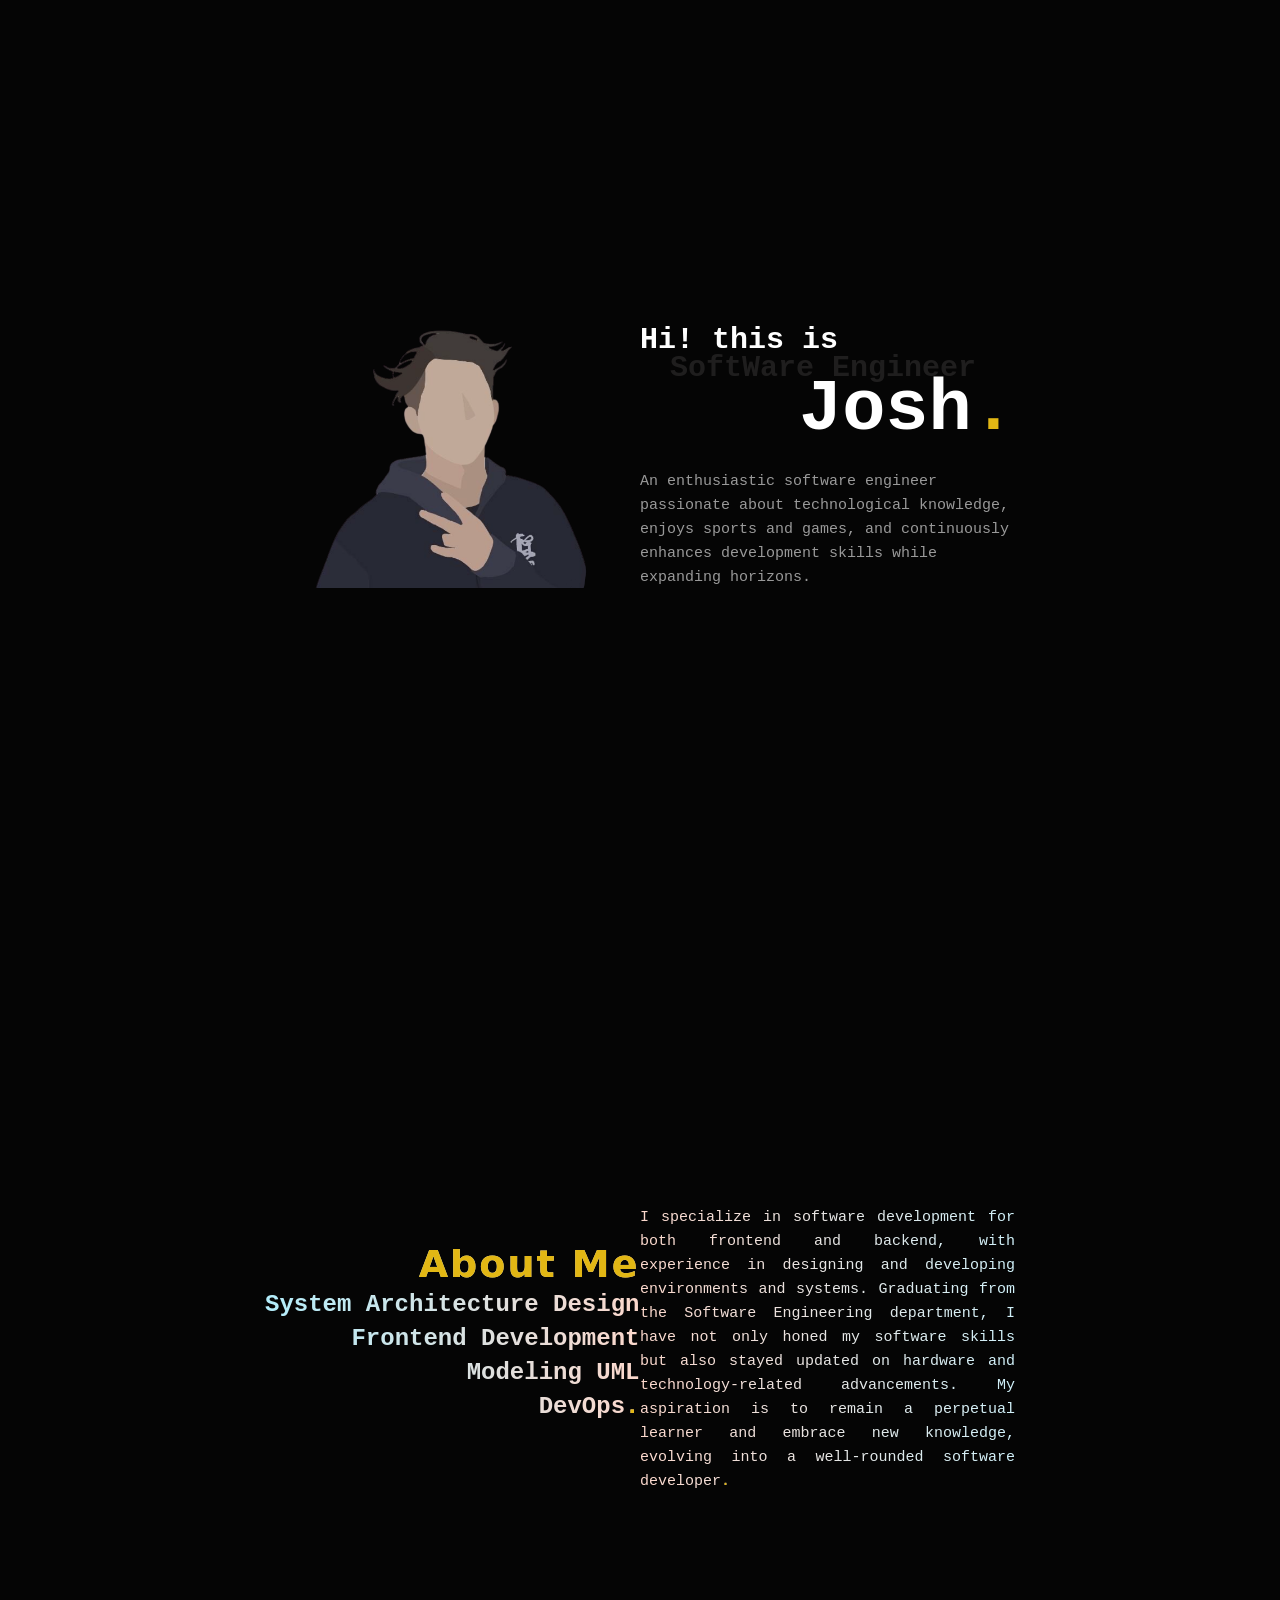
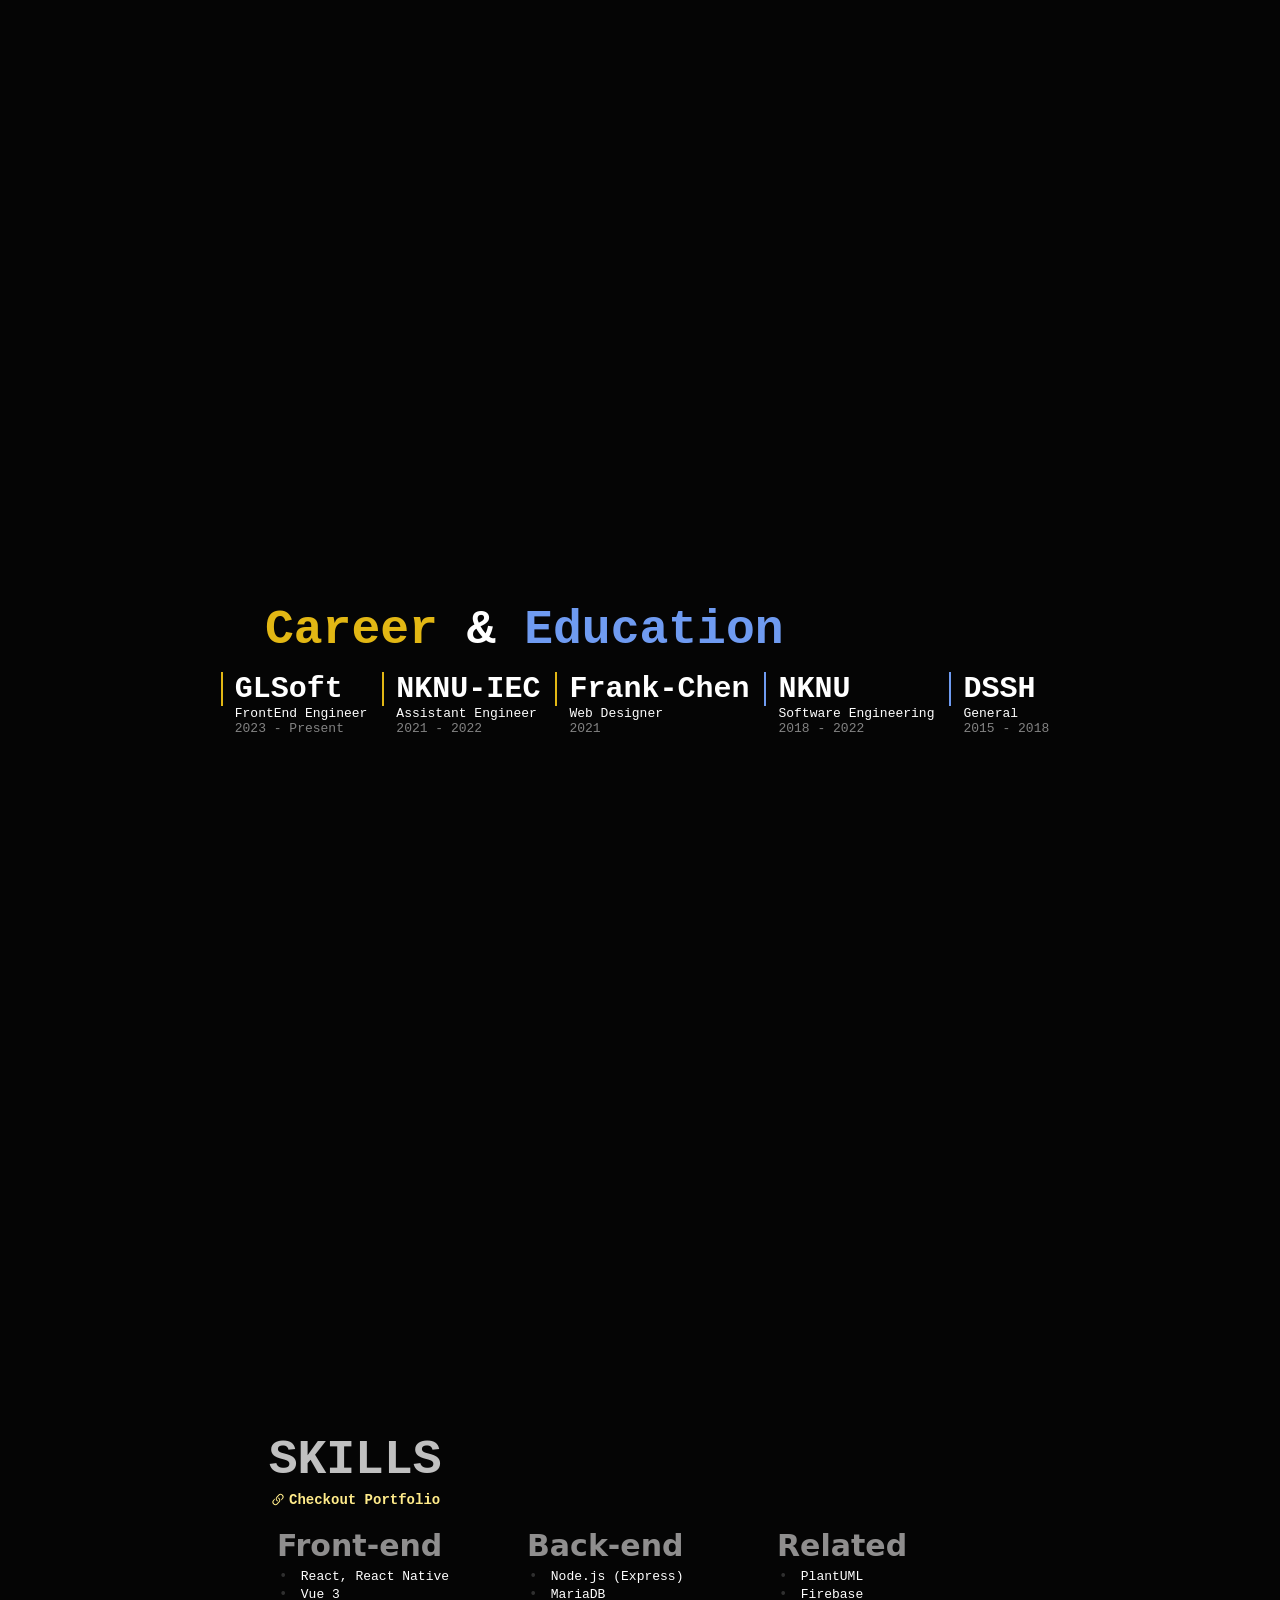
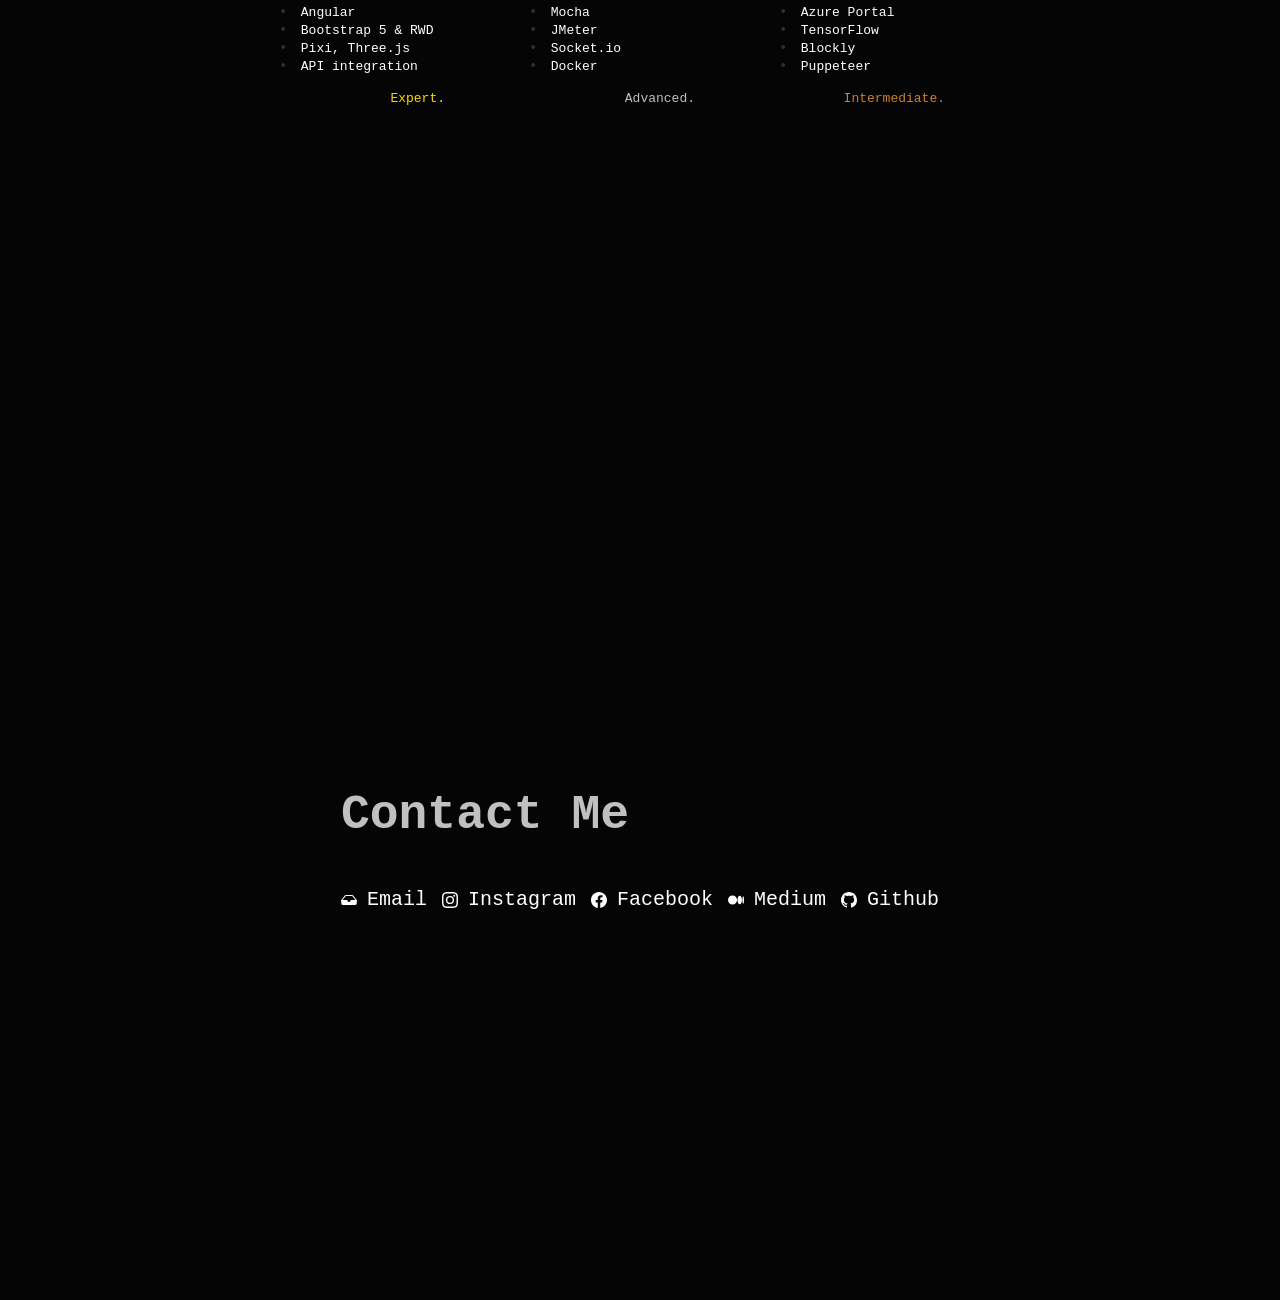
==== index.html @ cf17ae64 "feat: update flip propagation and -webkit-backface" ====
<!doctype html><html lang=""><head><meta charset="utf-8"><meta http-equiv="X-UA-Compatible" content="IE=edge"><meta name="viewport" content="width=device-width,initial-scale=1"><link rel="icon" href="/favicon.ico"><title>Josh</title><script defer="defer" src="/js/chunk-vendors.90f62bd5.js"></script><script defer="defer" src="/js/app.de79db92.js"></script><link href="/css/app.4399d394.css" rel="stylesheet"></head><body><noscript><strong>We're sorry but my-site doesn't work properly without JavaScript enabled. Please enable it to continue.</strong></noscript><div id="app"></div></body></html>
---- css/app.4399d394.css ----
.card[data-v-66d3c71d]{position:relative;height:100%;width:100%;background-color:#000;display:flex;perspective:1200px;font-family:Roboto}.card .flipCardContainer[data-v-66d3c71d]{position:absolute;top:7.5%;left:10%;height:85%;width:80%;transition:transform .8s;transform-style:preserve-3d}.card .flipCardContainer .back[data-v-66d3c71d],.card .flipCardContainer .front[data-v-66d3c71d]{display:flex;justify-content:center;align-items:center;height:100%;width:100%;backface-visibility:hidden;-webkit-backface-visibility:hidden!important;position:absolute;background-color:hsla(0,4%,5%,.667)}.card .flipCardContainer .front[data-v-66d3c71d]{display:flex;flex-direction:column}.card .flipCardContainer .front .picture[data-v-66d3c71d]{display:flex;justify-content:center;align-items:flex-end;width:50%;-o-object-fit:cover;object-fit:cover;opacity:.8;transition:all 1s}.card .flipCardContainer .front .picture .image[data-v-66d3c71d]{width:100%;border-radius:50%}.card .flipCardContainer .front .picture[data-v-66d3c71d]:hover{opacity:1;scale:1.05}.card .flipCardContainer .front .content[data-v-66d3c71d]{font-size:25px}.card .flipCardContainer .front .flipButton[data-v-66d3c71d]{color:#c8c8c8;font-size:16px;position:absolute;bottom:15px;right:15px;opacity:.8;transition:all .2s;cursor:pointer;display:flex;flex-direction:row;align-items:center;gap:5px}.card .flipCardContainer .front .flipButton[data-v-66d3c71d]:hover{opacity:1;scale:1.15}.card .flipCardContainer .back[data-v-66d3c71d]{font-size:40px;color:#c8c8c8;transform:rotateY(180deg)}.card .flipCardContainer .back .backContent[data-v-66d3c71d]{position:relative;display:flex;flex-direction:column;justify-content:flex-start;align-items:flex-start;gap:20px;width:100%;height:100%;padding:20px;box-sizing:border-box}.card .flipCardContainer .back .backContent .header[data-v-66d3c71d]{display:flex;gap:10px;flex-direction:row;justify-content:flex-end;align-items:flex-end;height:60px}.card .flipCardContainer .back .backContent .header .logo[data-v-66d3c71d]{height:100%;opacity:.7;-o-object-fit:cover;object-fit:cover}.card .flipCardContainer .back .backContent .header .name[data-v-66d3c71d]{color:#838383;font-family:Roboto;font-weight:700;font-size:30px;letter-spacing:1.5px}.card .flipCardContainer .back .backContent .jobTitle[data-v-66d3c71d]{height:30px;font-size:18px;font-weight:700;margin-left:3px;color:rgba(226,181,20,.784);display:flex;flex-direction:row;gap:8px;align-items:center}.card .flipCardContainer .back .backContent .subjects[data-v-66d3c71d]{width:100%;display:flex;flex-direction:row;justify-content:space-between;align-items:center;flex-wrap:wrap;flex:1 0 0;margin-bottom:60px}.card .flipCardContainer .back .backContent .subjects .contactMe[data-v-66d3c71d],.card .flipCardContainer .back .backContent .subjects .interest[data-v-66d3c71d],.card .flipCardContainer .back .backContent .subjects .project[data-v-66d3c71d],.card .flipCardContainer .back .backContent .subjects .skills[data-v-66d3c71d]{display:flex;flex-direction:column-reverse;align-items:center;justify-content:space-between;gap:15px;font-size:16px;flex:1 0 50%}.card .flipCardContainer .back .backContent .flipButton[data-v-66d3c71d]{color:#c8c8c8;font-size:16px;position:absolute;bottom:15px;right:15px;opacity:.8;transition:all .2s;cursor:pointer;display:flex;flex-direction:row;align-items:center;gap:5px}.card .flipCardContainer .back .backContent .flipButton[data-v-66d3c71d]:hover{opacity:.9;scale:1.15}.card .flipCardContainer .back .backContent .flipButton[data-v-66d3c71d]:active{opacity:1;scale:1.15}.card .flipped[data-v-66d3c71d]{transform:rotateY(180deg)}.modal[data-v-66d3c71d]{position:fixed;top:0;left:0;width:100svw;height:100svh}.modal .modalContent[data-v-66d3c71d]{height:100%;position:relative;padding:7.5svh 10svw;display:flex;flex-direction:column;justify-content:space-between;align-items:center;box-sizing:border-box;gap:30px}.modal .modalContent .closeButton[data-v-66d3c71d]{color:#ededed;position:absolute;top:10px;right:5px}.modal .modalContent .projectImage[data-v-66d3c71d]{background:#aaa;width:100%;height:calc(100svw - 120px);max-height:310px}.modal .modalContent .projectText[data-v-66d3c71d]{background:#a8a8a8;width:100%;flex:1 0 0}.fade-enter-active[data-v-66d3c71d]{animation:fadeIn-66d3c71d .5s}.fade-leave-active[data-v-66d3c71d]{animation:fadeOut-66d3c71d .5s}@keyframes fadeIn-66d3c71d{0%{opacity:0}to{opacity:1}}@keyframes fadeOut-66d3c71d{0%{opacity:1}to{opacity:0}}main[data-v-066c57fc]{display:flex;flex-direction:row;align-items:center;justify-content:center;max-width:750px;margin-left:auto;margin-right:auto;font-family:monospace}main .content[data-v-066c57fc]{text-align:left;flex:1;display:flex;flex-direction:column;align-items:flex-start;justify-content:flex-start;position:relative}main .content .shadow[data-v-066c57fc]{-webkit-user-select:none;-moz-user-select:none;user-select:none;position:absolute;color:rgba(41,40,40,.737);font-weight:900;font-size:30px;line-height:35px;margin:0;margin-top:41px;margin-left:30px;z-index:1;transition:color 1s}main .content .greeting[data-v-066c57fc]{font-size:30px;margin:0;margin-bottom:10px}main .content .greeting[data-v-066c57fc],main .content .name[data-v-066c57fc]{-webkit-user-select:none;-moz-user-select:none;user-select:none;font-weight:700;line-height:60px;z-index:2;transition:all 1.5s}main .content .name[data-v-066c57fc]{font-size:72px;align-self:flex-end;margin:0;margin-bottom:30px}main .content .name .dot[data-v-066c57fc]{color:#e2b714}main .content .intro[data-v-066c57fc]{color:#999;font-size:15px;line-height:24px;font-weight:300;text-align:left;margin:0;transition:all 1.5s}main .picture[data-v-066c57fc]{flex:1;opacity:.8;transition:all 1s}main .picture img[data-v-066c57fc]{-o-object-fit:cover;object-fit:cover;width:75%}main .picture[data-v-066c57fc]:hover{opacity:1;scale:1.05}.content:hover .greeting[data-v-066c57fc]{padding-left:50%;color:transparent}.content:hover .name[data-v-066c57fc]{padding-right:40%;color:#e2b714}.content:hover .intro[data-v-066c57fc]{scale:1.1}.content:hover .shadow[data-v-066c57fc]{color:#fff}@media(max-width:768px){main[data-v-066c57fc]{flex-direction:column;gap:15px}main .content[data-v-066c57fc]{align-items:flex-start;text-align:center;padding-left:40px;padding-right:40px;margin-bottom:3px}main .content .name[data-v-066c57fc]{margin-bottom:5px}main .content .intro[data-v-066c57fc]{font-size:22px;text-align:justify;line-height:26px}main .content:hover .greeting[data-v-066c57fc]{padding-left:30%;color:transparent}.picture[data-v-066c57fc]{display:flex;justify-content:center;align-items:flex-end;width:90%;-o-object-fit:cover;object-fit:cover}}article[data-v-7df64cba]{display:flex;flex-direction:row;align-items:center;justify-content:center;max-width:750px;margin-left:auto;margin-right:auto;font-family:monospace;.content[data-v-7df64cba]{text-align:left;flex:1;display:flex;flex-direction:column;align-items:flex-start;justify-content:flex-start;position:relative;.intro[data-v-7df64cba]{background:linear-gradient(90deg,#fcd8cc,#d0f1fa);-webkit-background-clip:text;background-clip:text;color:transparent;font-size:15px;line-height:24px;font-weight:300;text-align:justify;margin:0;transition:all .5s;.dot[data-v-7df64cba]{color:#e2b714}}.intro[data-v-7df64cba]:hover{scale:1.06;color:#fde8e0}}.bigText[data-v-7df64cba]{text-align:left;flex:1;display:flex;flex-direction:column;align-items:flex-start;justify-content:flex-start;position:relative;.skills[data-v-7df64cba]{text-align:right;-webkit-user-select:none;-moz-user-select:none;user-select:none;font-size:24px;line-height:34px;font-weight:700;margin:0;margin-bottom:30px;z-index:2;background:linear-gradient(270deg,#fcd8cc,#b2edfb);-webkit-background-clip:text;background-clip:text;color:transparent;.title[data-v-7df64cba]{font-size:38px;font-weight:700;letter-spacing:2px;color:#e2b714}.dot[data-v-7df64cba]{color:#e2b714}}}}@media (max-width:768px){article[data-v-7df64cba]{flex-direction:column;gap:5px;.content[data-v-7df64cba]{flex:2;align-items:flex-start;text-align:center;padding-left:40px;padding-right:40px;margin-bottom:3px;.intro[data-v-7df64cba]{font-size:19px;text-align:left;line-height:26px;background:linear-gradient(270deg,#fcd8cc,#d0f1fa);-webkit-background-clip:text;background-clip:text;color:transparent}}.bigText[data-v-7df64cba]{display:flex;justify-content:flex-end;align-items:flex-end}}}article[data-v-3e1d7790]{display:flex;flex-direction:column;align-items:center;justify-content:center;max-width:750px;margin-left:auto;margin-right:auto;font-family:monospace}h1[data-v-3e1d7790]{font-size:48px;color:#fff}.blue[data-v-3e1d7790]{color:#6f9bf1}.gold[data-v-3e1d7790]{color:#e2b714}.timeline[data-v-3e1d7790]{display:flex;flex-direction:row-reverse;justify-content:flex-start;align-items:flex-start;gap:5px}.timelineItem[data-v-3e1d7790]{flex:1;margin-right:10px;border-right:2px;text-align:left;cursor:pointer;transition:all .5s}.timelineItem[data-v-3e1d7790]:hover{scale:1.15}.educationTitle[data-v-3e1d7790]{border-left:2px solid #6f9bf1}.careerTitle[data-v-3e1d7790],.educationTitle[data-v-3e1d7790]{padding-left:12px;font-size:30px;font-weight:700;white-space:nowrap}.careerTitle[data-v-3e1d7790]{border-left:2px solid #e2b714}.at[data-v-3e1d7790],.period[data-v-3e1d7790]{padding-left:14px;white-space:nowrap}.period[data-v-3e1d7790]{color:#838383}@media (max-width:768px){article[data-v-3e1d7790]{flex-direction:column;gap:25px}.timeline[data-v-3e1d7790]{flex-direction:column-reverse;gap:16px}}article{display:flex;flex-direction:column;align-items:flex-start;justify-content:center;max-width:768px;margin-left:auto;margin-right:auto;font-family:monospace}h1{align-self:flex-start;font-size:48px;color:silver;margin-bottom:15px;cursor:pointer;transition:all .8s}h1:hover{color:#6f9bf1}.link{font-size:14px;cursor:pointer;display:flex;gap:3px;color:#ffeb8a;transition:all .8s;padding:5px}.link:hover{background-color:#ffd500;color:#000;padding-right:50px;padding-left:50px}.gold{color:gold}.silver{color:silver}.bronze{color:#cd7f32}.skillCategory{display:flex;flex-direction:row;justify-content:flex-start;align-items:flex-start}.category{flex:1;position:relative;margin-right:10px;border-right:2px;text-align:left;padding-bottom:30px;min-width:240px;cursor:pointer;transition:all .8s}.category:hover{scale:1.2}.title{padding-left:12px;font-size:30px;font-weight:700;font-family:system-ui,-apple-system,BlinkMacSystemFont,Segoe UI,Roboto,Oxygen,Ubuntu,Cantarell,Open Sans,Helvetica Neue,sans-serif;color:#8f8e8e;margin-bottom:5px}.skill,.title{white-space:nowrap}.skill{padding-left:14px;margin-bottom:2px}.skill:before{content:"• ";color:#2f2f2f;font-size:14px;margin-right:5px}.degree{white-space:nowrap;color:#838383;position:absolute;bottom:0;right:60px}@media (max-width:768px){article{flex-direction:column;gap:5px}h1{margin:0}.skillCategory{flex-direction:column;gap:6px}.degree{right:0}}article[data-v-af5b12ca]{display:flex;flex-direction:column}.contactInfo[data-v-af5b12ca]{display:flex;flex-direction:row;gap:15px}.item[data-v-af5b12ca]{flex:1;display:flex;flex-direction:column;gap:10px;font-size:20px;align-items:flex-start;-webkit-user-select:none;-moz-user-select:none;user-select:none;cursor:pointer;transition:all 1s}.item[data-v-af5b12ca]:hover{color:#6f9bf1;scale:1.4;padding-left:35px;padding-right:35px}.top[data-v-af5b12ca]{display:flex;flex-direction:row;align-items:center;justify-content:center;gap:10px}.info[data-v-af5b12ca]{text-align:left;opacity:0;font-size:10px}.item:hover .info[data-v-af5b12ca]{display:block;font-size:10px;color:#666;opacity:1}.contactMe[data-v-af5b12ca]{align-self:flex-start;font-size:48px;color:silver;margin-top:0;margin-bottom:15px;cursor:pointer;border-bottom:2px solid #6f9af100;-webkit-user-select:none;-moz-user-select:none;user-select:none;transition:all 1s;padding-bottom:5%}.contactMe[data-v-af5b12ca]:hover{color:gold;border-bottom:2px solid gold;padding-left:30%;padding-right:23%;cursor:none}.my-pic[data-v-af5b12ca]{margin-bottom:5px;opacity:.6;transition:all 1s;cursor:pointer}.my-pic img[data-v-af5b12ca]{max-height:200px;width:auto}.my-pic[data-v-af5b12ca]:hover{opacity:1}@media (max-width:768px){.contactInfo[data-v-af5b12ca]{display:flex;flex-direction:column;justify-content:flex-start;align-self:flex-start}.contactMe[data-v-af5b12ca]{margin-top:5px}.contactMe[data-v-af5b12ca]:hover{color:gold;scale:1.05;padding:0;border:0}}body{margin:0}@font-face{font-family:Roboto;src:url(/fonts/Roboto-Regular.d0bc87a8.ttf)}#app{font-family:monospace;-webkit-font-smoothing:antialiased;-moz-osx-font-smoothing:grayscale;text-align:center;display:flex;flex-direction:column;background-color:#050505;color:#fff;-webkit-user-select:none;-moz-user-select:none;user-select:none}#app>*{height:100svh}::-webkit-scrollbar{width:8px}::-webkit-scrollbar-track{background:#3f3f3f}::-webkit-scrollbar-thumb{background:#e2b714}::-webkit-scrollbar-thumb:hover{background:#f9e18b}::-webkit-scrollbar-thumb:active{background:#ffc800}
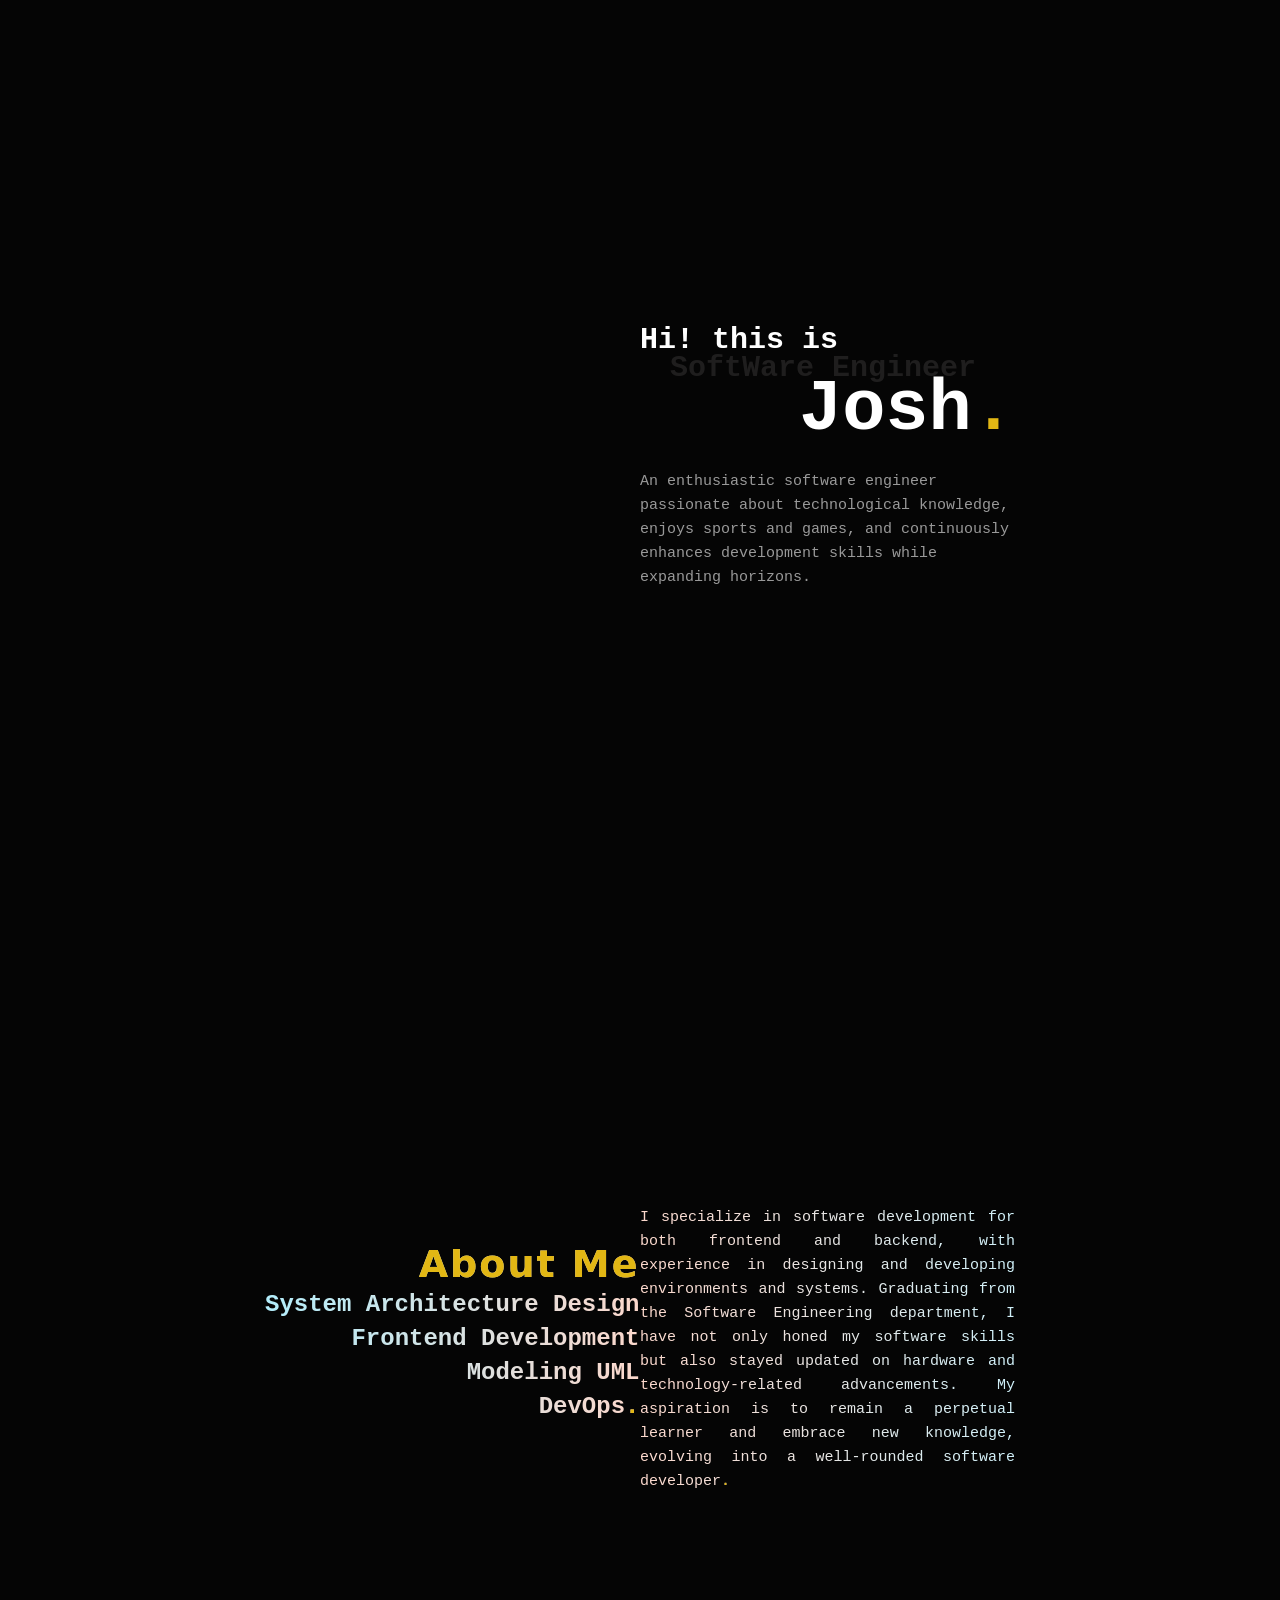
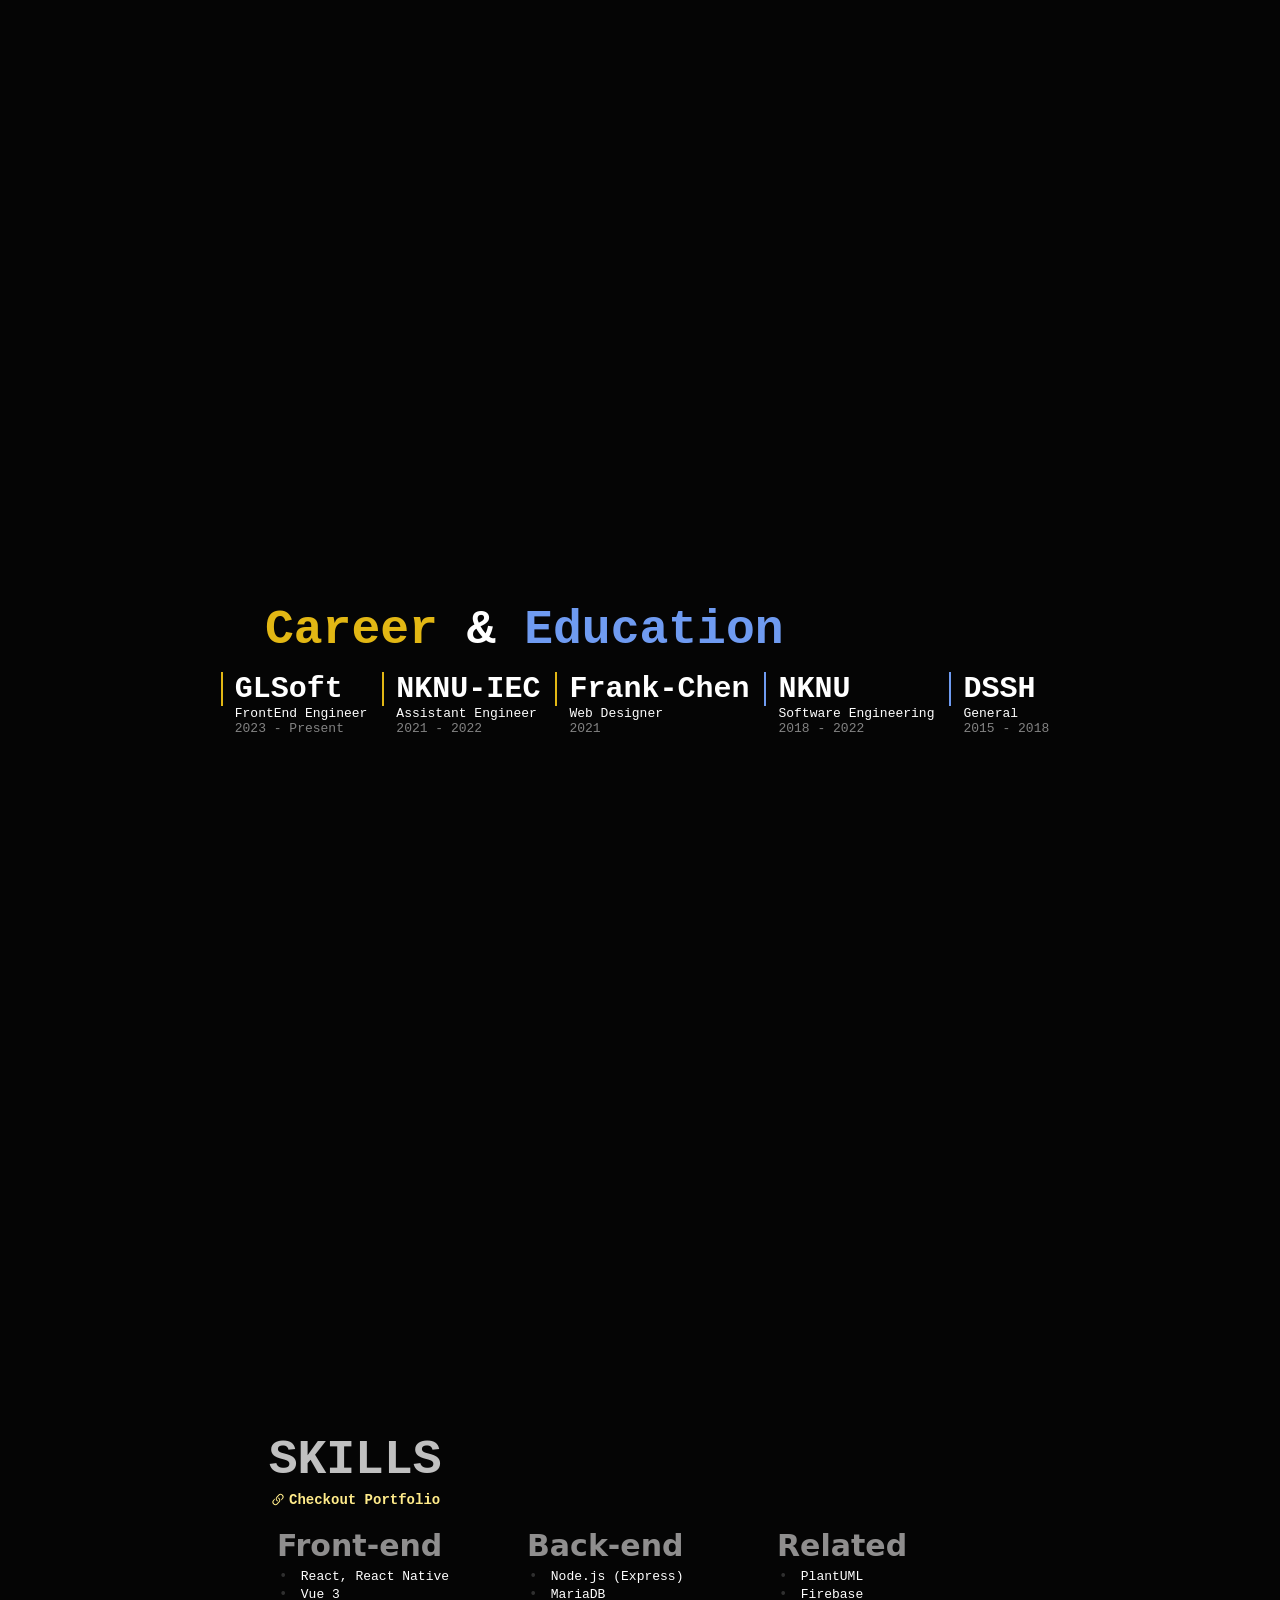
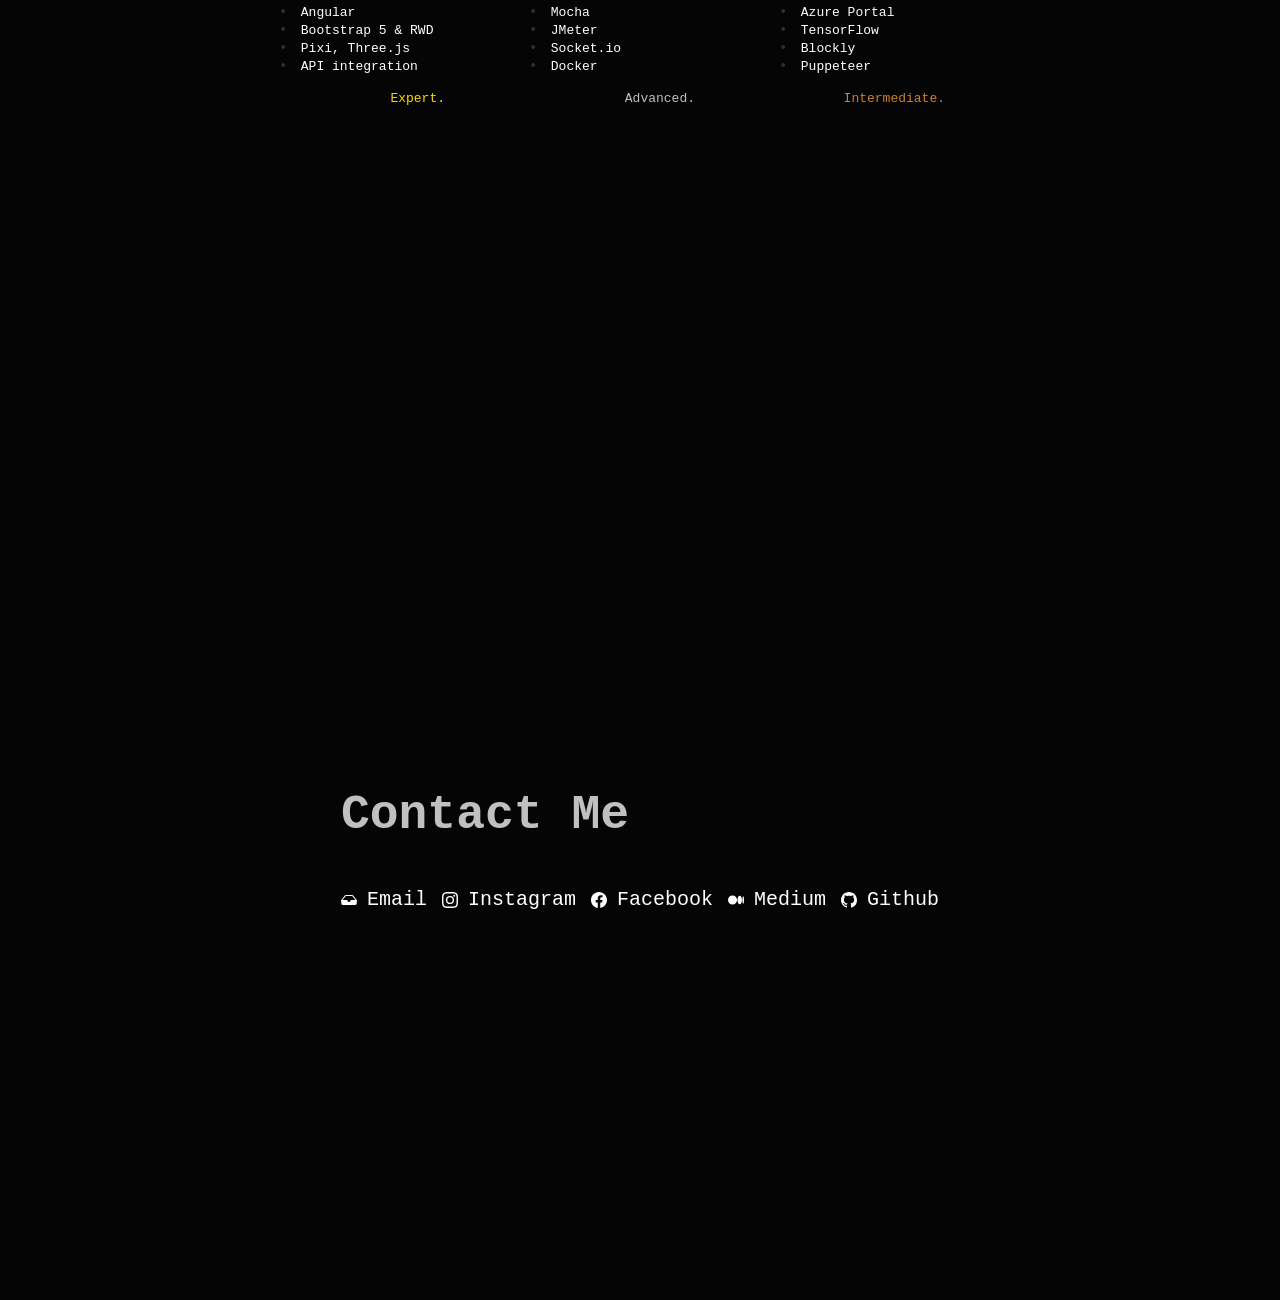
==== commit 3a3145fd: "feat: button just to Tap" ====
--- a/index.html
+++ b/index.html
@@ -1 +1 @@
-<!doctype html><html lang=""><head><meta charset="utf-8"><meta http-equiv="X-UA-Compatible" content="IE=edge"><meta name="viewport" content="width=device-width,initial-scale=1"><link rel="icon" href="/favicon.ico"><title>Josh</title><script defer="defer" src="/js/chunk-vendors.90f62bd5.js"></script><script defer="defer" src="/js/app.de79db92.js"></script><link href="/css/app.4399d394.css" rel="stylesheet"></head><body><noscript><strong>We're sorry but my-site doesn't work properly without JavaScript enabled. Please enable it to continue.</strong></noscript><div id="app"></div></body></html>+<!doctype html><html lang=""><head><meta charset="utf-8"><meta http-equiv="X-UA-Compatible" content="IE=edge"><meta name="viewport" content="width=device-width,initial-scale=1"><link rel="icon" href="/favicon.ico"><title>Josh</title><script defer="defer" src="/js/chunk-vendors.90f62bd5.js"></script><script defer="defer" src="/js/app.ba31167a.js"></script><link href="/css/app.a2d7390a.css" rel="stylesheet"></head><body><noscript><strong>We're sorry but my-site doesn't work properly without JavaScript enabled. Please enable it to continue.</strong></noscript><div id="app"></div></body></html>
--- a/css/app.a2d7390a.css
+++ b/css/app.a2d7390a.css
@@ -0,0 +1 @@
+.card[data-v-30e29eef]{position:relative;height:100%;width:100%;background-color:#000;display:flex;perspective:1200px;font-family:Roboto}.card .flipCardContainer[data-v-30e29eef]{position:absolute;top:7.5%;left:10%;height:85%;width:80%;transition:transform .8s;transform-style:preserve-3d}.card .flipCardContainer .back[data-v-30e29eef],.card .flipCardContainer .front[data-v-30e29eef]{display:flex;justify-content:center;align-items:center;height:100%;width:100%;backface-visibility:hidden;-webkit-backface-visibility:hidden;-moz-backface-visibility:hidden;position:absolute;background-color:hsla(0,4%,5%,.667)}.card .flipCardContainer .front[data-v-30e29eef]{display:flex;flex-direction:column}.card .flipCardContainer .front .picture[data-v-30e29eef]{display:flex;justify-content:center;align-items:flex-end;width:50%;-o-object-fit:cover;object-fit:cover;opacity:.8;transition:all 1s}.card .flipCardContainer .front .picture .image[data-v-30e29eef]{width:100%;border-radius:50%}.card .flipCardContainer .front .picture[data-v-30e29eef]:hover{opacity:1;scale:1.05}.card .flipCardContainer .front .content[data-v-30e29eef]{font-size:25px}.card .flipCardContainer .front .flipButton[data-v-30e29eef]{color:#c8c8c8;font-size:16px;position:absolute;bottom:15px;right:15px;opacity:.8;transition:all .2s;cursor:pointer;display:flex;flex-direction:row;align-items:center;gap:5px}.card .flipCardContainer .front .flipButton[data-v-30e29eef]:hover{opacity:1;scale:1.15}.card .flipCardContainer .back[data-v-30e29eef]{font-size:40px;color:#c8c8c8;transform:rotateY(180deg)}.card .flipCardContainer .back .backContent[data-v-30e29eef]{position:relative;display:flex;flex-direction:column;justify-content:flex-start;align-items:flex-start;gap:20px;width:100%;height:100%;padding:20px;box-sizing:border-box}.card .flipCardContainer .back .backContent .header[data-v-30e29eef]{display:flex;gap:10px;flex-direction:row;justify-content:flex-end;align-items:flex-end;height:60px}.card .flipCardContainer .back .backContent .header .logo[data-v-30e29eef]{height:100%;opacity:.7;-o-object-fit:cover;object-fit:cover}.card .flipCardContainer .back .backContent .header .name[data-v-30e29eef]{color:#838383;font-family:Roboto;font-weight:700;font-size:30px;letter-spacing:1.5px}.card .flipCardContainer .back .backContent .jobTitle[data-v-30e29eef]{height:30px;font-size:18px;font-weight:700;margin-left:3px;color:rgba(226,181,20,.784);display:flex;flex-direction:row;gap:8px;align-items:center}.card .flipCardContainer .back .backContent .subjects[data-v-30e29eef]{width:100%;display:flex;flex-direction:row;justify-content:space-between;align-items:center;flex-wrap:wrap;flex:1 0 0;margin-bottom:60px}.card .flipCardContainer .back .backContent .subjects .contactMe[data-v-30e29eef],.card .flipCardContainer .back .backContent .subjects .interest[data-v-30e29eef],.card .flipCardContainer .back .backContent .subjects .project[data-v-30e29eef],.card .flipCardContainer .back .backContent .subjects .skills[data-v-30e29eef]{display:flex;flex-direction:column-reverse;align-items:center;justify-content:space-between;gap:15px;font-size:16px;flex:1 0 50%}.card .flipCardContainer .back .backContent .flipButton[data-v-30e29eef]{color:#c8c8c8;font-size:16px;position:absolute;bottom:15px;right:15px;opacity:.8;transition:all .2s;cursor:pointer;display:flex;flex-direction:row;align-items:center;gap:5px}.card .flipCardContainer .back .backContent .flipButton[data-v-30e29eef]:hover{opacity:.9;scale:1.15}.card .flipCardContainer .back .backContent .flipButton[data-v-30e29eef]:active{opacity:1;scale:1.15}.card .flipped[data-v-30e29eef]{transform:rotateY(180deg)}.modal[data-v-30e29eef]{position:fixed;top:0;left:0;width:100svw;height:100svh}.modal .modalContent[data-v-30e29eef]{height:100%;position:relative;padding:7.5svh 10svw;display:flex;flex-direction:column;justify-content:space-between;align-items:center;box-sizing:border-box;gap:30px}.modal .modalContent .closeButton[data-v-30e29eef]{color:#ededed;position:absolute;top:10px;right:5px}.modal .modalContent .projectImage[data-v-30e29eef]{background:#aaa;width:100%;height:calc(100svw - 120px);max-height:310px}.modal .modalContent .projectText[data-v-30e29eef]{background:#a8a8a8;width:100%;flex:1 0 0}.fade-enter-active[data-v-30e29eef]{animation:fadeIn-30e29eef .5s}.fade-leave-active[data-v-30e29eef]{animation:fadeOut-30e29eef .5s}@keyframes fadeIn-30e29eef{0%{opacity:0}to{opacity:1}}@keyframes fadeOut-30e29eef{0%{opacity:1}to{opacity:0}}main[data-v-066c57fc]{display:flex;flex-direction:row;align-items:center;justify-content:center;max-width:750px;margin-left:auto;margin-right:auto;font-family:monospace}main .content[data-v-066c57fc]{text-align:left;flex:1;display:flex;flex-direction:column;align-items:flex-start;justify-content:flex-start;position:relative}main .content .shadow[data-v-066c57fc]{-webkit-user-select:none;-moz-user-select:none;user-select:none;position:absolute;color:rgba(41,40,40,.737);font-weight:900;font-size:30px;line-height:35px;margin:0;margin-top:41px;margin-left:30px;z-index:1;transition:color 1s}main .content .greeting[data-v-066c57fc]{font-size:30px;margin:0;margin-bottom:10px}main .content .greeting[data-v-066c57fc],main .content .name[data-v-066c57fc]{-webkit-user-select:none;-moz-user-select:none;user-select:none;font-weight:700;line-height:60px;z-index:2;transition:all 1.5s}main .content .name[data-v-066c57fc]{font-size:72px;align-self:flex-end;margin:0;margin-bottom:30px}main .content .name .dot[data-v-066c57fc]{color:#e2b714}main .content .intro[data-v-066c57fc]{color:#999;font-size:15px;line-height:24px;font-weight:300;text-align:left;margin:0;transition:all 1.5s}main .picture[data-v-066c57fc]{flex:1;opacity:.8;transition:all 1s}main .picture img[data-v-066c57fc]{-o-object-fit:cover;object-fit:cover;width:75%}main .picture[data-v-066c57fc]:hover{opacity:1;scale:1.05}.content:hover .greeting[data-v-066c57fc]{padding-left:50%;color:transparent}.content:hover .name[data-v-066c57fc]{padding-right:40%;color:#e2b714}.content:hover .intro[data-v-066c57fc]{scale:1.1}.content:hover .shadow[data-v-066c57fc]{color:#fff}@media(max-width:768px){main[data-v-066c57fc]{flex-direction:column;gap:15px}main .content[data-v-066c57fc]{align-items:flex-start;text-align:center;padding-left:40px;padding-right:40px;margin-bottom:3px}main .content .name[data-v-066c57fc]{margin-bottom:5px}main .content .intro[data-v-066c57fc]{font-size:22px;text-align:justify;line-height:26px}main .content:hover .greeting[data-v-066c57fc]{padding-left:30%;color:transparent}.picture[data-v-066c57fc]{display:flex;justify-content:center;align-items:flex-end;width:90%;-o-object-fit:cover;object-fit:cover}}article[data-v-7df64cba]{display:flex;flex-direction:row;align-items:center;justify-content:center;max-width:750px;margin-left:auto;margin-right:auto;font-family:monospace;.content[data-v-7df64cba]{text-align:left;flex:1;display:flex;flex-direction:column;align-items:flex-start;justify-content:flex-start;position:relative;.intro[data-v-7df64cba]{background:linear-gradient(90deg,#fcd8cc,#d0f1fa);-webkit-background-clip:text;background-clip:text;color:transparent;font-size:15px;line-height:24px;font-weight:300;text-align:justify;margin:0;transition:all .5s;.dot[data-v-7df64cba]{color:#e2b714}}.intro[data-v-7df64cba]:hover{scale:1.06;color:#fde8e0}}.bigText[data-v-7df64cba]{text-align:left;flex:1;display:flex;flex-direction:column;align-items:flex-start;justify-content:flex-start;position:relative;.skills[data-v-7df64cba]{text-align:right;-webkit-user-select:none;-moz-user-select:none;user-select:none;font-size:24px;line-height:34px;font-weight:700;margin:0;margin-bottom:30px;z-index:2;background:linear-gradient(270deg,#fcd8cc,#b2edfb);-webkit-background-clip:text;background-clip:text;color:transparent;.title[data-v-7df64cba]{font-size:38px;font-weight:700;letter-spacing:2px;color:#e2b714}.dot[data-v-7df64cba]{color:#e2b714}}}}@media (max-width:768px){article[data-v-7df64cba]{flex-direction:column;gap:5px;.content[data-v-7df64cba]{flex:2;align-items:flex-start;text-align:center;padding-left:40px;padding-right:40px;margin-bottom:3px;.intro[data-v-7df64cba]{font-size:19px;text-align:left;line-height:26px;background:linear-gradient(270deg,#fcd8cc,#d0f1fa);-webkit-background-clip:text;background-clip:text;color:transparent}}.bigText[data-v-7df64cba]{display:flex;justify-content:flex-end;align-items:flex-end}}}article[data-v-3e1d7790]{display:flex;flex-direction:column;align-items:center;justify-content:center;max-width:750px;margin-left:auto;margin-right:auto;font-family:monospace}h1[data-v-3e1d7790]{font-size:48px;color:#fff}.blue[data-v-3e1d7790]{color:#6f9bf1}.gold[data-v-3e1d7790]{color:#e2b714}.timeline[data-v-3e1d7790]{display:flex;flex-direction:row-reverse;justify-content:flex-start;align-items:flex-start;gap:5px}.timelineItem[data-v-3e1d7790]{flex:1;margin-right:10px;border-right:2px;text-align:left;cursor:pointer;transition:all .5s}.timelineItem[data-v-3e1d7790]:hover{scale:1.15}.educationTitle[data-v-3e1d7790]{border-left:2px solid #6f9bf1}.careerTitle[data-v-3e1d7790],.educationTitle[data-v-3e1d7790]{padding-left:12px;font-size:30px;font-weight:700;white-space:nowrap}.careerTitle[data-v-3e1d7790]{border-left:2px solid #e2b714}.at[data-v-3e1d7790],.period[data-v-3e1d7790]{padding-left:14px;white-space:nowrap}.period[data-v-3e1d7790]{color:#838383}@media (max-width:768px){article[data-v-3e1d7790]{flex-direction:column;gap:25px}.timeline[data-v-3e1d7790]{flex-direction:column-reverse;gap:16px}}article{display:flex;flex-direction:column;align-items:flex-start;justify-content:center;max-width:768px;margin-left:auto;margin-right:auto;font-family:monospace}h1{align-self:flex-start;font-size:48px;color:silver;margin-bottom:15px;cursor:pointer;transition:all .8s}h1:hover{color:#6f9bf1}.link{font-size:14px;cursor:pointer;display:flex;gap:3px;color:#ffeb8a;transition:all .8s;padding:5px}.link:hover{background-color:#ffd500;color:#000;padding-right:50px;padding-left:50px}.gold{color:gold}.silver{color:silver}.bronze{color:#cd7f32}.skillCategory{display:flex;flex-direction:row;justify-content:flex-start;align-items:flex-start}.category{flex:1;position:relative;margin-right:10px;border-right:2px;text-align:left;padding-bottom:30px;min-width:240px;cursor:pointer;transition:all .8s}.category:hover{scale:1.2}.title{padding-left:12px;font-size:30px;font-weight:700;font-family:system-ui,-apple-system,BlinkMacSystemFont,Segoe UI,Roboto,Oxygen,Ubuntu,Cantarell,Open Sans,Helvetica Neue,sans-serif;color:#8f8e8e;margin-bottom:5px}.skill,.title{white-space:nowrap}.skill{padding-left:14px;margin-bottom:2px}.skill:before{content:"• ";color:#2f2f2f;font-size:14px;margin-right:5px}.degree{white-space:nowrap;color:#838383;position:absolute;bottom:0;right:60px}@media (max-width:768px){article{flex-direction:column;gap:5px}h1{margin:0}.skillCategory{flex-direction:column;gap:6px}.degree{right:0}}article[data-v-af5b12ca]{display:flex;flex-direction:column}.contactInfo[data-v-af5b12ca]{display:flex;flex-direction:row;gap:15px}.item[data-v-af5b12ca]{flex:1;display:flex;flex-direction:column;gap:10px;font-size:20px;align-items:flex-start;-webkit-user-select:none;-moz-user-select:none;user-select:none;cursor:pointer;transition:all 1s}.item[data-v-af5b12ca]:hover{color:#6f9bf1;scale:1.4;padding-left:35px;padding-right:35px}.top[data-v-af5b12ca]{display:flex;flex-direction:row;align-items:center;justify-content:center;gap:10px}.info[data-v-af5b12ca]{text-align:left;opacity:0;font-size:10px}.item:hover .info[data-v-af5b12ca]{display:block;font-size:10px;color:#666;opacity:1}.contactMe[data-v-af5b12ca]{align-self:flex-start;font-size:48px;color:silver;margin-top:0;margin-bottom:15px;cursor:pointer;border-bottom:2px solid #6f9af100;-webkit-user-select:none;-moz-user-select:none;user-select:none;transition:all 1s;padding-bottom:5%}.contactMe[data-v-af5b12ca]:hover{color:gold;border-bottom:2px solid gold;padding-left:30%;padding-right:23%;cursor:none}.my-pic[data-v-af5b12ca]{margin-bottom:5px;opacity:.6;transition:all 1s;cursor:pointer}.my-pic img[data-v-af5b12ca]{max-height:200px;width:auto}.my-pic[data-v-af5b12ca]:hover{opacity:1}@media (max-width:768px){.contactInfo[data-v-af5b12ca]{display:flex;flex-direction:column;justify-content:flex-start;align-self:flex-start}.contactMe[data-v-af5b12ca]{margin-top:5px}.contactMe[data-v-af5b12ca]:hover{color:gold;scale:1.05;padding:0;border:0}}body{margin:0}@font-face{font-family:Roboto;src:url(/fonts/Roboto-Regular.d0bc87a8.ttf)}#app{font-family:monospace;-webkit-font-smoothing:antialiased;-moz-osx-font-smoothing:grayscale;text-align:center;display:flex;flex-direction:column;background-color:#050505;color:#fff;-webkit-user-select:none;-moz-user-select:none;user-select:none}#app>*{height:100svh}::-webkit-scrollbar{width:8px}::-webkit-scrollbar-track{background:#3f3f3f}::-webkit-scrollbar-thumb{background:#e2b714}::-webkit-scrollbar-thumb:hover{background:#f9e18b}::-webkit-scrollbar-thumb:active{background:#ffc800}
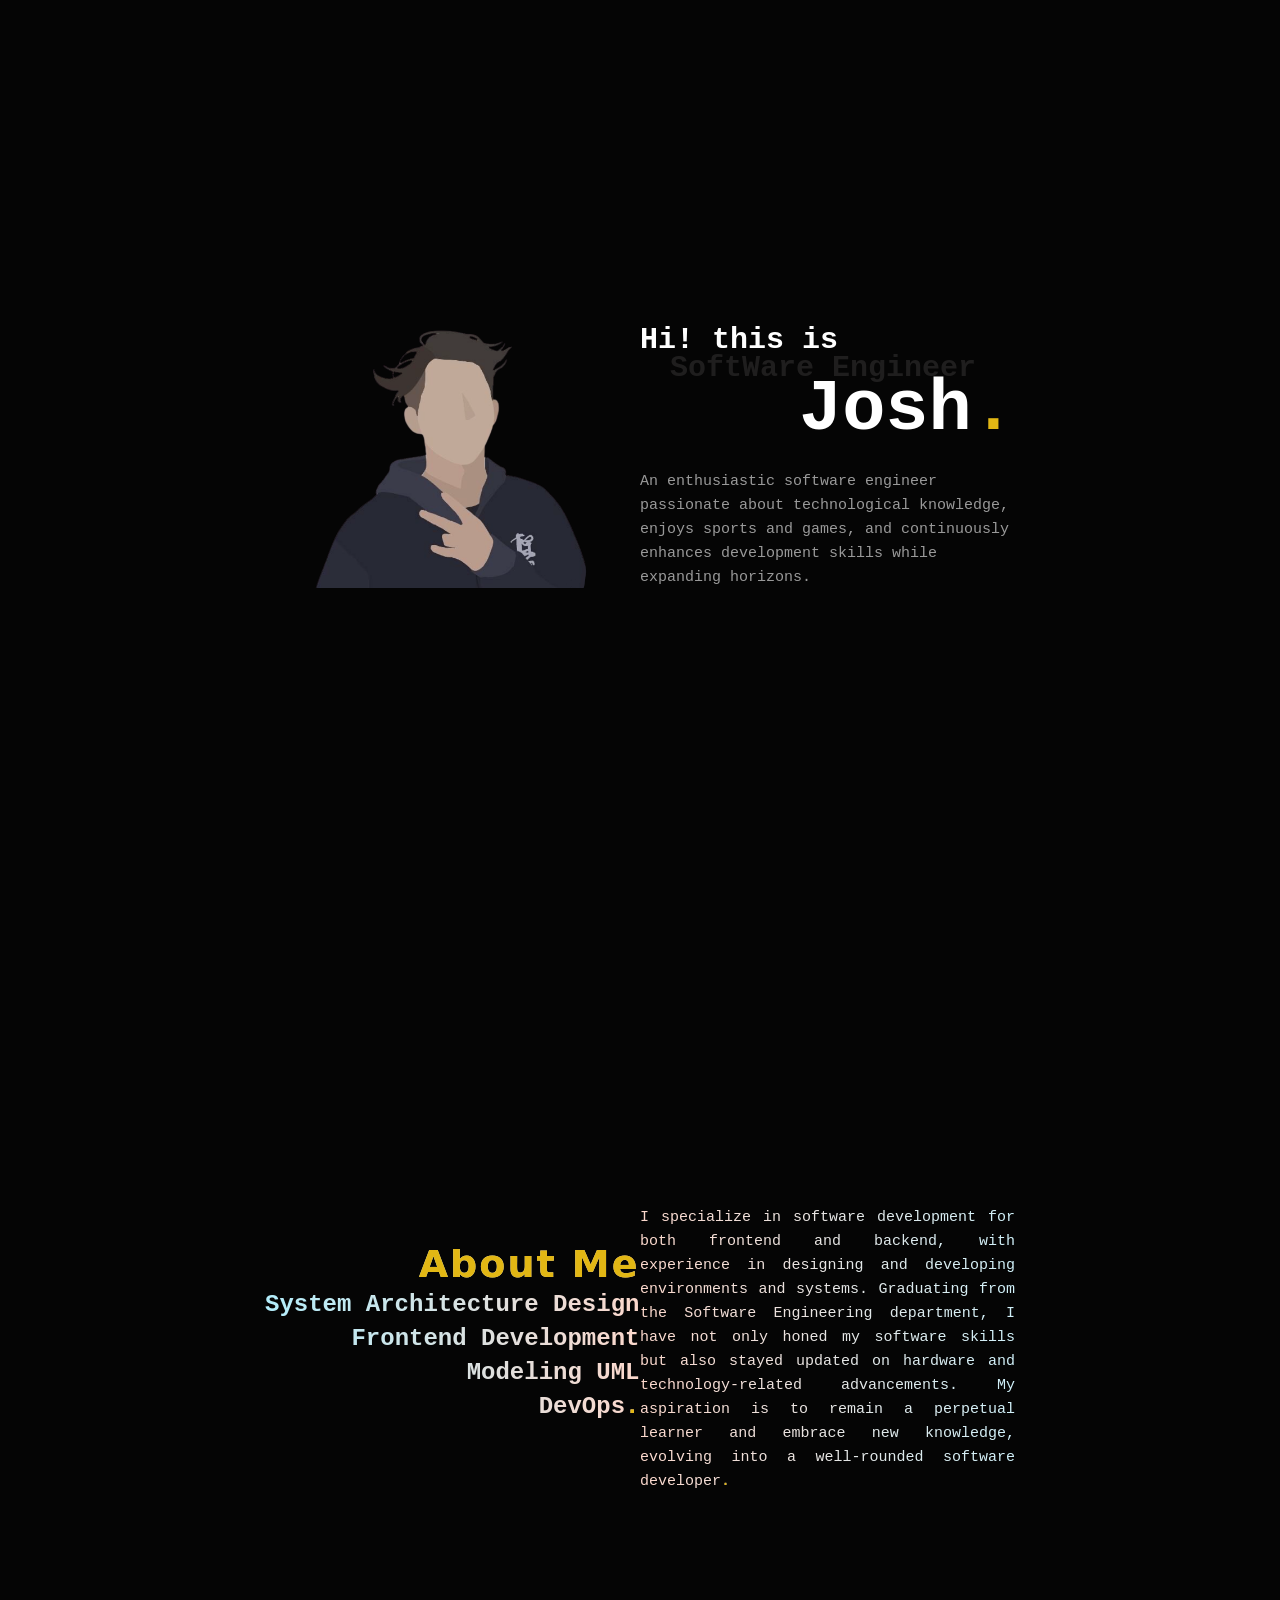
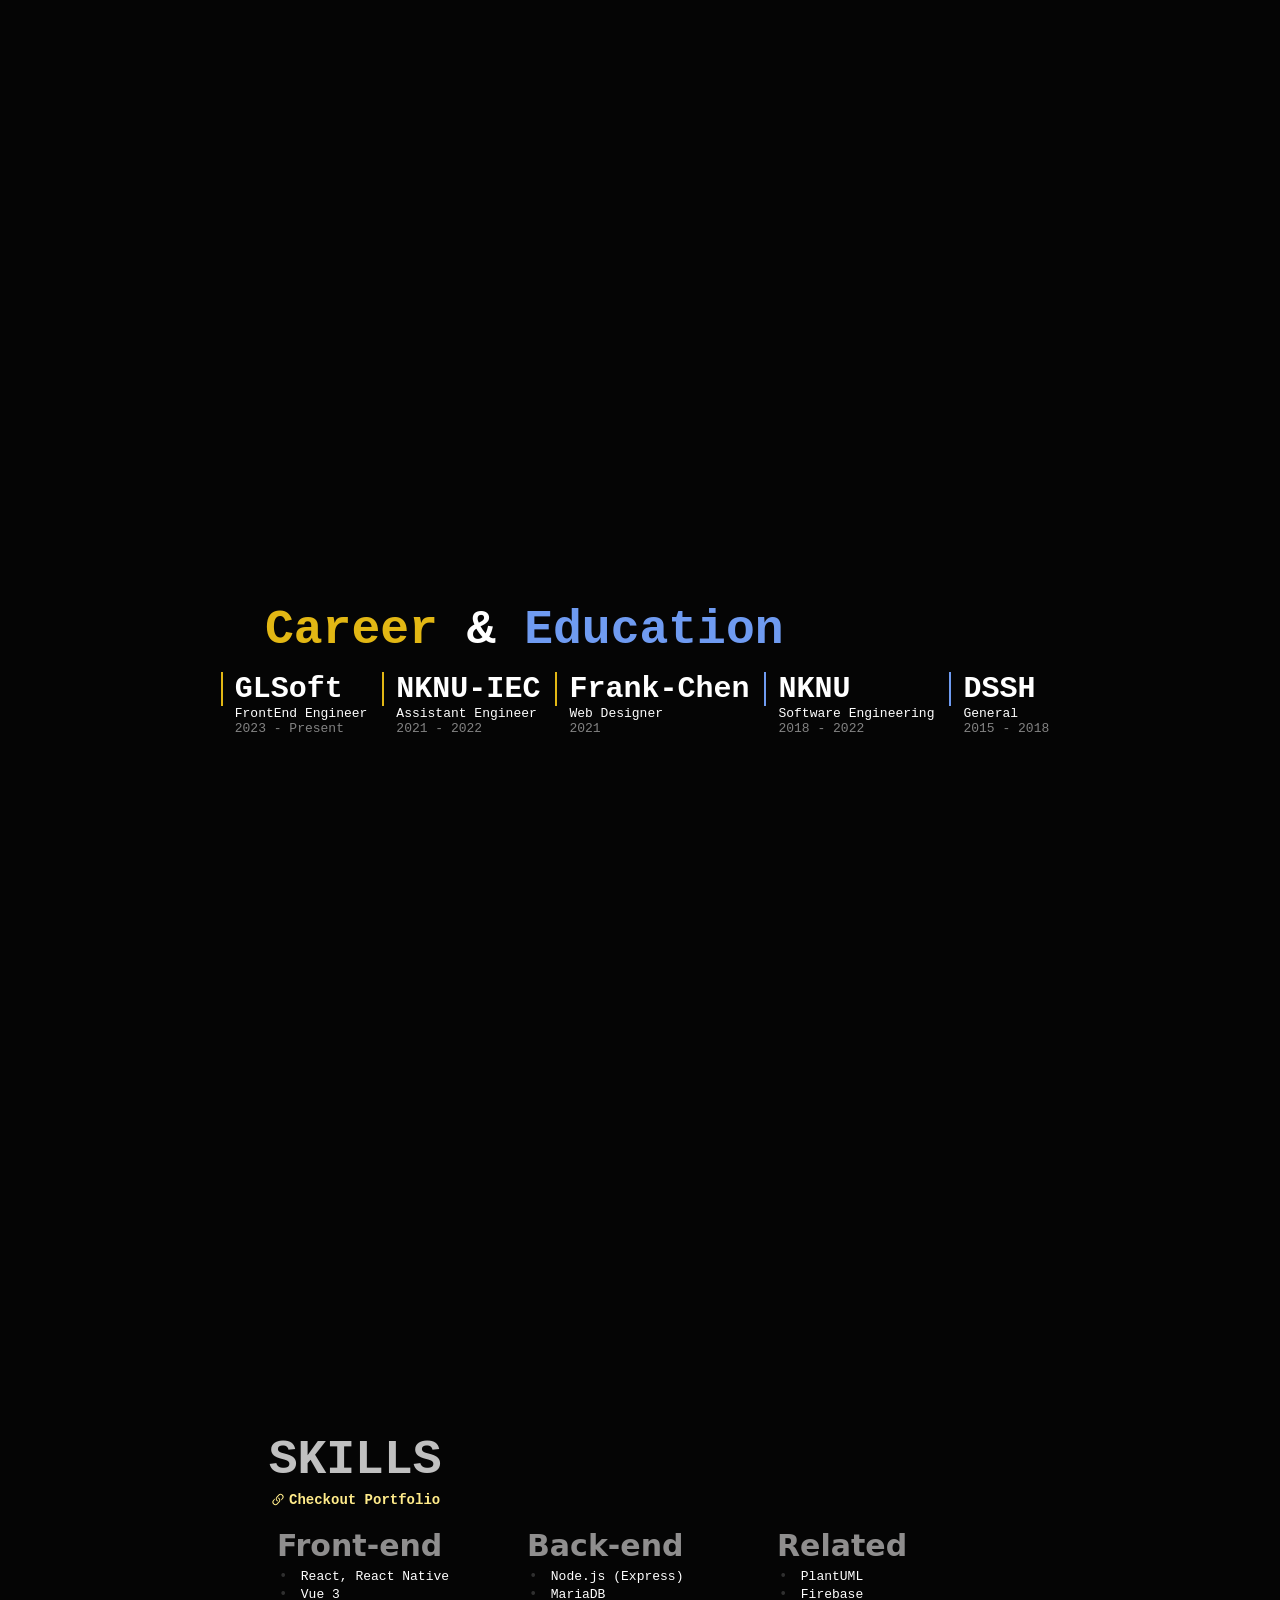
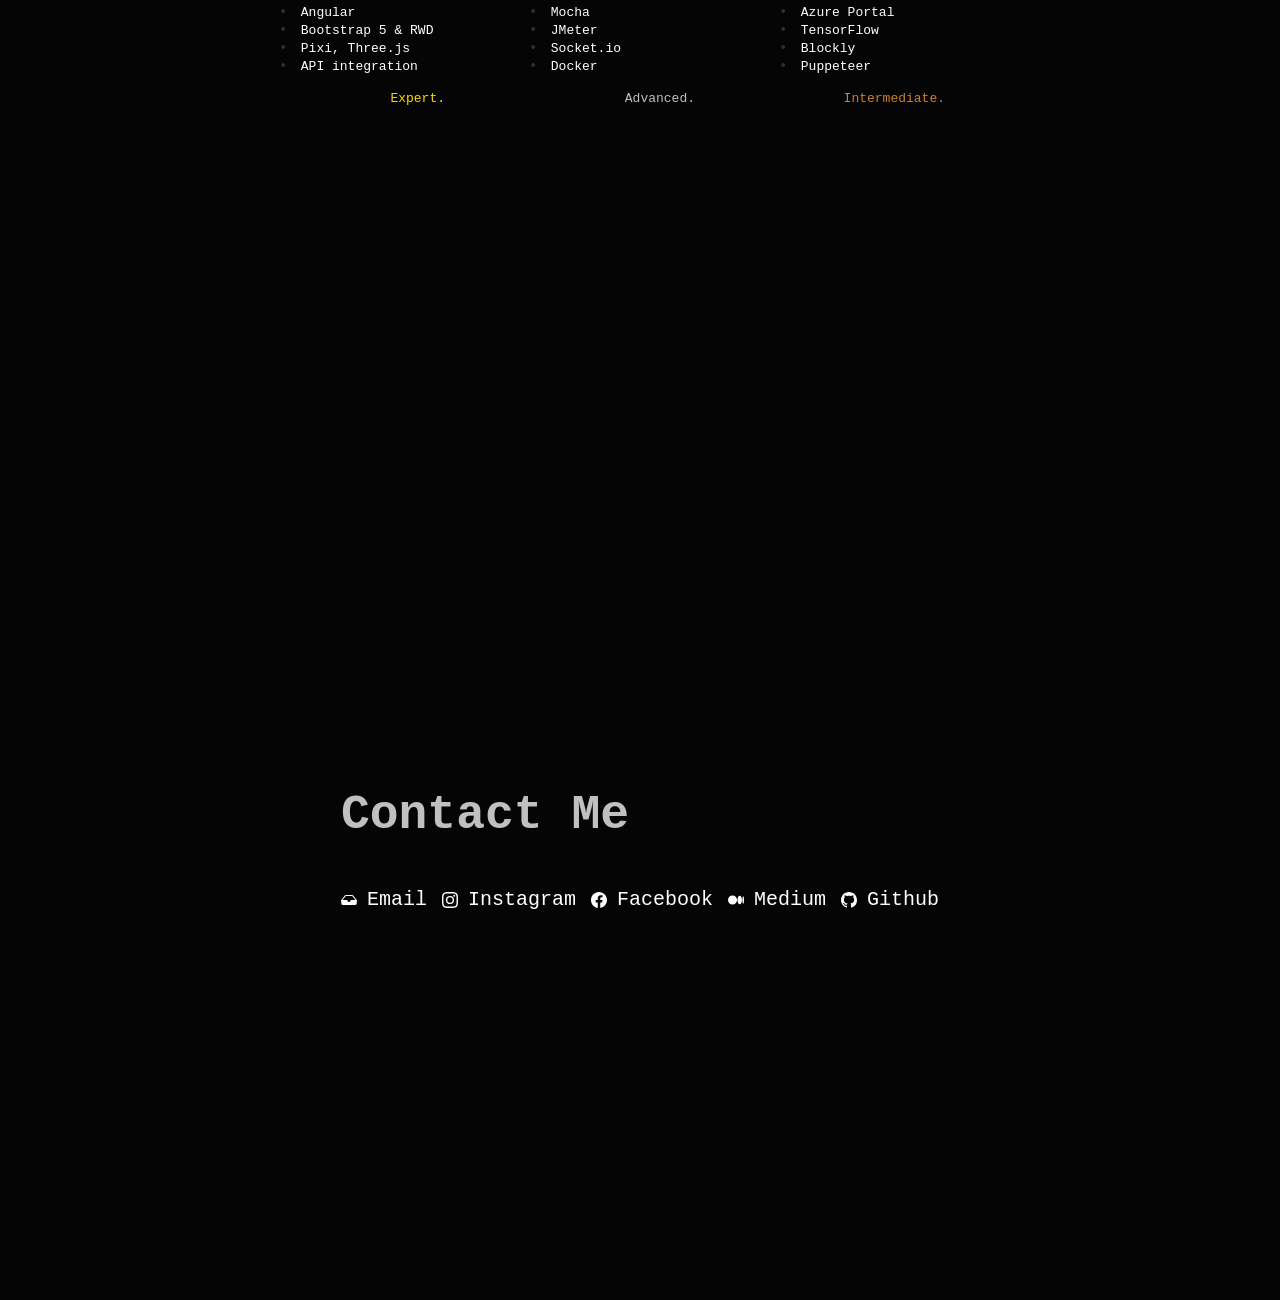
==== commit 235b0d6a: "feat: add subject text div and change to click" ====
--- a/index.html
+++ b/index.html
@@ -1 +1 @@
-<!doctype html><html lang=""><head><meta charset="utf-8"><meta http-equiv="X-UA-Compatible" content="IE=edge"><meta name="viewport" content="width=device-width,initial-scale=1"><link rel="icon" href="/favicon.ico"><title>Josh</title><script defer="defer" src="/js/chunk-vendors.90f62bd5.js"></script><script defer="defer" src="/js/app.ba31167a.js"></script><link href="/css/app.a2d7390a.css" rel="stylesheet"></head><body><noscript><strong>We're sorry but my-site doesn't work properly without JavaScript enabled. Please enable it to continue.</strong></noscript><div id="app"></div></body></html>+<!doctype html><html lang=""><head><meta charset="utf-8"><meta http-equiv="X-UA-Compatible" content="IE=edge"><meta name="viewport" content="width=device-width,initial-scale=1"><link rel="icon" href="/favicon.ico"><title>Josh</title><script defer="defer" src="/js/chunk-vendors.90f62bd5.js"></script><script defer="defer" src="/js/app.da38ab6d.js"></script><link href="/css/app.98022211.css" rel="stylesheet"></head><body><noscript><strong>We're sorry but my-site doesn't work properly without JavaScript enabled. Please enable it to continue.</strong></noscript><div id="app"></div></body></html>
--- a/css/app.98022211.css
+++ b/css/app.98022211.css
@@ -0,0 +1 @@
+.card[data-v-3d1b655c]{position:relative;height:100%;width:100%;background-color:#000;display:flex;perspective:1200px;font-family:Roboto}.card .flipCardContainer[data-v-3d1b655c]{position:absolute;top:7.5%;left:10%;height:85%;width:80%;transition:transform .8s;transform-style:preserve-3d}.card .flipCardContainer .back[data-v-3d1b655c],.card .flipCardContainer .front[data-v-3d1b655c]{display:flex;justify-content:center;align-items:center;height:100%;width:100%;backface-visibility:hidden;-webkit-backface-visibility:hidden;-moz-backface-visibility:hidden;position:absolute;background-color:hsla(0,4%,5%,.667)}.card .flipCardContainer .front[data-v-3d1b655c]{display:flex;flex-direction:column}.card .flipCardContainer .front .picture[data-v-3d1b655c]{display:flex;justify-content:center;align-items:flex-end;width:50%;-o-object-fit:cover;object-fit:cover;opacity:.8;transition:all 1s}.card .flipCardContainer .front .picture .image[data-v-3d1b655c]{width:100%;border-radius:50%}.card .flipCardContainer .front .picture[data-v-3d1b655c]:hover{opacity:1;scale:1.05}.card .flipCardContainer .front .content[data-v-3d1b655c]{font-size:25px}.card .flipCardContainer .front .flipButton[data-v-3d1b655c]{color:#c8c8c8;font-size:16px;position:absolute;bottom:15px;right:15px;opacity:.8;transition:all .2s;cursor:pointer;display:flex;flex-direction:row;align-items:center;gap:5px}.card .flipCardContainer .front .flipButton[data-v-3d1b655c]:hover{opacity:1;scale:1.15}.card .flipCardContainer .back[data-v-3d1b655c]{font-size:40px;color:#c8c8c8;transform:rotateY(180deg)}.card .flipCardContainer .back .backContent[data-v-3d1b655c]{position:relative;display:flex;flex-direction:column;justify-content:flex-start;align-items:flex-start;gap:20px;width:100%;height:100%;padding:20px;box-sizing:border-box}.card .flipCardContainer .back .backContent .header[data-v-3d1b655c]{display:flex;gap:10px;flex-direction:row;justify-content:flex-end;align-items:flex-end;height:60px}.card .flipCardContainer .back .backContent .header .logo[data-v-3d1b655c]{height:100%;opacity:.7;-o-object-fit:cover;object-fit:cover}.card .flipCardContainer .back .backContent .header .name[data-v-3d1b655c]{color:#838383;font-family:Roboto;font-weight:700;font-size:30px;letter-spacing:1.5px}.card .flipCardContainer .back .backContent .jobTitle[data-v-3d1b655c]{height:30px;font-size:18px;font-weight:700;margin-left:3px;color:rgba(226,181,20,.784);display:flex;flex-direction:row;gap:8px;align-items:center}.card .flipCardContainer .back .backContent .subjects[data-v-3d1b655c]{width:100%;display:flex;flex-direction:row;justify-content:space-between;align-items:center;flex-wrap:wrap;flex:1 0 0;margin-bottom:60px}.card .flipCardContainer .back .backContent .subjects .contactMe[data-v-3d1b655c],.card .flipCardContainer .back .backContent .subjects .interest[data-v-3d1b655c],.card .flipCardContainer .back .backContent .subjects .project[data-v-3d1b655c],.card .flipCardContainer .back .backContent .subjects .skills[data-v-3d1b655c]{display:flex;flex-direction:column-reverse;align-items:center;justify-content:space-between;gap:15px;font-size:16px;flex:1 0 50%}.card .flipCardContainer .back .backContent .flipButton[data-v-3d1b655c]{color:#c8c8c8;font-size:16px;position:absolute;bottom:15px;right:15px;opacity:.8;transition:all .2s;cursor:pointer;display:flex;flex-direction:row;align-items:center;gap:5px}.card .flipCardContainer .back .backContent .flipButton[data-v-3d1b655c]:hover{opacity:.9;scale:1.15}.card .flipCardContainer .back .backContent .flipButton[data-v-3d1b655c]:active{opacity:1;scale:1.15}.card .flipped[data-v-3d1b655c]{transform:rotateY(180deg)}.modal[data-v-3d1b655c]{position:fixed;top:0;left:0;width:100svw;height:100svh}.modal .modalContent[data-v-3d1b655c]{height:100%;position:relative;padding:7.5svh 10svw;display:flex;flex-direction:column;justify-content:space-between;align-items:center;box-sizing:border-box;gap:30px}.modal .modalContent .closeButton[data-v-3d1b655c]{color:#ededed;position:absolute;top:10px;right:5px}.modal .modalContent .projectImage[data-v-3d1b655c]{background:#aaa;width:100%;height:calc(100svw - 120px);max-height:310px}.modal .modalContent .projectText[data-v-3d1b655c]{background:#a8a8a8;width:100%;flex:1 0 0}.fade-enter-active[data-v-3d1b655c]{animation:fadeIn-3d1b655c .5s}.fade-leave-active[data-v-3d1b655c]{animation:fadeOut-3d1b655c .5s}@keyframes fadeIn-3d1b655c{0%{opacity:0}to{opacity:1}}@keyframes fadeOut-3d1b655c{0%{opacity:1}to{opacity:0}}main[data-v-066c57fc]{display:flex;flex-direction:row;align-items:center;justify-content:center;max-width:750px;margin-left:auto;margin-right:auto;font-family:monospace}main .content[data-v-066c57fc]{text-align:left;flex:1;display:flex;flex-direction:column;align-items:flex-start;justify-content:flex-start;position:relative}main .content .shadow[data-v-066c57fc]{-webkit-user-select:none;-moz-user-select:none;user-select:none;position:absolute;color:rgba(41,40,40,.737);font-weight:900;font-size:30px;line-height:35px;margin:0;margin-top:41px;margin-left:30px;z-index:1;transition:color 1s}main .content .greeting[data-v-066c57fc]{font-size:30px;margin:0;margin-bottom:10px}main .content .greeting[data-v-066c57fc],main .content .name[data-v-066c57fc]{-webkit-user-select:none;-moz-user-select:none;user-select:none;font-weight:700;line-height:60px;z-index:2;transition:all 1.5s}main .content .name[data-v-066c57fc]{font-size:72px;align-self:flex-end;margin:0;margin-bottom:30px}main .content .name .dot[data-v-066c57fc]{color:#e2b714}main .content .intro[data-v-066c57fc]{color:#999;font-size:15px;line-height:24px;font-weight:300;text-align:left;margin:0;transition:all 1.5s}main .picture[data-v-066c57fc]{flex:1;opacity:.8;transition:all 1s}main .picture img[data-v-066c57fc]{-o-object-fit:cover;object-fit:cover;width:75%}main .picture[data-v-066c57fc]:hover{opacity:1;scale:1.05}.content:hover .greeting[data-v-066c57fc]{padding-left:50%;color:transparent}.content:hover .name[data-v-066c57fc]{padding-right:40%;color:#e2b714}.content:hover .intro[data-v-066c57fc]{scale:1.1}.content:hover .shadow[data-v-066c57fc]{color:#fff}@media(max-width:768px){main[data-v-066c57fc]{flex-direction:column;gap:15px}main .content[data-v-066c57fc]{align-items:flex-start;text-align:center;padding-left:40px;padding-right:40px;margin-bottom:3px}main .content .name[data-v-066c57fc]{margin-bottom:5px}main .content .intro[data-v-066c57fc]{font-size:22px;text-align:justify;line-height:26px}main .content:hover .greeting[data-v-066c57fc]{padding-left:30%;color:transparent}.picture[data-v-066c57fc]{display:flex;justify-content:center;align-items:flex-end;width:90%;-o-object-fit:cover;object-fit:cover}}article[data-v-7df64cba]{display:flex;flex-direction:row;align-items:center;justify-content:center;max-width:750px;margin-left:auto;margin-right:auto;font-family:monospace;.content[data-v-7df64cba]{text-align:left;flex:1;display:flex;flex-direction:column;align-items:flex-start;justify-content:flex-start;position:relative;.intro[data-v-7df64cba]{background:linear-gradient(90deg,#fcd8cc,#d0f1fa);-webkit-background-clip:text;background-clip:text;color:transparent;font-size:15px;line-height:24px;font-weight:300;text-align:justify;margin:0;transition:all .5s;.dot[data-v-7df64cba]{color:#e2b714}}.intro[data-v-7df64cba]:hover{scale:1.06;color:#fde8e0}}.bigText[data-v-7df64cba]{text-align:left;flex:1;display:flex;flex-direction:column;align-items:flex-start;justify-content:flex-start;position:relative;.skills[data-v-7df64cba]{text-align:right;-webkit-user-select:none;-moz-user-select:none;user-select:none;font-size:24px;line-height:34px;font-weight:700;margin:0;margin-bottom:30px;z-index:2;background:linear-gradient(270deg,#fcd8cc,#b2edfb);-webkit-background-clip:text;background-clip:text;color:transparent;.title[data-v-7df64cba]{font-size:38px;font-weight:700;letter-spacing:2px;color:#e2b714}.dot[data-v-7df64cba]{color:#e2b714}}}}@media (max-width:768px){article[data-v-7df64cba]{flex-direction:column;gap:5px;.content[data-v-7df64cba]{flex:2;align-items:flex-start;text-align:center;padding-left:40px;padding-right:40px;margin-bottom:3px;.intro[data-v-7df64cba]{font-size:19px;text-align:left;line-height:26px;background:linear-gradient(270deg,#fcd8cc,#d0f1fa);-webkit-background-clip:text;background-clip:text;color:transparent}}.bigText[data-v-7df64cba]{display:flex;justify-content:flex-end;align-items:flex-end}}}article[data-v-3e1d7790]{display:flex;flex-direction:column;align-items:center;justify-content:center;max-width:750px;margin-left:auto;margin-right:auto;font-family:monospace}h1[data-v-3e1d7790]{font-size:48px;color:#fff}.blue[data-v-3e1d7790]{color:#6f9bf1}.gold[data-v-3e1d7790]{color:#e2b714}.timeline[data-v-3e1d7790]{display:flex;flex-direction:row-reverse;justify-content:flex-start;align-items:flex-start;gap:5px}.timelineItem[data-v-3e1d7790]{flex:1;margin-right:10px;border-right:2px;text-align:left;cursor:pointer;transition:all .5s}.timelineItem[data-v-3e1d7790]:hover{scale:1.15}.educationTitle[data-v-3e1d7790]{border-left:2px solid #6f9bf1}.careerTitle[data-v-3e1d7790],.educationTitle[data-v-3e1d7790]{padding-left:12px;font-size:30px;font-weight:700;white-space:nowrap}.careerTitle[data-v-3e1d7790]{border-left:2px solid #e2b714}.at[data-v-3e1d7790],.period[data-v-3e1d7790]{padding-left:14px;white-space:nowrap}.period[data-v-3e1d7790]{color:#838383}@media (max-width:768px){article[data-v-3e1d7790]{flex-direction:column;gap:25px}.timeline[data-v-3e1d7790]{flex-direction:column-reverse;gap:16px}}article{display:flex;flex-direction:column;align-items:flex-start;justify-content:center;max-width:768px;margin-left:auto;margin-right:auto;font-family:monospace}h1{align-self:flex-start;font-size:48px;color:silver;margin-bottom:15px;cursor:pointer;transition:all .8s}h1:hover{color:#6f9bf1}.link{font-size:14px;cursor:pointer;display:flex;gap:3px;color:#ffeb8a;transition:all .8s;padding:5px}.link:hover{background-color:#ffd500;color:#000;padding-right:50px;padding-left:50px}.gold{color:gold}.silver{color:silver}.bronze{color:#cd7f32}.skillCategory{display:flex;flex-direction:row;justify-content:flex-start;align-items:flex-start}.category{flex:1;position:relative;margin-right:10px;border-right:2px;text-align:left;padding-bottom:30px;min-width:240px;cursor:pointer;transition:all .8s}.category:hover{scale:1.2}.title{padding-left:12px;font-size:30px;font-weight:700;font-family:system-ui,-apple-system,BlinkMacSystemFont,Segoe UI,Roboto,Oxygen,Ubuntu,Cantarell,Open Sans,Helvetica Neue,sans-serif;color:#8f8e8e;margin-bottom:5px}.skill,.title{white-space:nowrap}.skill{padding-left:14px;margin-bottom:2px}.skill:before{content:"• ";color:#2f2f2f;font-size:14px;margin-right:5px}.degree{white-space:nowrap;color:#838383;position:absolute;bottom:0;right:60px}@media (max-width:768px){article{flex-direction:column;gap:5px}h1{margin:0}.skillCategory{flex-direction:column;gap:6px}.degree{right:0}}article[data-v-af5b12ca]{display:flex;flex-direction:column}.contactInfo[data-v-af5b12ca]{display:flex;flex-direction:row;gap:15px}.item[data-v-af5b12ca]{flex:1;display:flex;flex-direction:column;gap:10px;font-size:20px;align-items:flex-start;-webkit-user-select:none;-moz-user-select:none;user-select:none;cursor:pointer;transition:all 1s}.item[data-v-af5b12ca]:hover{color:#6f9bf1;scale:1.4;padding-left:35px;padding-right:35px}.top[data-v-af5b12ca]{display:flex;flex-direction:row;align-items:center;justify-content:center;gap:10px}.info[data-v-af5b12ca]{text-align:left;opacity:0;font-size:10px}.item:hover .info[data-v-af5b12ca]{display:block;font-size:10px;color:#666;opacity:1}.contactMe[data-v-af5b12ca]{align-self:flex-start;font-size:48px;color:silver;margin-top:0;margin-bottom:15px;cursor:pointer;border-bottom:2px solid #6f9af100;-webkit-user-select:none;-moz-user-select:none;user-select:none;transition:all 1s;padding-bottom:5%}.contactMe[data-v-af5b12ca]:hover{color:gold;border-bottom:2px solid gold;padding-left:30%;padding-right:23%;cursor:none}.my-pic[data-v-af5b12ca]{margin-bottom:5px;opacity:.6;transition:all 1s;cursor:pointer}.my-pic img[data-v-af5b12ca]{max-height:200px;width:auto}.my-pic[data-v-af5b12ca]:hover{opacity:1}@media (max-width:768px){.contactInfo[data-v-af5b12ca]{display:flex;flex-direction:column;justify-content:flex-start;align-self:flex-start}.contactMe[data-v-af5b12ca]{margin-top:5px}.contactMe[data-v-af5b12ca]:hover{color:gold;scale:1.05;padding:0;border:0}}body{margin:0}@font-face{font-family:Roboto;src:url(/fonts/Roboto-Regular.d0bc87a8.ttf)}#app{font-family:monospace;-webkit-font-smoothing:antialiased;-moz-osx-font-smoothing:grayscale;text-align:center;display:flex;flex-direction:column;background-color:#050505;color:#fff;-webkit-user-select:none;-moz-user-select:none;user-select:none}#app>*{height:100svh}::-webkit-scrollbar{width:8px}::-webkit-scrollbar-track{background:#3f3f3f}::-webkit-scrollbar-thumb{background:#e2b714}::-webkit-scrollbar-thumb:hover{background:#f9e18b}::-webkit-scrollbar-thumb:active{background:#ffc800}
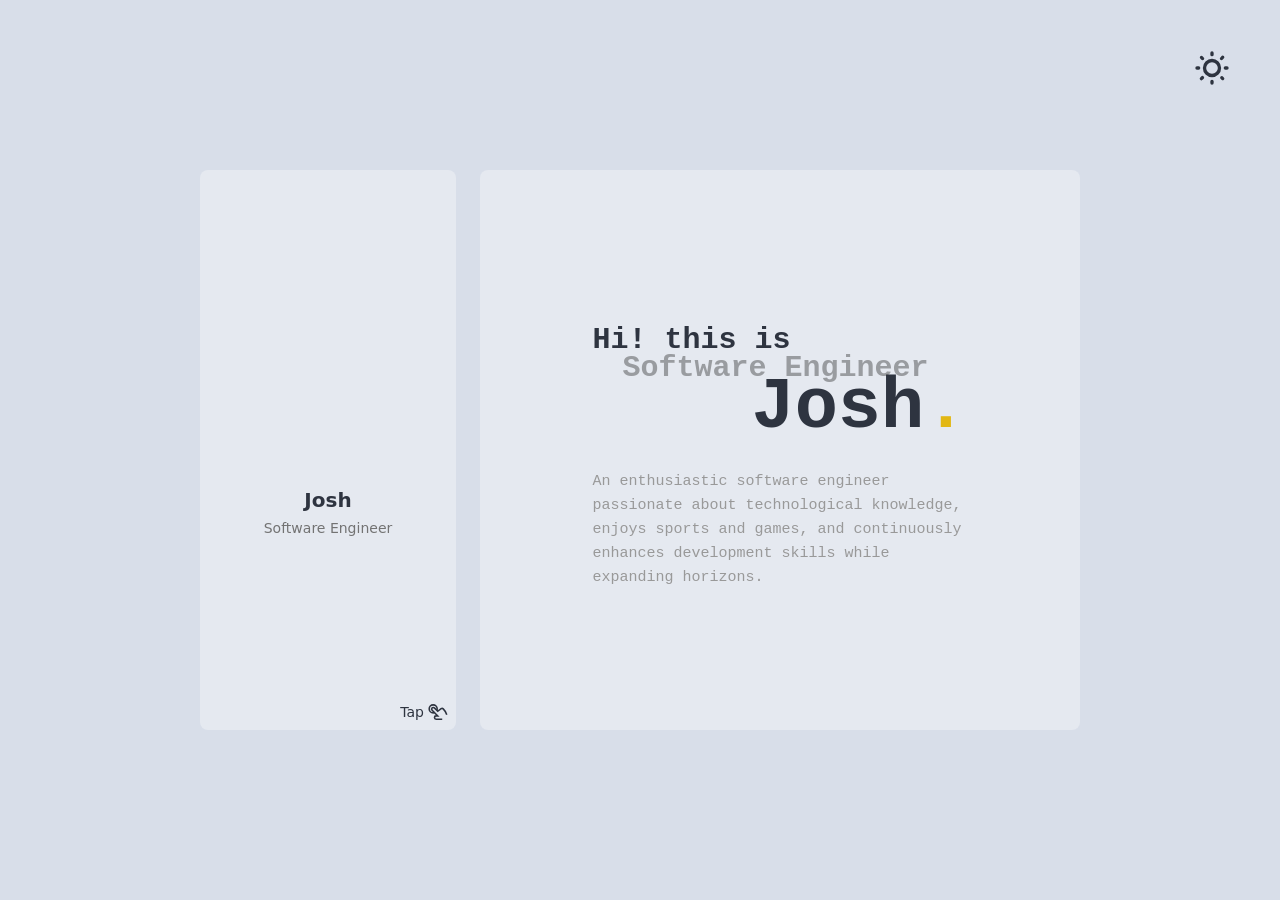
==== commit 74b02219: "deploy v2 version" ====
--- a/index.html
+++ b/index.html
@@ -1 +1 @@
-<!doctype html><html lang=""><head><meta charset="utf-8"><meta http-equiv="X-UA-Compatible" content="IE=edge"><meta name="viewport" content="width=device-width,initial-scale=1"><link rel="icon" href="/favicon.ico"><title>Josh</title><script defer="defer" src="/js/chunk-vendors.90f62bd5.js"></script><script defer="defer" src="/js/app.da38ab6d.js"></script><link href="/css/app.98022211.css" rel="stylesheet"></head><body><noscript><strong>We're sorry but my-site doesn't work properly without JavaScript enabled. Please enable it to continue.</strong></noscript><div id="app"></div></body></html>+<!DOCTYPE html><html lang="en" data-theme="nord"><head><meta charSet="utf-8"/><meta name="viewport" content="width=device-width, initial-scale=1"/><link rel="stylesheet" href="/_next/static/css/d52b0a0fb822738d.css" data-precedence="next"/><link rel="preload" as="script" fetchPriority="low" href="/_next/static/chunks/webpack-3d09e998b6221e12.js"/><script src="/_next/static/chunks/4bd1b696-18452535c1c4862d.js" async=""></script><script src="/_next/static/chunks/684-29725e30fd3bc1e8.js" async=""></script><script src="/_next/static/chunks/main-app-04469b8498138977.js" async=""></script><script src="/_next/static/chunks/766-0605ecc53ff97ebb.js" async=""></script><script src="/_next/static/chunks/app/page-ef372a4d7ca389b6.js" async=""></script><title>SE-Josh</title><meta name="description" content="this si SE-Josh&#x27;s personal website"/><link rel="icon" href="/favicon.ico" type="image/x-icon" sizes="256x256"/><script>document.querySelectorAll('body link[rel="icon"], body link[rel="apple-touch-icon"]').forEach(el => document.head.appendChild(el))</script><script src="/_next/static/chunks/polyfills-42372ed130431b0a.js" noModule=""></script></head><body class="bg-base-300 __variable_5cfdac __variable_9a8899 antialiased"><label class="swap swap-rotate fixed right-12 top-12 z-50"><input type="checkbox" class="theme-controller" value="halloween"/><svg class="swap-off h-10 w-10 fill-current" xmlns="http://www.w3.org/2000/svg" viewBox="0 0 24 24"><path d="M5.64,17l-.71.71a1,1,0,0,0,0,1.41,1,1,0,0,0,1.41,0l.71-.71A1,1,0,0,0,5.64,17ZM5,12a1,1,0,0,0-1-1H3a1,1,0,0,0,0,2H4A1,1,0,0,0,5,12Zm7-7a1,1,0,0,0,1-1V3a1,1,0,0,0-2,0V4A1,1,0,0,0,12,5ZM5.64,7.05a1,1,0,0,0,.7.29,1,1,0,0,0,.71-.29,1,1,0,0,0,0-1.41l-.71-.71A1,1,0,0,0,4.93,6.34Zm12,.29a1,1,0,0,0,.7-.29l.71-.71a1,1,0,1,0-1.41-1.41L17,5.64a1,1,0,0,0,0,1.41A1,1,0,0,0,17.66,7.34ZM21,11H20a1,1,0,0,0,0,2h1a1,1,0,0,0,0-2Zm-9,8a1,1,0,0,0-1,1v1a1,1,0,0,0,2,0V20A1,1,0,0,0,12,19ZM18.36,17A1,1,0,0,0,17,18.36l.71.71a1,1,0,0,0,1.41,0,1,1,0,0,0,0-1.41ZM12,6.5A5.5,5.5,0,1,0,17.5,12,5.51,5.51,0,0,0,12,6.5Zm0,9A3.5,3.5,0,1,1,15.5,12,3.5,3.5,0,0,1,12,15.5Z"></path></svg><svg class="swap-on h-10 w-10 fill-current" xmlns="http://www.w3.org/2000/svg" viewBox="0 0 24 24"><path d="M21.64,13a1,1,0,0,0-1.05-.14,8.05,8.05,0,0,1-3.37.73A8.15,8.15,0,0,1,9.08,5.49a8.59,8.59,0,0,1,.25-2A1,1,0,0,0,8,2.36,10.14,10.14,0,1,0,22,14.05,1,1,0,0,0,21.64,13Zm-9.5,6.69A8.14,8.14,0,0,1,7.08,5.22v.27A10.15,10.15,0,0,0,17.22,15.63a9.79,9.79,0,0,0,2.1-.22A8.11,8.11,0,0,1,12.14,19.73Z"></path></svg></label><div class="w-full h-screen flex flex-col items-center justify-center gap-6 md:flex-row md:px-3"><div class="p-10 w-full h-full md:p-0 md:w-64 md:h-140 [perspective:2000px]"><div class="relative h-full w-full transition-transform duration-500 [transform-style:preserve-3d]" style="transform:rotateY(0deg)"><div class="card absolute inset-0 flex flex-col items-center justify-center gap-3 rounded-box bg-base-200 [backface-visibility:hidden] cursor-pointer"><div class="avatar"><div class="w-28 rounded-full"><img alt="me-draw" loading="lazy" width="480" height="480" decoding="async" data-nimg="1" style="color:transparent" srcSet="/_next/image?url=%2F_next%2Fstatic%2Fmedia%2Fdraw.e557b8c3.jpg&amp;w=640&amp;q=75 1x, /_next/image?url=%2F_next%2Fstatic%2Fmedia%2Fdraw.e557b8c3.jpg&amp;w=1080&amp;q=75 2x" src="/_next/image?url=%2F_next%2Fstatic%2Fmedia%2Fdraw.e557b8c3.jpg&amp;w=1080&amp;q=75"/></div></div><div class="flex flex-col items-center gap-1"><span class="text-xl font-bold">Josh</span><span class="text-sm text-neutral-500">Software Engineer</span></div><div class="absolute bottom-2 right-2 flex items-center gap-1 text-sm"><span>Tap</span><svg xmlns="http://www.w3.org/2000/svg" width="20px" height="20px" viewBox="0 0 24 24" fill="currentColor" stroke="currentColor"><path fill="none" stroke="currentColor" stroke-miterlimit="10" stroke-width="1.91" d="M17.07,20.61H9.79a2,2,0,0,1-2-2,2,2,0,0,1,2-2h1.87L5,9.86a2,2,0,0,1-.19-2.65,1.88,1.88,0,0,1,1.47-.68,1.84,1.84,0,0,1,1.35.55l4.06,4.06,4.08-3.06a1.91,1.91,0,0,1,2.5.18h0A17.18,17.18,0,0,1,22.42,15l.06.19"></path><path fill="none" stroke="currentColor" stroke-miterlimit="10" stroke-width="1.91" d="M10.63,10.12A4.73,4.73,0,0,0,11,8.17,4.78,4.78,0,1,0,6.26,13a4.67,4.67,0,0,0,1.55-.26"></path></svg></div></div><div class="absolute inset-0 flex flex-col items-center justify-center gap-4 rounded-box bg-base-200 [backface-visibility:hidden]" style="transform:rotateY(180deg)"><ul class="menu rounded-box bg-base-200 gap-5 hidden md:flex"><li><a class="transition-all duration-300 ease-in-out menu-active"><svg xmlns="http://www.w3.org/2000/svg" class="h-5 w-5" viewBox="0 0 24 24" fill="currentColor" stroke="currentColor"><path d="M8.25 10.3125C8.25 9.79473 8.66973 9.375 9.1875 9.375H12.1875C12.7053 9.375 13.125 9.79473 13.125 10.3125V18.375C13.125 18.8928 12.7053 19.3125 12.1875 19.3125C11.6697 19.3125 11.25 18.8928 11.25 18.375V11.25H9.1875C8.66973 11.25 8.25 10.8303 8.25 10.3125Z"></path><path d="M7.82812 18.5625C7.82812 18.0447 8.24786 17.625 8.76562 17.625H15.2344C15.7521 17.625 16.1719 18.0447 16.1719 18.5625C16.1719 19.0803 15.7521 19.5 15.2344 19.5H8.76562C8.24786 19.5 7.82812 19.0803 7.82812 18.5625Z"></path><path d="M12 7.5C11.7033 7.5 11.4133 7.41203 11.1666 7.24721C10.92 7.08238 10.7277 6.84811 10.6142 6.57403C10.5006 6.29994 10.4709 5.99834 10.5288 5.70737C10.5867 5.41639 10.7296 5.14912 10.9393 4.93934C11.1491 4.72956 11.4164 4.5867 11.7074 4.52882C11.9983 4.47094 12.2999 4.50065 12.574 4.61418C12.8481 4.72771 13.0824 4.91997 13.2472 5.16665C13.412 5.41332 13.5 5.70333 13.5 6C13.5 6.39783 13.342 6.77936 13.0607 7.06066C12.7794 7.34197 12.3978 7.5 12 7.5Z"></path></svg>關於我</a></li><li><a class="transition-all duration-300 ease-in-out "><svg xmlns="http://www.w3.org/2000/svg" class="h-5 w-5" viewBox="0 0 24 24" fill="none" stroke="currentColor"><g clip-path="url(#clip0_53_13510)"><path stroke-linecap="round" stroke-linejoin="round" stroke-width="2" d="M15 18C16.6569 18 18 16.6569 18 15C18 13.3431 16.6569 12 15 12C13.3431 12 12 13.3431 12 15C12 16.6569 13.3431 18 15 18Z"></path><path stroke-linecap="round" stroke-linejoin="round" stroke-width="2" d="M13 17.5V22L15 20.5L17 22V17.5"></path><path stroke-linecap="round" stroke-linejoin="round" stroke-width="2" d="M10 19H5C4.46957 19 3.96086 18.7893 3.58579 18.4142C3.21071 18.0391 3 17.5304 3 17V7C3 5.9 3.9 5 5 5H19C19.5304 5 20.0391 5.21071 20.4142 5.58579C20.7893 5.96086 21 6.46957 21 7V17C20.9996 17.3507 20.9071 17.6952 20.7315 17.9988C20.556 18.3025 20.3037 18.5546 20 18.73"></path><path stroke-linecap="round" stroke-linejoin="round" stroke-width="2" d="M6 9H18"></path><path stroke-linecap="round" stroke-linejoin="round" stroke-width="2" d="M6 12H9"></path><path stroke-linecap="round" stroke-linejoin="round" stroke-width="2" d="M6 15H8"></path></g></svg>證照</a></li><li><a class="transition-all duration-300 ease-in-out "><svg xmlns="http://www.w3.org/2000/svg" class="h-5 w-5" viewBox="0 0 24 24" fill="none" stroke="currentColor"><path stroke-linecap="round" stroke-linejoin="round" stroke-width="2" d="M21 8V7a2 2 0 00-2-2H5a2 2 0 00-2 2v1m18 0l-9 6-9-6m18 0v9a2 2 0 01-2 2H5a2 2 0 01-2-2V8m18 0l-9 6-9-6"></path></svg>聯絡資訊</a></li><li><a class="transition-all duration-300 ease-in-out "><svg xmlns="http://www.w3.org/2000/svg" class="h-5 w-5" viewBox="0 0 24 24" fill="none" stroke="currentColor"><path stroke-linecap="round" stroke-linejoin="round" stroke-width="2" d="M13 10V3L4 14h7v7l9-11h-7z"></path></svg>技能表</a></li></ul><div class="flex flex-col items-start justify-center gap-4 block md:hidden"><main class="flex flex-col items-center justify-center w-full font-mono"><section class="flex flex-col items-start justify-start relative text-left w-full max-w-[220px] md:max-w-[375px] group"><div class="select-none font-bold text-3xl leading-[60px] mb-2 transition-all duration-1500 md:group-hover:pl-[50%] group-hover:text-transparent md:group-hover:pl-[30%]">Hi! this is</div><p class="select-none absolute text-[#29282866] font-extrabold text-3xl leading-[35px] mt-[41px] ml-[30px] transition-colors duration-1000 group-hover:text-primary invisible md:visible">Software Engineer</p><p class="select-none text-7xl leading-[60px] font-bold self-end mb-8 transition-all duration-1500 md:group-hover:pr-[40%] group-hover:text-primary">Josh<span class="text-[#e2b714]">.</span></p><p class="text-[15px] text-[#999999] leading-6 font-light text-left mb-0 transition-all duration-1500 group-hover:scale-110">An enthusiastic software engineer passionate about technological knowledge, enjoys sports and games, and continuously enhances development skills while expanding horizons.</p></section></main></div><div class="dock bg-neutral text-neutral-content rounded-b-box flex md:hidden"><button class=""><svg xmlns="http://www.w3.org/2000/svg" class="h-5 w-5" viewBox="0 0 24 24" fill="none" stroke="currentColor"><g clip-path="url(#clip0_53_13510)"><path stroke-linecap="round" stroke-linejoin="round" stroke-width="2" d="M15 18C16.6569 18 18 16.6569 18 15C18 13.3431 16.6569 12 15 12C13.3431 12 12 13.3431 12 15C12 16.6569 13.3431 18 15 18Z"></path><path stroke-linecap="round" stroke-linejoin="round" stroke-width="2" d="M13 17.5V22L15 20.5L17 22V17.5"></path><path stroke-linecap="round" stroke-linejoin="round" stroke-width="2" d="M10 19H5C4.46957 19 3.96086 18.7893 3.58579 18.4142C3.21071 18.0391 3 17.5304 3 17V7C3 5.9 3.9 5 5 5H19C19.5304 5 20.0391 5.21071 20.4142 5.58579C20.7893 5.96086 21 6.46957 21 7V17C20.9996 17.3507 20.9071 17.6952 20.7315 17.9988C20.556 18.3025 20.3037 18.5546 20 18.73"></path><path stroke-linecap="round" stroke-linejoin="round" stroke-width="2" d="M6 9H18"></path><path stroke-linecap="round" stroke-linejoin="round" stroke-width="2" d="M6 12H9"></path><path stroke-linecap="round" stroke-linejoin="round" stroke-width="2" d="M6 15H8"></path></g></svg><span class="dock-label my-1">Certs</span></button><button class=""><svg xmlns="http://www.w3.org/2000/svg" class="h-5 w-5" viewBox="0 0 24 24" fill="none" stroke="currentColor"><path stroke-linecap="round" stroke-linejoin="round" stroke-width="2" d="M21 8V7a2 2 0 00-2-2H5a2 2 0 00-2 2v1m18 0l-9 6-9-6m18 0v9a2 2 0 01-2 2H5a2 2 0 01-2-2V8m18 0l-9 6-9-6"></path></svg><span class="dock-label my-1">Contact</span></button><button class=""><svg xmlns="http://www.w3.org/2000/svg" class="h-5 w-5" viewBox="0 0 24 24" fill="none" stroke="currentColor"><path stroke-linecap="round" stroke-linejoin="round" stroke-width="2" d="M13 10V3L4 14h7v7l9-11h-7z"></path></svg><span class="dock-label my-1">Skills</span></button><button><svg xmlns="http://www.w3.org/2000/svg" width="20" height="20" fill="currentColor" class="bi bi-arrow-clockwise" viewBox="0 0 16 16"><path fill-rule="evenodd" d="M8 3a5 5 0 1 0 4.546 2.914.5.5 0 0 1 .908-.417A6 6 0 1 1 8 2z"></path><path d="M8 4.466V.534a.25.25 0 0 1 .41-.192l2.36 1.966c.12.1.12.284 0 .384L8.41 4.658A.25.25 0 0 1 8 4.466"></path></svg><span class="dock-label my-1">Back</span></button></div><div class="absolute bottom-2 right-2 flex items-center gap-1 text-sm cursor-pointer"><span>Back</span><span class="text-lg" role="img" aria-label="tap gesture"><svg xmlns="http://www.w3.org/2000/svg" width="20" height="20" fill="currentColor" class="bi bi-arrow-clockwise" viewBox="0 0 16 16"><path fill-rule="evenodd" d="M8 3a5 5 0 1 0 4.546 2.914.5.5 0 0 1 .908-.417A6 6 0 1 1 8 2z"></path><path d="M8 4.466V.534a.25.25 0 0 1 .41-.192l2.36 1.966c.12.1.12.284 0 .384L8.41 4.658A.25.25 0 0 1 8 4.466"></path></svg></span></div></div></div></div><div class="hidden md:block"><div class="w-full md:w-150 h-80 md:h-140 rounded-box bg-base-200 p-4 flex items-center justify-center relative overflow-hidden"><div class="transition-all duration-500 ease-in-out absolute p-4 w-full h-full flex items-center justify-center opacity-100 transform-none"><main class="flex flex-col items-center justify-center w-full font-mono"><section class="flex flex-col items-start justify-start relative text-left w-full max-w-[220px] md:max-w-[375px] group"><div class="select-none font-bold text-3xl leading-[60px] mb-2 transition-all duration-1500 md:group-hover:pl-[50%] group-hover:text-transparent md:group-hover:pl-[30%]">Hi! this is</div><p class="select-none absolute text-[#29282866] font-extrabold text-3xl leading-[35px] mt-[41px] ml-[30px] transition-colors duration-1000 group-hover:text-primary invisible md:visible">Software Engineer</p><p class="select-none text-7xl leading-[60px] font-bold self-end mb-8 transition-all duration-1500 md:group-hover:pr-[40%] group-hover:text-primary">Josh<span class="text-[#e2b714]">.</span></p><p class="text-[15px] text-[#999999] leading-6 font-light text-left mb-0 transition-all duration-1500 group-hover:scale-110">An enthusiastic software engineer passionate about technological knowledge, enjoys sports and games, and continuously enhances development skills while expanding horizons.</p></section></main></div><div class="transition-all duration-500 ease-in-out absolute p-4 w-full h-full flex items-center justify-center opacity-0 transform-translate-y-10 pointer-events-none"><div class="flex flex-col items-center gap-2"><div class="p-5"><div class="carousel w-full"><div id="PC-item1" class="carousel-item w-full"><img alt="Azure Certificate" loading="lazy" width="1582" height="845" decoding="async" data-nimg="1" class="object-contain h-full" style="color:transparent" srcSet="/_next/image?url=%2F_next%2Fstatic%2Fmedia%2FCert-Azure.c41324d3.jpg&amp;w=1920&amp;q=75 1x, /_next/image?url=%2F_next%2Fstatic%2Fmedia%2FCert-Azure.c41324d3.jpg&amp;w=3840&amp;q=75 2x" src="/_next/image?url=%2F_next%2Fstatic%2Fmedia%2FCert-Azure.c41324d3.jpg&amp;w=3840&amp;q=75"/></div><div id="PC-item2" class="carousel-item w-full flex flex-col"><img alt="GitHub Certificate" loading="lazy" width="1280" height="989" decoding="async" data-nimg="1" class="object-contain h-full" style="color:transparent" srcSet="/_next/image?url=%2F_next%2Fstatic%2Fmedia%2FCert-GitHub.7be32c09.jpg&amp;w=1920&amp;q=75 1x, /_next/image?url=%2F_next%2Fstatic%2Fmedia%2FCert-GitHub.7be32c09.jpg&amp;w=3840&amp;q=75 2x" src="/_next/image?url=%2F_next%2Fstatic%2Fmedia%2FCert-GitHub.7be32c09.jpg&amp;w=3840&amp;q=75"/></div><div id="PC-item3" class="carousel-item w-full"><img alt="Docker Certificate" loading="lazy" width="1280" height="989" decoding="async" data-nimg="1" class="object-contain h-full" style="color:transparent" srcSet="/_next/image?url=%2F_next%2Fstatic%2Fmedia%2FCert-Docker.ff42c845.jpg&amp;w=1920&amp;q=75 1x, /_next/image?url=%2F_next%2Fstatic%2Fmedia%2FCert-Docker.ff42c845.jpg&amp;w=3840&amp;q=75 2x" src="/_next/image?url=%2F_next%2Fstatic%2Fmedia%2FCert-Docker.ff42c845.jpg&amp;w=3840&amp;q=75"/></div><div id="PC-item4" class="carousel-item w-full"><img alt="Ubuntu Certificate" loading="lazy" width="1280" height="989" decoding="async" data-nimg="1" class="object-contain h-full" style="color:transparent" srcSet="/_next/image?url=%2F_next%2Fstatic%2Fmedia%2FCert-Ubuntu.10d2c094.jpg&amp;w=1920&amp;q=75 1x, /_next/image?url=%2F_next%2Fstatic%2Fmedia%2FCert-Ubuntu.10d2c094.jpg&amp;w=3840&amp;q=75 2x" src="/_next/image?url=%2F_next%2Fstatic%2Fmedia%2FCert-Ubuntu.10d2c094.jpg&amp;w=3840&amp;q=75"/></div></div><div class="flex w-full justify-center gap-2 py-2"><a href="#PC-item1" class="btn btn-xs">Azure</a><a href="#PC-item2" class="btn btn-xs">GitHub</a><a href="#PC-item3" class="btn btn-xs">Docker</a><a href="#PC-item4" class="btn btn-xs">Ubuntu</a></div></div></div></div><div class="transition-all duration-500 ease-in-out absolute p-4 w-full h-full flex items-center justify-center opacity-0 transform-translate-y-10 pointer-events-none"><ul class="list bg-base-200 rounded-box w-full"><li class="p-4 pb-2 text-xs opacity-60 tracking-wide">歡迎透過以下資訊與我聯繫</li><li class="list-row"><div class="text-4xl font-thin opacity-30 tabular-nums">１</div><div><img alt="linkedin logo" loading="lazy" width="320" height="320" decoding="async" data-nimg="1" class="size-10 rounded-box" style="color:transparent" srcSet="/_next/image?url=%2F_next%2Fstatic%2Fmedia%2Flinkedin.f15aedb4.png&amp;w=384&amp;q=75 1x, /_next/image?url=%2F_next%2Fstatic%2Fmedia%2Flinkedin.f15aedb4.png&amp;w=640&amp;q=75 2x" src="/_next/image?url=%2F_next%2Fstatic%2Fmedia%2Flinkedin.f15aedb4.png&amp;w=640&amp;q=75"/></div><div class="list-col-grow"><div>LinkedIn</div><div class="text-xs uppercase font-semibold opacity-60">Josh Lin</div></div><button class="btn btn-square btn-ghost"><svg class="size-[1.2em]" xmlns="http://www.w3.org/2000/svg" viewBox="0 0 24 24"><g stroke-linejoin="round" stroke-linecap="round" stroke-width="2" fill="none" stroke="currentColor"><path d="M6 3L20 12 6 21 6 3z"></path></g></svg></button></li><li class="list-row"><div class="text-4xl font-thin opacity-30 tabular-nums">２</div><div><img alt="github logo" loading="lazy" width="240" height="240" decoding="async" data-nimg="1" class="size-10 rounded-box" style="color:transparent" srcSet="/_next/image?url=%2F_next%2Fstatic%2Fmedia%2Fgithub.d2317e7d.png&amp;w=256&amp;q=75 1x, /_next/image?url=%2F_next%2Fstatic%2Fmedia%2Fgithub.d2317e7d.png&amp;w=640&amp;q=75 2x" src="/_next/image?url=%2F_next%2Fstatic%2Fmedia%2Fgithub.d2317e7d.png&amp;w=640&amp;q=75"/></div><div class="list-col-grow"><div>GitHub</div><div class="text-xs uppercase font-semibold opacity-60">SE-Josh</div></div><button class="btn btn-square btn-ghost"><svg class="size-[1.2em]" xmlns="http://www.w3.org/2000/svg" viewBox="0 0 24 24"><g stroke-linejoin="round" stroke-linecap="round" stroke-width="2" fill="none" stroke="currentColor"><path d="M6 3L20 12 6 21 6 3z"></path></g></svg></button></li><li class="list-row"><div class="text-4xl font-thin opacity-30 tabular-nums">３</div><div><img alt="hackmd logo" loading="lazy" width="400" height="400" decoding="async" data-nimg="1" class="size-10 rounded-box" style="color:transparent" srcSet="/_next/image?url=%2F_next%2Fstatic%2Fmedia%2Fhackmd.568f43f5.png&amp;w=640&amp;q=75 1x, /_next/image?url=%2F_next%2Fstatic%2Fmedia%2Fhackmd.568f43f5.png&amp;w=828&amp;q=75 2x" src="/_next/image?url=%2F_next%2Fstatic%2Fmedia%2Fhackmd.568f43f5.png&amp;w=828&amp;q=75"/></div><div class="list-col-grow"><div>HackMD</div><div class="text-xs uppercase font-semibold opacity-60">SE-Josh</div></div><button class="btn btn-square btn-ghost"><svg class="size-[1.2em]" xmlns="http://www.w3.org/2000/svg" viewBox="0 0 24 24"><g stroke-linejoin="round" stroke-linecap="round" stroke-width="2" fill="none" stroke="currentColor"><path d="M6 3L20 12 6 21 6 3z"></path></g></svg></button></li><li class="list-row"><div class="text-4xl font-thin opacity-30 tabular-nums">４</div><div><img alt="instagram logo" loading="lazy" width="320" height="320" decoding="async" data-nimg="1" class="size-10 rounded-box" style="color:transparent" srcSet="/_next/image?url=%2F_next%2Fstatic%2Fmedia%2Finstagram.fbb66a7f.png&amp;w=384&amp;q=75 1x, /_next/image?url=%2F_next%2Fstatic%2Fmedia%2Finstagram.fbb66a7f.png&amp;w=640&amp;q=75 2x" src="/_next/image?url=%2F_next%2Fstatic%2Fmedia%2Finstagram.fbb66a7f.png&amp;w=640&amp;q=75"/></div><div class="list-col-grow"><div>Instagram</div><div class="text-xs uppercase font-semibold opacity-60">87osh</div></div><button class="btn btn-square btn-ghost"><svg class="size-[1.2em]" xmlns="http://www.w3.org/2000/svg" viewBox="0 0 24 24"><g stroke-linejoin="round" stroke-linecap="round" stroke-width="2" fill="none" stroke="currentColor"><path d="M6 3L20 12 6 21 6 3z"></path></g></svg></button></li></ul></div><div class="transition-all duration-500 ease-in-out absolute p-4 w-full h-full flex items-center justify-center opacity-0 transform-translate-y-10 pointer-events-none"><section class="flex items-center justify-center w-full h-full"><div class="mockup-code bg-base-100 text-base-content w-full h-full"><div class="hidden md:block"><pre data-prefix="$"><code>const skillSet = {</code></pre><pre data-prefix="&gt;" class="text-info"><code>  cloudPlatforms: [</code></pre><pre data-prefix=" " class="text-info"><code>    &#x27;Azure&#x27;,</code></pre><pre data-prefix=" " class="text-info"><code>    &#x27;Google Cloud Platform&#x27;</code></pre><pre data-prefix="" class="text-info"><code>  ],</code></pre><pre data-prefix="&gt;" class="text-warning"><code>  devOpsAndContainer: [</code></pre><pre data-prefix=" " class="text-warning"><code>    &#x27;Docker Foundations&#x27;,</code></pre><pre data-prefix=" " class="text-warning"><code>    &#x27;Containerization&#x27;,</code></pre><pre data-prefix=" " class="text-warning"><code>    &#x27;GitLab CI/CD&#x27;,</code></pre><pre data-prefix="" class="text-warning"><code>  ],</code></pre><pre data-prefix="&gt;" class="text-success"><code>  linuxAndCli: [</code></pre><pre data-prefix=" " class="text-success"><code>    &#x27;Linux System Administration&#x27;,</code></pre><pre data-prefix=" " class="text-success"><code>    &#x27;CLI&#x27;</code></pre><pre data-prefix="" class="text-success"><code>  ],</code></pre><pre data-prefix="&gt;" class="text-accent"><code>  frontend: [</code></pre><pre data-prefix=" " class="text-accent"><code>    &#x27;React / Next / React Native / Vue&#x27;,</code></pre><pre data-prefix=" " class="text-accent"><code>    &#x27;TypeScript&#x27;,</code></pre><pre data-prefix=" " class="text-accent"><code>    &#x27;GraphQL&#x27;</code></pre><pre data-prefix="" class="text-accent"><code>  ],</code></pre><pre data-prefix="&gt;" class="text-primary"><code>  backend: [&#x27;Node.js&#x27;],</code></pre><pre data-prefix="$"><code>};</code></pre></div><div class="block md:hidden"><pre data-prefix="&gt;" class="text-info"><code>Cloud: Azure / GCP</code></pre><pre data-prefix="&gt;" class="text-warning"><code>DevOps: Docker &amp; CI / CD</code></pre><pre data-prefix="&gt;" class="text-success"><code>Linux: Ubuntu / CLI</code></pre><pre data-prefix="&gt;" class="text-accent"><code>Frontend: React(Native) / Vue</code></pre><pre data-prefix="&gt;" class="text-primary"><code>Backend: Node / GraphQL</code></pre></div></div></section></div></div></div></div><!--$--><!--/$--><!--$--><!--/$--><script src="/_next/static/chunks/webpack-3d09e998b6221e12.js" async=""></script><script>(self.__next_f=self.__next_f||[]).push([0])</script><script>self.__next_f.push([1,"1:\"$Sreact.fragment\"\n2:I[7555,[],\"\"]\n3:I[1295,[],\"\"]\n4:I[894,[],\"ClientPageRoot\"]\n5:I[9699,[\"766\",\"static/chunks/766-0605ecc53ff97ebb.js\",\"974\",\"static/chunks/app/page-ef372a4d7ca389b6.js\"],\"default\"]\n8:I[9665,[],\"MetadataBoundary\"]\na:I[9665,[],\"OutletBoundary\"]\nd:I[4911,[],\"AsyncMetadataOutlet\"]\nf:I[9665,[],\"ViewportBoundary\"]\n11:I[6614,[],\"\"]\n:HL[\"/_next/static/css/d52b0a0fb822738d.css\",\"style\"]\n"])</script><script>self.__next_f.push([1,"0:{\"P\":null,\"b\":\"ySHLVYUMPhEM-E1bsIHVT\",\"p\":\"\",\"c\":[\"\",\"\"],\"i\":false,\"f\":[[[\"\",{\"children\":[\"__PAGE__\",{}]},\"$undefined\",\"$undefined\",true],[\"\",[\"$\",\"$1\",\"c\",{\"children\":[[[\"$\",\"link\",\"0\",{\"rel\":\"stylesheet\",\"href\":\"/_next/static/css/d52b0a0fb822738d.css\",\"precedence\":\"next\",\"crossOrigin\":\"$undefined\",\"nonce\":\"$undefined\"}]],[\"$\",\"html\",null,{\"lang\":\"en\",\"data-theme\":\"nord\",\"children\":[\"$\",\"body\",null,{\"className\":\"bg-base-300 __variable_5cfdac __variable_9a8899 antialiased\",\"children\":[[\"$\",\"label\",null,{\"className\":\"swap swap-rotate fixed right-12 top-12 z-50\",\"children\":[[\"$\",\"input\",null,{\"type\":\"checkbox\",\"className\":\"theme-controller\",\"value\":\"halloween\"}],[\"$\",\"svg\",null,{\"className\":\"swap-off h-10 w-10 fill-current\",\"xmlns\":\"http://www.w3.org/2000/svg\",\"viewBox\":\"0 0 24 24\",\"children\":[\"$\",\"path\",null,{\"d\":\"M5.64,17l-.71.71a1,1,0,0,0,0,1.41,1,1,0,0,0,1.41,0l.71-.71A1,1,0,0,0,5.64,17ZM5,12a1,1,0,0,0-1-1H3a1,1,0,0,0,0,2H4A1,1,0,0,0,5,12Zm7-7a1,1,0,0,0,1-1V3a1,1,0,0,0-2,0V4A1,1,0,0,0,12,5ZM5.64,7.05a1,1,0,0,0,.7.29,1,1,0,0,0,.71-.29,1,1,0,0,0,0-1.41l-.71-.71A1,1,0,0,0,4.93,6.34Zm12,.29a1,1,0,0,0,.7-.29l.71-.71a1,1,0,1,0-1.41-1.41L17,5.64a1,1,0,0,0,0,1.41A1,1,0,0,0,17.66,7.34ZM21,11H20a1,1,0,0,0,0,2h1a1,1,0,0,0,0-2Zm-9,8a1,1,0,0,0-1,1v1a1,1,0,0,0,2,0V20A1,1,0,0,0,12,19ZM18.36,17A1,1,0,0,0,17,18.36l.71.71a1,1,0,0,0,1.41,0,1,1,0,0,0,0-1.41ZM12,6.5A5.5,5.5,0,1,0,17.5,12,5.51,5.51,0,0,0,12,6.5Zm0,9A3.5,3.5,0,1,1,15.5,12,3.5,3.5,0,0,1,12,15.5Z\"}]}],[\"$\",\"svg\",null,{\"className\":\"swap-on h-10 w-10 fill-current\",\"xmlns\":\"http://www.w3.org/2000/svg\",\"viewBox\":\"0 0 24 24\",\"children\":[\"$\",\"path\",null,{\"d\":\"M21.64,13a1,1,0,0,0-1.05-.14,8.05,8.05,0,0,1-3.37.73A8.15,8.15,0,0,1,9.08,5.49a8.59,8.59,0,0,1,.25-2A1,1,0,0,0,8,2.36,10.14,10.14,0,1,0,22,14.05,1,1,0,0,0,21.64,13Zm-9.5,6.69A8.14,8.14,0,0,1,7.08,5.22v.27A10.15,10.15,0,0,0,17.22,15.63a9.79,9.79,0,0,0,2.1-.22A8.11,8.11,0,0,1,12.14,19.73Z\"}]}]]}],[\"$\",\"$L2\",null,{\"parallelRouterKey\":\"children\",\"error\":\"$undefined\",\"errorStyles\":\"$undefined\",\"errorScripts\":\"$undefined\",\"template\":[\"$\",\"$L3\",null,{}],\"templateStyles\":\"$undefined\",\"templateScripts\":\"$undefined\",\"notFound\":[[[\"$\",\"title\",null,{\"children\":\"404: This page could not be found.\"}],[\"$\",\"div\",null,{\"style\":{\"fontFamily\":\"system-ui,\\\"Segoe UI\\\",Roboto,Helvetica,Arial,sans-serif,\\\"Apple Color Emoji\\\",\\\"Segoe UI Emoji\\\"\",\"height\":\"100vh\",\"textAlign\":\"center\",\"display\":\"flex\",\"flexDirection\":\"column\",\"alignItems\":\"center\",\"justifyContent\":\"center\"},\"children\":[\"$\",\"div\",null,{\"children\":[[\"$\",\"style\",null,{\"dangerouslySetInnerHTML\":{\"__html\":\"body{color:#000;background:#fff;margin:0}.next-error-h1{border-right:1px solid rgba(0,0,0,.3)}@media (prefers-color-scheme:dark){body{color:#fff;background:#000}.next-error-h1{border-right:1px solid rgba(255,255,255,.3)}}\"}}],[\"$\",\"h1\",null,{\"className\":\"next-error-h1\",\"style\":{\"display\":\"inline-block\",\"margin\":\"0 20px 0 0\",\"padding\":\"0 23px 0 0\",\"fontSize\":24,\"fontWeight\":500,\"verticalAlign\":\"top\",\"lineHeight\":\"49px\"},\"children\":404}],[\"$\",\"div\",null,{\"style\":{\"display\":\"inline-block\"},\"children\":[\"$\",\"h2\",null,{\"style\":{\"fontSize\":14,\"fontWeight\":400,\"lineHeight\":\"49px\",\"margin\":0},\"children\":\"This page could not be found.\"}]}]]}]}]],[]],\"forbidden\":\"$undefined\",\"unauthorized\":\"$undefined\"}]]}]}]]}],{\"children\":[\"__PAGE__\",[\"$\",\"$1\",\"c\",{\"children\":[[\"$\",\"$L4\",null,{\"Component\":\"$5\",\"searchParams\":{},\"params\":{},\"promises\":[\"$@6\",\"$@7\"]}],[\"$\",\"$L8\",null,{\"children\":\"$L9\"}],null,[\"$\",\"$La\",null,{\"children\":[\"$Lb\",\"$Lc\",[\"$\",\"$Ld\",null,{\"promise\":\"$@e\"}]]}]]}],{},null,false]},null,false],[\"$\",\"$1\",\"h\",{\"children\":[null,[\"$\",\"$1\",\"5cxrgWEYaS1HjTRx0IaU2\",{\"children\":[[\"$\",\"$Lf\",null,{\"children\":\"$L10\"}],null]}],null]}],false]],\"m\":\"$undefined\",\"G\":[\"$11\",\"$undefined\"],\"s\":false,\"S\":true}\n"])</script><script>self.__next_f.push([1,"12:\"$Sreact.suspense\"\n13:I[4911,[],\"AsyncMetadata\"]\n6:{}\n7:{}\n9:[\"$\",\"$12\",null,{\"fallback\":null,\"children\":[\"$\",\"$L13\",null,{\"promise\":\"$@14\"}]}]\n"])</script><script>self.__next_f.push([1,"c:null\n"])</script><script>self.__next_f.push([1,"10:[[\"$\",\"meta\",\"0\",{\"charSet\":\"utf-8\"}],[\"$\",\"meta\",\"1\",{\"name\":\"viewport\",\"content\":\"width=device-width, initial-scale=1\"}]]\nb:null\n"])</script><script>self.__next_f.push([1,"14:{\"metadata\":[[\"$\",\"title\",\"0\",{\"children\":\"SE-Josh\"}],[\"$\",\"meta\",\"1\",{\"name\":\"description\",\"content\":\"this si SE-Josh's personal website\"}],[\"$\",\"link\",\"2\",{\"rel\":\"icon\",\"href\":\"/favicon.ico\",\"type\":\"image/x-icon\",\"sizes\":\"256x256\"}]],\"error\":null,\"digest\":\"$undefined\"}\ne:{\"metadata\":\"$14:metadata\",\"error\":null,\"digest\":\"$undefined\"}\n"])</script></body></html>
--- a/_next/static/css/d52b0a0fb822738d.css
+++ b/_next/static/css/d52b0a0fb822738d.css
@@ -0,0 +1,3 @@
+@font-face{font-family:Geist;font-style:normal;font-weight:100 900;font-display:swap;src:url(/_next/static/media/8d697b304b401681-s.woff2) format("woff2");unicode-range:u+0301,u+0400-045f,u+0490-0491,u+04b0-04b1,u+2116}@font-face{font-family:Geist;font-style:normal;font-weight:100 900;font-display:swap;src:url(/_next/static/media/ba015fad6dcf6784-s.woff2) format("woff2");unicode-range:u+0100-02ba,u+02bd-02c5,u+02c7-02cc,u+02ce-02d7,u+02dd-02ff,u+0304,u+0308,u+0329,u+1d00-1dbf,u+1e00-1e9f,u+1ef2-1eff,u+2020,u+20a0-20ab,u+20ad-20c0,u+2113,u+2c60-2c7f,u+a720-a7ff}@font-face{font-family:Geist;font-style:normal;font-weight:100 900;font-display:swap;src:url(/_next/static/media/569ce4b8f30dc480-s.p.woff2) format("woff2");unicode-range:u+00??,u+0131,u+0152-0153,u+02bb-02bc,u+02c6,u+02da,u+02dc,u+0304,u+0308,u+0329,u+2000-206f,u+20ac,u+2122,u+2191,u+2193,u+2212,u+2215,u+feff,u+fffd}@font-face{font-family:Geist Fallback;src:local("Arial");ascent-override:95.94%;descent-override:28.16%;line-gap-override:0.00%;size-adjust:104.76%}.__className_5cfdac{font-family:Geist,Geist Fallback;font-style:normal}.__variable_5cfdac{--font-geist-sans:"Geist","Geist Fallback"}@font-face{font-family:Geist Mono;font-style:normal;font-weight:100 900;font-display:swap;src:url(/_next/static/media/9610d9e46709d722-s.woff2) format("woff2");unicode-range:u+0301,u+0400-045f,u+0490-0491,u+04b0-04b1,u+2116}@font-face{font-family:Geist Mono;font-style:normal;font-weight:100 900;font-display:swap;src:url(/_next/static/media/747892c23ea88013-s.woff2) format("woff2");unicode-range:u+0100-02ba,u+02bd-02c5,u+02c7-02cc,u+02ce-02d7,u+02dd-02ff,u+0304,u+0308,u+0329,u+1d00-1dbf,u+1e00-1e9f,u+1ef2-1eff,u+2020,u+20a0-20ab,u+20ad-20c0,u+2113,u+2c60-2c7f,u+a720-a7ff}@font-face{font-family:Geist Mono;font-style:normal;font-weight:100 900;font-display:swap;src:url(/_next/static/media/93f479601ee12b01-s.p.woff2) format("woff2");unicode-range:u+00??,u+0131,u+0152-0153,u+02bb-02bc,u+02c6,u+02da,u+02dc,u+0304,u+0308,u+0329,u+2000-206f,u+20ac,u+2122,u+2191,u+2193,u+2212,u+2215,u+feff,u+fffd}@font-face{font-family:Geist Mono Fallback;src:local("Arial");ascent-override:74.67%;descent-override:21.92%;line-gap-override:0.00%;size-adjust:134.59%}.__className_9a8899{font-family:Geist Mono,Geist Mono Fallback;font-style:normal}.__variable_9a8899{--font-geist-mono:"Geist Mono","Geist Mono Fallback"}
+
+/*! tailwindcss v4.1.8 | MIT License | https://tailwindcss.com */@layer properties{@supports (((-webkit-hyphens:none)) and (not (margin-trim:inline))) or ((-moz-orient:inline) and (not (color:rgb(from red r g b)))){*,::backdrop,:after,:before{--tw-rotate-x:initial;--tw-rotate-y:initial;--tw-rotate-z:initial;--tw-skew-x:initial;--tw-skew-y:initial;--tw-leading:initial;--tw-font-weight:initial;--tw-tracking:initial;--tw-ordinal:initial;--tw-slashed-zero:initial;--tw-numeric-figure:initial;--tw-numeric-spacing:initial;--tw-numeric-fraction:initial;--tw-shadow:0 0 #0000;--tw-shadow-color:initial;--tw-shadow-alpha:100%;--tw-inset-shadow:0 0 #0000;--tw-inset-shadow-color:initial;--tw-inset-shadow-alpha:100%;--tw-ring-color:initial;--tw-ring-shadow:0 0 #0000;--tw-inset-ring-color:initial;--tw-inset-ring-shadow:0 0 #0000;--tw-ring-inset:initial;--tw-ring-offset-width:0px;--tw-ring-offset-color:#fff;--tw-ring-offset-shadow:0 0 #0000;--tw-duration:initial;--tw-ease:initial;--tw-scale-x:1;--tw-scale-y:1;--tw-scale-z:1}}}@layer theme{:host,:root{--font-sans:ui-sans-serif,system-ui,sans-serif,"Apple Color Emoji","Segoe UI Emoji","Segoe UI Symbol","Noto Color Emoji";--font-mono:ui-monospace,SFMono-Regular,Menlo,Monaco,Consolas,"Liberation Mono","Courier New",monospace;--color-neutral-500:oklch(55.6% 0 0);--spacing:.25rem;--text-xs:.75rem;--text-xs--line-height:calc(1/.75);--text-sm:.875rem;--text-sm--line-height:calc(1.25/.875);--text-lg:1.125rem;--text-lg--line-height:calc(1.75/1.125);--text-xl:1.25rem;--text-xl--line-height:calc(1.75/1.25);--text-3xl:1.875rem;--text-3xl--line-height:calc(2.25/1.875);--text-4xl:2.25rem;--text-4xl--line-height:calc(2.5/2.25);--text-7xl:4.5rem;--text-7xl--line-height:1;--font-weight-thin:100;--font-weight-light:300;--font-weight-semibold:600;--font-weight-bold:700;--font-weight-extrabold:800;--tracking-wide:.025em;--ease-in-out:cubic-bezier(.4,0,.2,1);--default-transition-duration:.15s;--default-transition-timing-function:cubic-bezier(.4,0,.2,1);--default-font-family:var(--font-sans);--default-mono-font-family:var(--font-mono)}}@layer base{*,::backdrop,:after,:before{box-sizing:border-box;border:0 solid;margin:0;padding:0}::file-selector-button{box-sizing:border-box;border:0 solid;margin:0;padding:0}:host,html{-webkit-text-size-adjust:100%;tab-size:4;line-height:1.5;font-family:var(--default-font-family,ui-sans-serif,system-ui,sans-serif,"Apple Color Emoji","Segoe UI Emoji","Segoe UI Symbol","Noto Color Emoji");font-feature-settings:var(--default-font-feature-settings,normal);font-variation-settings:var(--default-font-variation-settings,normal);-webkit-tap-highlight-color:transparent}hr{height:0;color:inherit;border-top-width:1px}abbr:where([title]){-webkit-text-decoration:underline dotted;text-decoration:underline dotted}h1,h2,h3,h4,h5,h6{font-size:inherit;font-weight:inherit}a{color:inherit;-webkit-text-decoration:inherit;text-decoration:inherit}b,strong{font-weight:bolder}code,kbd,pre,samp{font-family:var(--default-mono-font-family,ui-monospace,SFMono-Regular,Menlo,Monaco,Consolas,"Liberation Mono","Courier New",monospace);font-feature-settings:var(--default-mono-font-feature-settings,normal);font-variation-settings:var(--default-mono-font-variation-settings,normal);font-size:1em}small{font-size:80%}sub,sup{vertical-align:baseline;font-size:75%;line-height:0;position:relative}sub{bottom:-.25em}sup{top:-.5em}table{text-indent:0;border-color:inherit;border-collapse:collapse}:-moz-focusring{outline:auto}progress{vertical-align:baseline}summary{display:list-item}menu,ol,ul{list-style:none}audio,canvas,embed,iframe,img,object,svg,video{vertical-align:middle;display:block}img,video{max-width:100%;height:auto}button,input,optgroup,select,textarea{font:inherit;font-feature-settings:inherit;font-variation-settings:inherit;letter-spacing:inherit;color:inherit;opacity:1;background-color:#0000;border-radius:0}::file-selector-button{font:inherit;font-feature-settings:inherit;font-variation-settings:inherit;letter-spacing:inherit;color:inherit;opacity:1;background-color:#0000;border-radius:0}:where(select:is([multiple],[size])) optgroup{font-weight:bolder}:where(select:is([multiple],[size])) optgroup option{padding-inline-start:20px}::file-selector-button{margin-inline-end:4px}::placeholder{opacity:1}@supports (not ((-webkit-appearance:-apple-pay-button))) or (contain-intrinsic-size:1px){::placeholder{color:currentColor}@supports (color:color-mix(in lab,red,red)){::placeholder{color:color-mix(in oklab,currentcolor 50%,transparent)}}}textarea{resize:vertical}::-webkit-search-decoration{-webkit-appearance:none}::-webkit-date-and-time-value{min-height:1lh;text-align:inherit}::-webkit-datetime-edit{display:inline-flex}::-webkit-datetime-edit-fields-wrapper{padding:0}::-webkit-datetime-edit,::-webkit-datetime-edit-year-field{padding-block:0}::-webkit-datetime-edit-day-field,::-webkit-datetime-edit-month-field{padding-block:0}::-webkit-datetime-edit-hour-field,::-webkit-datetime-edit-minute-field{padding-block:0}::-webkit-datetime-edit-millisecond-field,::-webkit-datetime-edit-second-field{padding-block:0}::-webkit-datetime-edit-meridiem-field{padding-block:0}:-moz-ui-invalid{box-shadow:none}button,input:where([type=button],[type=reset],[type=submit]){appearance:button}::file-selector-button{appearance:button}::-webkit-inner-spin-button,::-webkit-outer-spin-button{height:auto}[hidden]:where(:not([hidden=until-found])){display:none!important}:root:has(input.theme-controller[value=light]:checked),:where(:root),[data-theme=light]{color-scheme:light;--color-base-100:oklch(100% 0 0);--color-base-200:oklch(98% 0 0);--color-base-300:oklch(95% 0 0);--color-base-content:oklch(21% .006 285.885);--color-primary:oklch(45% .24 277.023);--color-primary-content:oklch(93% .034 272.788);--color-secondary:oklch(65% .241 354.308);--color-secondary-content:oklch(94% .028 342.258);--color-accent:oklch(77% .152 181.912);--color-accent-content:oklch(38% .063 188.416);--color-neutral:oklch(14% .005 285.823);--color-neutral-content:oklch(92% .004 286.32);--color-info:oklch(74% .16 232.661);--color-info-content:oklch(29% .066 243.157);--color-success:oklch(76% .177 163.223);--color-success-content:oklch(37% .077 168.94);--color-warning:oklch(82% .189 84.429);--color-warning-content:oklch(41% .112 45.904);--color-error:oklch(71% .194 13.428);--color-error-content:oklch(27% .105 12.094);--radius-selector:.5rem;--radius-field:.25rem;--radius-box:.5rem;--size-selector:.25rem;--size-field:.25rem;--border:1px;--depth:1;--noise:0}@media (prefers-color-scheme:dark){:root{color-scheme:dark;--color-base-100:oklch(25.33% .016 252.42);--color-base-200:oklch(23.26% .014 253.1);--color-base-300:oklch(21.15% .012 254.09);--color-base-content:oklch(97.807% .029 256.847);--color-primary:oklch(58% .233 277.117);--color-primary-content:oklch(96% .018 272.314);--color-secondary:oklch(65% .241 354.308);--color-secondary-content:oklch(94% .028 342.258);--color-accent:oklch(77% .152 181.912);--color-accent-content:oklch(38% .063 188.416);--color-neutral:oklch(14% .005 285.823);--color-neutral-content:oklch(92% .004 286.32);--color-info:oklch(74% .16 232.661);--color-info-content:oklch(29% .066 243.157);--color-success:oklch(76% .177 163.223);--color-success-content:oklch(37% .077 168.94);--color-warning:oklch(82% .189 84.429);--color-warning-content:oklch(41% .112 45.904);--color-error:oklch(71% .194 13.428);--color-error-content:oklch(27% .105 12.094);--radius-selector:.5rem;--radius-field:.25rem;--radius-box:.5rem;--size-selector:.25rem;--size-field:.25rem;--border:1px;--depth:1;--noise:0}}:root:has(input.theme-controller[value=light]:checked),[data-theme=light]{color-scheme:light;--color-base-100:oklch(100% 0 0);--color-base-200:oklch(98% 0 0);--color-base-300:oklch(95% 0 0);--color-base-content:oklch(21% .006 285.885);--color-primary:oklch(45% .24 277.023);--color-primary-content:oklch(93% .034 272.788);--color-secondary:oklch(65% .241 354.308);--color-secondary-content:oklch(94% .028 342.258);--color-accent:oklch(77% .152 181.912);--color-accent-content:oklch(38% .063 188.416);--color-neutral:oklch(14% .005 285.823);--color-neutral-content:oklch(92% .004 286.32);--color-info:oklch(74% .16 232.661);--color-info-content:oklch(29% .066 243.157);--color-success:oklch(76% .177 163.223);--color-success-content:oklch(37% .077 168.94);--color-warning:oklch(82% .189 84.429);--color-warning-content:oklch(41% .112 45.904);--color-error:oklch(71% .194 13.428);--color-error-content:oklch(27% .105 12.094);--radius-selector:.5rem;--radius-field:.25rem;--radius-box:.5rem;--size-selector:.25rem;--size-field:.25rem;--border:1px;--depth:1;--noise:0}:root:has(input.theme-controller[value=dark]:checked),[data-theme=dark]{color-scheme:dark;--color-base-100:oklch(25.33% .016 252.42);--color-base-200:oklch(23.26% .014 253.1);--color-base-300:oklch(21.15% .012 254.09);--color-base-content:oklch(97.807% .029 256.847);--color-primary:oklch(58% .233 277.117);--color-primary-content:oklch(96% .018 272.314);--color-secondary:oklch(65% .241 354.308);--color-secondary-content:oklch(94% .028 342.258);--color-accent:oklch(77% .152 181.912);--color-accent-content:oklch(38% .063 188.416);--color-neutral:oklch(14% .005 285.823);--color-neutral-content:oklch(92% .004 286.32);--color-info:oklch(74% .16 232.661);--color-info-content:oklch(29% .066 243.157);--color-success:oklch(76% .177 163.223);--color-success-content:oklch(37% .077 168.94);--color-warning:oklch(82% .189 84.429);--color-warning-content:oklch(41% .112 45.904);--color-error:oklch(71% .194 13.428);--color-error-content:oklch(27% .105 12.094);--radius-selector:.5rem;--radius-field:.25rem;--radius-box:.5rem;--size-selector:.25rem;--size-field:.25rem;--border:1px;--depth:1;--noise:0}:root:has(input.theme-controller[value=nord]:checked),[data-theme=nord]{color-scheme:light;--color-base-100:oklch(95.127% .007 260.731);--color-base-200:oklch(93.299% .01 261.788);--color-base-300:oklch(89.925% .016 262.749);--color-base-content:oklch(32.437% .022 264.182);--color-primary:oklch(59.435% .077 254.027);--color-primary-content:oklch(11.887% .015 254.027);--color-secondary:oklch(69.651% .059 248.687);--color-secondary-content:oklch(13.93% .011 248.687);--color-accent:oklch(77.464% .062 217.469);--color-accent-content:oklch(15.492% .012 217.469);--color-neutral:oklch(45.229% .035 264.131);--color-neutral-content:oklch(89.925% .016 262.749);--color-info:oklch(69.207% .062 332.664);--color-info-content:oklch(13.841% .012 332.664);--color-success:oklch(76.827% .074 131.063);--color-success-content:oklch(15.365% .014 131.063);--color-warning:oklch(85.486% .089 84.093);--color-warning-content:oklch(17.097% .017 84.093);--color-error:oklch(60.61% .12 15.341);--color-error-content:oklch(12.122% .024 15.341);--radius-selector:1rem;--radius-field:.25rem;--radius-box:.5rem;--size-selector:.25rem;--size-field:.25rem;--border:1px;--depth:0;--noise:0}:root:has(input.theme-controller[value=halloween]:checked),[data-theme=halloween]{color-scheme:dark;--color-base-100:oklch(21% .006 56.043);--color-base-200:oklch(14% .004 49.25);--color-base-300:oklch(0% 0 0);--color-base-content:oklch(84.955% 0 0);--color-primary:oklch(77.48% .204 60.62);--color-primary-content:oklch(19.693% .004 196.779);--color-secondary:oklch(45.98% .248 305.03);--color-secondary-content:oklch(89.196% .049 305.03);--color-accent:oklch(64.8% .223 136.073);--color-accent-content:oklch(0% 0 0);--color-neutral:oklch(24.371% .046 65.681);--color-neutral-content:oklch(84.874% .009 65.681);--color-info:oklch(54.615% .215 262.88);--color-info-content:oklch(90.923% .043 262.88);--color-success:oklch(62.705% .169 149.213);--color-success-content:oklch(12.541% .033 149.213);--color-warning:oklch(66.584% .157 58.318);--color-warning-content:oklch(13.316% .031 58.318);--color-error:oklch(65.72% .199 27.33);--color-error-content:oklch(13.144% .039 27.33);--radius-selector:1rem;--radius-field:.5rem;--radius-box:1rem;--size-selector:.25rem;--size-field:.25rem;--border:1px;--depth:1;--noise:0}@property --radialprogress{syntax:"<percentage>";inherits:true;initial-value:0}:root{scrollbar-color:currentColor #0000}@supports (color:color-mix(in lab,red,red)){:root{scrollbar-color:color-mix(in oklch,currentColor 35%,#0000)#0000}}:root{--fx-noise:url("data:image/svg+xml,%3Csvg xmlns='http://www.w3.org/2000/svg'%3E%3Cfilter id='a'%3E%3CfeTurbulence type='fractalNoise' baseFrequency='1.34' numOctaves='4' stitchTiles='stitch'%3E%3C/feTurbulence%3E%3C/filter%3E%3Crect width='100%25' height='100%25' filter='url(%23a)' opacity='0.2'%3E%3C/rect%3E%3C/svg%3E")}:root:has(.modal-open,.modal[open],.modal:target,.modal-toggle:checked,.drawer:not([class*=drawer-open])>.drawer-toggle:checked){overflow:hidden}:where(:root:has(.modal-open,.modal[open],.modal:target,.modal-toggle:checked,.drawer:not(.drawer-open)>.drawer-toggle:checked)){scrollbar-gutter:stable;background-image:linear-gradient(var(--color-base-100),var(--color-base-100));--root-bg:var(--color-base-100)}@supports (color:color-mix(in lab,red,red)){:where(:root:has(.modal-open,.modal[open],.modal:target,.modal-toggle:checked,.drawer:not(.drawer-open)>.drawer-toggle:checked)){--root-bg:color-mix(in srgb,var(--color-base-100),oklch(0% 0 0) 40%)}}:where(.modal[open],.modal-open,.modal-toggle:checked+.modal):not(.modal-start,.modal-end){scrollbar-gutter:stable}:root,[data-theme]{background-color:var(--root-bg,var(--color-base-100));color:var(--color-base-content)}}@layer components;@layer utilities{.tab{cursor:pointer;appearance:none;text-align:center;webkit-user-select:none;-webkit-user-select:none;user-select:none;flex-wrap:wrap;justify-content:center;align-items:center;display:inline-flex;position:relative}@media (hover:hover){.tab:hover{color:var(--color-base-content)}}.tab{--tab-p:1rem;--tab-bg:var(--color-base-100);--tab-border-color:var(--color-base-300);--tab-radius-ss:0;--tab-radius-se:0;--tab-radius-es:0;--tab-radius-ee:0;--tab-order:0;--tab-radius-min:calc(.75rem - var(--border));order:var(--tab-order);height:var(--tab-height);border-color:#0000;padding-inline-start:var(--tab-p);padding-inline-end:var(--tab-p);font-size:.875rem}.tab:is(input[type=radio]){min-width:fit-content}.tab:is(input[type=radio]):after{content:attr(aria-label)}.tab:is(label){position:relative}.tab:is(label) input{cursor:pointer;appearance:none;opacity:0;position:absolute;inset:0}:is(.tab:checked,.tab:is(label:has(:checked)),.tab:is(.tab-active,[aria-selected=true]))+.tab-content{height:calc(100% - var(--tab-height) + var(--border));display:block}.tab:not(:checked,label:has(:checked),:hover,.tab-active,[aria-selected=true]){color:var(--color-base-content)}@supports (color:color-mix(in lab,red,red)){.tab:not(:checked,label:has(:checked),:hover,.tab-active,[aria-selected=true]){color:color-mix(in oklab,var(--color-base-content)50%,transparent)}}.tab:not(input):empty{cursor:default;flex-grow:1}.tab:focus{--tw-outline-style:none;outline-style:none}@media (forced-colors:active){.tab:focus{outline-offset:2px;outline:2px solid #0000}}.tab:focus-visible,.tab:is(label:has(:checked:focus-visible)){outline-offset:-5px;outline:2px solid}.tab[disabled]{pointer-events:none;opacity:.4}.menu{--menu-active-fg:var(--color-neutral-content);--menu-active-bg:var(--color-neutral);flex-flow:column wrap;width:fit-content;padding:.5rem;font-size:.875rem;display:flex}.menu :where(li ul){white-space:nowrap;margin-inline-start:1rem;padding-inline-start:.5rem;position:relative}.menu :where(li ul):before{background-color:var(--color-base-content);opacity:.1;width:var(--border);content:"";inset-inline-start:0;position:absolute;top:.75rem;bottom:.75rem}.menu :where(li>.menu-dropdown:not(.menu-dropdown-show)){display:none}.menu :where(li:not(.menu-title)>:not(ul,details,.menu-title,.btn)),.menu :where(li:not(.menu-title)>details>summary:not(.menu-title)){border-radius:var(--radius-field);text-align:start;text-wrap:balance;-webkit-user-select:none;user-select:none;grid-auto-columns:minmax(auto,max-content) auto max-content;grid-auto-flow:column;align-content:flex-start;align-items:center;gap:.5rem;padding-block:.375rem;padding-inline:.75rem;transition-property:color,background-color,box-shadow;transition-duration:.2s;transition-timing-function:cubic-bezier(0,0,.2,1);display:grid}.menu :where(li>details>summary){--tw-outline-style:none;outline-style:none}@media (forced-colors:active){.menu :where(li>details>summary){outline-offset:2px;outline:2px solid #0000}}.menu :where(li>details>summary)::-webkit-details-marker{display:none}:is(.menu :where(li>details>summary),.menu :where(li>.menu-dropdown-toggle)):after{content:"";transform-origin:50%;pointer-events:none;justify-self:flex-end;width:.375rem;height:.375rem;transition-property:rotate,translate;transition-duration:.2s;display:block;translate:0 -1px;rotate:-135deg;box-shadow:inset 2px 2px}.menu :where(li>.menu-dropdown-toggle.menu-dropdown-show):after,.menu :where(li>details[open]>summary):after{translate:0 1px;rotate:45deg}.menu :where(li:not(.menu-title,.disabled)>:not(ul,details,.menu-title),li:not(.menu-title,.disabled)>details>summary:not(.menu-title)):not(.menu-active,:active,.btn).menu-focus,.menu :where(li:not(.menu-title,.disabled)>:not(ul,details,.menu-title),li:not(.menu-title,.disabled)>details>summary:not(.menu-title)):not(.menu-active,:active,.btn):focus-visible{cursor:pointer;background-color:var(--color-base-content)}@supports (color:color-mix(in lab,red,red)){.menu :where(li:not(.menu-title,.disabled)>:not(ul,details,.menu-title),li:not(.menu-title,.disabled)>details>summary:not(.menu-title)):not(.menu-active,:active,.btn).menu-focus,.menu :where(li:not(.menu-title,.disabled)>:not(ul,details,.menu-title),li:not(.menu-title,.disabled)>details>summary:not(.menu-title)):not(.menu-active,:active,.btn):focus-visible{background-color:color-mix(in oklab,var(--color-base-content)10%,transparent)}}.menu :where(li:not(.menu-title,.disabled)>:not(ul,details,.menu-title),li:not(.menu-title,.disabled)>details>summary:not(.menu-title)):not(.menu-active,:active,.btn).menu-focus,.menu :where(li:not(.menu-title,.disabled)>:not(ul,details,.menu-title),li:not(.menu-title,.disabled)>details>summary:not(.menu-title)):not(.menu-active,:active,.btn):focus-visible{color:var(--color-base-content);--tw-outline-style:none;outline-style:none}@media (forced-colors:active){.menu :where(li:not(.menu-title,.disabled)>:not(ul,details,.menu-title),li:not(.menu-title,.disabled)>details>summary:not(.menu-title)):not(.menu-active,:active,.btn).menu-focus,.menu :where(li:not(.menu-title,.disabled)>:not(ul,details,.menu-title),li:not(.menu-title,.disabled)>details>summary:not(.menu-title)):not(.menu-active,:active,.btn):focus-visible{outline-offset:2px;outline:2px solid #0000}}.menu :where(li:not(.menu-title,.disabled)>:not(ul,details,.menu-title):not(.menu-active,:active,.btn):hover,li:not(.menu-title,.disabled)>details>summary:not(.menu-title):not(.menu-active,:active,.btn):hover){cursor:pointer;background-color:var(--color-base-content)}@supports (color:color-mix(in lab,red,red)){.menu :where(li:not(.menu-title,.disabled)>:not(ul,details,.menu-title):not(.menu-active,:active,.btn):hover,li:not(.menu-title,.disabled)>details>summary:not(.menu-title):not(.menu-active,:active,.btn):hover){background-color:color-mix(in oklab,var(--color-base-content)10%,transparent)}}.menu :where(li:not(.menu-title,.disabled)>:not(ul,details,.menu-title):not(.menu-active,:active,.btn):hover,li:not(.menu-title,.disabled)>details>summary:not(.menu-title):not(.menu-active,:active,.btn):hover){--tw-outline-style:none;outline-style:none}@media (forced-colors:active){.menu :where(li:not(.menu-title,.disabled)>:not(ul,details,.menu-title):not(.menu-active,:active,.btn):hover,li:not(.menu-title,.disabled)>details>summary:not(.menu-title):not(.menu-active,:active,.btn):hover){outline-offset:2px;outline:2px solid #0000}}.menu :where(li:not(.menu-title,.disabled)>:not(ul,details,.menu-title):not(.menu-active,:active,.btn):hover,li:not(.menu-title,.disabled)>details>summary:not(.menu-title):not(.menu-active,:active,.btn):hover){box-shadow:inset 0 1px oklch(0 0 0/.01),inset 0 -1px oklch(100% 0 0/.01)}.menu :where(li:empty){background-color:var(--color-base-content);opacity:.1;height:1px;margin:.5rem 1rem}.menu :where(li){flex-flow:column wrap;flex-shrink:0;align-items:stretch;display:flex;position:relative}.menu :where(li) .badge{justify-self:flex-end}.menu :where(li)>:not(ul,.menu-title,details,.btn).menu-active,.menu :where(li)>:not(ul,.menu-title,details,.btn):active,.menu :where(li)>details>summary:active{--tw-outline-style:none;outline-style:none}@media (forced-colors:active){.menu :where(li)>:not(ul,.menu-title,details,.btn).menu-active,.menu :where(li)>:not(ul,.menu-title,details,.btn):active,.menu :where(li)>details>summary:active{outline-offset:2px;outline:2px solid #0000}}.menu :where(li)>:not(ul,.menu-title,details,.btn).menu-active,.menu :where(li)>:not(ul,.menu-title,details,.btn):active,.menu :where(li)>details>summary:active{color:var(--menu-active-fg);background-color:var(--menu-active-bg);background-size:auto,calc(var(--noise)*100%);background-image:none,var(--fx-noise)}:is(.menu :where(li)>:not(ul,.menu-title,details,.btn):active,.menu :where(li)>:not(ul,.menu-title,details,.btn).menu-active,.menu :where(li)>details>summary:active):not(:is(.menu :where(li)>:not(ul,.menu-title,details,.btn):active,.menu :where(li)>:not(ul,.menu-title,details,.btn).menu-active,.menu :where(li)>details>summary:active):active){box-shadow:0 2px calc(var(--depth)*3px)-2px var(--menu-active-bg)}.menu :where(li).menu-disabled{pointer-events:none;color:var(--color-base-content)}@supports (color:color-mix(in lab,red,red)){.menu :where(li).menu-disabled{color:color-mix(in oklab,var(--color-base-content)20%,transparent)}}.menu .dropdown:focus-within .menu-dropdown-toggle:after{translate:0 1px;rotate:45deg}.menu .dropdown-content{margin-top:.5rem;padding:.5rem}.menu .dropdown-content:before{display:none}.dock{z-index:1;background-color:var(--color-base-100);color:currentColor;border-top:.5px solid var(--color-base-content);flex-direction:row;justify-content:space-around;align-items:center;width:100%;padding:.5rem;display:flex;position:fixed;bottom:0;left:0;right:0}@supports (color:color-mix(in lab,red,red)){.dock{border-top:.5px solid color-mix(in oklab,var(--color-base-content)5%,#0000)}}.dock{height:4rem;height:calc(4rem + env(safe-area-inset-bottom));padding-bottom:env(safe-area-inset-bottom)}.dock>*{cursor:pointer;border-radius:var(--radius-box);background-color:#0000;flex-direction:column;flex-shrink:1;flex-basis:100%;justify-content:center;align-items:center;gap:1px;max-width:8rem;height:100%;margin-bottom:.5rem;transition:opacity .2s ease-out;display:flex;position:relative}@media (hover:hover){.dock>:hover{opacity:.8}}:is(.dock>[aria-disabled=true],.dock>[disabled]),:is(.dock>[aria-disabled=true],.dock>[disabled]):hover{pointer-events:none;color:var(--color-base-content)}@supports (color:color-mix(in lab,red,red)){:is(.dock>[aria-disabled=true],.dock>[disabled]),:is(.dock>[aria-disabled=true],.dock>[disabled]):hover{color:color-mix(in oklab,var(--color-base-content)10%,transparent)}}:is(.dock>[aria-disabled=true],.dock>[disabled]),:is(.dock>[aria-disabled=true],.dock>[disabled]):hover{opacity:1}.dock>* .dock-label{font-size:.6875rem}.dock>:after{content:"";background-color:#0000;border-top:3px solid #0000;border-radius:3.40282e+38px;width:1.5rem;height:.25rem;transition:background-color .1s ease-out,text-color .1s ease-out,width .1s ease-out;position:absolute;bottom:.2rem}:where(.btn){width:unset}.btn{cursor:pointer;text-align:center;vertical-align:middle;outline-offset:2px;webkit-user-select:none;-webkit-user-select:none;user-select:none;padding-inline:var(--btn-p);color:var(--btn-fg);--tw-prose-links:var(--btn-fg);height:var(--size);font-size:var(--fontsize,.875rem);outline-color:var(--btn-color,var(--color-base-content));background-color:var(--btn-bg);background-size:auto,calc(var(--noise)*100%);background-image:none,var(--btn-noise);border-width:var(--border);border-style:solid;border-color:var(--btn-border);text-shadow:0 .5px oklch(100% 0 0/calc(var(--depth)*.15));touch-action:manipulation;box-shadow:0 .5px 0 .5px oklch(100% 0 0/calc(var(--depth)*6%))inset,var(--btn-shadow);--size:calc(var(--size-field,.25rem)*10);--btn-bg:var(--btn-color,var(--color-base-200));--btn-fg:var(--color-base-content);--btn-p:1rem;--btn-border:var(--btn-bg);border-start-start-radius:var(--join-ss,var(--radius-field));border-start-end-radius:var(--join-se,var(--radius-field));border-end-end-radius:var(--join-ee,var(--radius-field));border-end-start-radius:var(--join-es,var(--radius-field));flex-wrap:nowrap;flex-shrink:0;justify-content:center;align-items:center;gap:.375rem;font-weight:600;transition-property:color,background-color,border-color,box-shadow;transition-duration:.2s;transition-timing-function:cubic-bezier(0,0,.2,1);display:inline-flex}@supports (color:color-mix(in lab,red,red)){.btn{--btn-border:color-mix(in oklab,var(--btn-bg),#000 calc(var(--depth)*5%))}}.btn{--btn-shadow:0 3px 2px -2px var(--btn-bg),0 4px 3px -2px var(--btn-bg)}@supports (color:color-mix(in lab,red,red)){.btn{--btn-shadow:0 3px 2px -2px color-mix(in oklab,var(--btn-bg)calc(var(--depth)*30%),#0000),0 4px 3px -2px color-mix(in oklab,var(--btn-bg)calc(var(--depth)*30%),#0000)}}.btn{--btn-noise:var(--fx-noise)}.prose .btn{text-decoration-line:none}@media (hover:hover){.btn:hover{--btn-bg:var(--btn-color,var(--color-base-200))}@supports (color:color-mix(in lab,red,red)){.btn:hover{--btn-bg:color-mix(in oklab,var(--btn-color,var(--color-base-200)),#000 7%)}}}.btn:focus-visible{isolation:isolate;outline-width:2px;outline-style:solid}.btn:active:not(.btn-active){--btn-bg:var(--btn-color,var(--color-base-200));translate:0 .5px}@supports (color:color-mix(in lab,red,red)){.btn:active:not(.btn-active){--btn-bg:color-mix(in oklab,var(--btn-color,var(--color-base-200)),#000 5%)}}.btn:active:not(.btn-active){--btn-border:var(--btn-color,var(--color-base-200))}@supports (color:color-mix(in lab,red,red)){.btn:active:not(.btn-active){--btn-border:color-mix(in oklab,var(--btn-color,var(--color-base-200)),#000 7%)}}.btn:active:not(.btn-active){--btn-shadow:0 0 0 0 oklch(0% 0 0/0),0 0 0 0 oklch(0% 0 0/0)}.btn:is(:disabled,[disabled],.btn-disabled):not(.btn-link,.btn-ghost){background-color:var(--color-base-content)}@supports (color:color-mix(in lab,red,red)){.btn:is(:disabled,[disabled],.btn-disabled):not(.btn-link,.btn-ghost){background-color:color-mix(in oklab,var(--color-base-content)10%,transparent)}}.btn:is(:disabled,[disabled],.btn-disabled):not(.btn-link,.btn-ghost){box-shadow:none}.btn:is(:disabled,[disabled],.btn-disabled){pointer-events:none;--btn-border:#0000;--btn-noise:none;--btn-fg:var(--color-base-content)}@supports (color:color-mix(in lab,red,red)){.btn:is(:disabled,[disabled],.btn-disabled){--btn-fg:color-mix(in oklch,var(--color-base-content)20%,#0000)}}@media (hover:hover){.btn:is(:disabled,[disabled],.btn-disabled):hover{pointer-events:none;background-color:var(--color-neutral)}@supports (color:color-mix(in lab,red,red)){.btn:is(:disabled,[disabled],.btn-disabled):hover{background-color:color-mix(in oklab,var(--color-neutral)20%,transparent)}}.btn:is(:disabled,[disabled],.btn-disabled):hover{--btn-border:#0000;--btn-fg:var(--color-base-content)}@supports (color:color-mix(in lab,red,red)){.btn:is(:disabled,[disabled],.btn-disabled):hover{--btn-fg:color-mix(in oklch,var(--color-base-content)20%,#0000)}}}.btn:is(input[type=checkbox],input[type=radio]){appearance:none}.btn:is(input[type=checkbox],input[type=radio]):after{content:attr(aria-label)}.btn:where(input:checked:not(.filter .btn)){--btn-color:var(--color-primary);--btn-fg:var(--color-primary-content);isolation:isolate}.pointer-events-none{pointer-events:none}.invisible{visibility:hidden}.list{flex-direction:column;font-size:.875rem;display:flex}.list :where(.list-row){--list-grid-cols:minmax(0,auto)1fr;border-radius:var(--radius-box);word-break:break-word;grid-auto-flow:column;grid-template-columns:var(--list-grid-cols);gap:1rem;padding:1rem;display:grid;position:relative}.list :where(.list-row):has(.list-col-grow:first-child){--list-grid-cols:1fr}.list :where(.list-row):has(.list-col-grow:nth-child(2)){--list-grid-cols:minmax(0,auto)1fr}.list :where(.list-row):has(.list-col-grow:nth-child(3)){--list-grid-cols:minmax(0,auto)minmax(0,auto)1fr}.list :where(.list-row):has(.list-col-grow:nth-child(4)){--list-grid-cols:minmax(0,auto)minmax(0,auto)minmax(0,auto)1fr}.list :where(.list-row):has(.list-col-grow:nth-child(5)){--list-grid-cols:minmax(0,auto)minmax(0,auto)minmax(0,auto)minmax(0,auto)1fr}.list :where(.list-row):has(.list-col-grow:nth-child(6)){--list-grid-cols:minmax(0,auto)minmax(0,auto)minmax(0,auto)minmax(0,auto)minmax(0,auto)1fr}.list :where(.list-row) :not(.list-col-wrap){grid-row-start:1}:is(.list>:not(:last-child).list-row,.list>:not(:last-child) .list-row):after{content:"";border-bottom:var(--border)solid;inset-inline:var(--radius-box);border-color:var(--color-base-content);position:absolute;bottom:0}@supports (color:color-mix(in lab,red,red)){:is(.list>:not(:last-child).list-row,.list>:not(:last-child) .list-row):after{border-color:color-mix(in oklab,var(--color-base-content)5%,transparent)}}.card{border-radius:var(--radius-box);outline-offset:2px;outline:0 solid #0000;flex-direction:column;transition:outline .2s ease-in-out;display:flex;position:relative}.card:focus{--tw-outline-style:none;outline-style:none}@media (forced-colors:active){.card:focus{outline-offset:2px;outline:2px solid #0000}}.card:focus-visible{outline-color:currentColor}.card :where(figure:first-child){border-start-start-radius:inherit;border-start-end-radius:inherit;border-end-end-radius:unset;border-end-start-radius:unset;overflow:hidden}.card :where(figure:last-child){border-start-start-radius:unset;border-start-end-radius:unset;border-end-end-radius:inherit;border-end-start-radius:inherit;overflow:hidden}.card:where(.card-border){border:var(--border)solid var(--color-base-200)}.card:where(.card-dash){border:var(--border)dashed var(--color-base-200)}.card.image-full{display:grid}.card.image-full>*{grid-row-start:1;grid-column-start:1}.card.image-full>.card-body{color:var(--color-neutral-content);position:relative}.card.image-full :where(figure){border-radius:inherit;overflow:hidden}.card.image-full>figure img{object-fit:cover;filter:brightness(28%);height:100%}.card figure{justify-content:center;align-items:center;display:flex}.card:has(>input:is(input[type=checkbox],input[type=radio])){cursor:pointer;-webkit-user-select:none;user-select:none}.card:has(>:checked){outline:2px solid}.swap{cursor:pointer;vertical-align:middle;webkit-user-select:none;-webkit-user-select:none;user-select:none;place-content:center;display:inline-grid;position:relative}.swap input{appearance:none;border:none}.swap>*{grid-row-start:1;grid-column-start:1;transition-property:transform,rotate,opacity;transition-duration:.2s;transition-timing-function:cubic-bezier(0,0,.2,1)}.swap .swap-indeterminate,.swap .swap-on,.swap input:indeterminate~.swap-on,.swap input:is(:checked,:indeterminate)~.swap-off{opacity:0}.swap input:checked~.swap-on,.swap input:indeterminate~.swap-indeterminate{opacity:1;backface-visibility:visible}.mockup-code{border-radius:var(--radius-box);background-color:var(--color-neutral);color:var(--color-neutral-content);direction:ltr;padding-block:1.25rem;font-size:.875rem;position:relative;overflow:auto hidden}.mockup-code:before{content:"";opacity:.3;border-radius:3.40282e+38px;width:.75rem;height:.75rem;margin-bottom:1rem;display:block;box-shadow:1.4em 0,2.8em 0,4.2em 0}.mockup-code pre{padding-right:1.25rem}.mockup-code pre:before{content:"";margin-right:2ch}.mockup-code pre[data-prefix]:before{content:attr(data-prefix);text-align:right;opacity:.5;width:2rem;display:inline-block}.avatar{vertical-align:middle;display:inline-flex;position:relative}.avatar>div{aspect-ratio:1;display:block;overflow:hidden}.avatar img{object-fit:cover;width:100%;height:100%}.checkbox{border:var(--border)solid var(--input-color,var(--color-base-content))}@supports (color:color-mix(in lab,red,red)){.checkbox{border:var(--border)solid var(--input-color,color-mix(in oklab,var(--color-base-content)20%,#0000))}}.checkbox{cursor:pointer;appearance:none;border-radius:var(--radius-selector);vertical-align:middle;color:var(--color-base-content);box-shadow:0 1px oklch(0 0 0/calc(var(--depth)*.1))inset,0 0 #0000 inset,0 0 #0000;--size:calc(var(--size-selector,.25rem)*6);width:var(--size);height:var(--size);background-size:auto,calc(var(--noise)*100%);background-image:none,var(--fx-noise);flex-shrink:0;padding:.25rem;transition:background-color .2s,box-shadow .2s;display:inline-block;position:relative}.checkbox:before{--tw-content:"";content:var(--tw-content);opacity:0;clip-path:polygon(20% 100%,20% 80%,50% 80%,50% 80%,70% 80%,70% 100%);width:100%;height:100%;box-shadow:0 3px 0 0 oklch(100% 0 0/calc(var(--depth)*.1))inset;background-color:currentColor;font-size:1rem;line-height:.75;transition:clip-path .3s .1s,opacity .1s .1s,rotate .3s .1s,translate .3s .1s;display:block;rotate:45deg}.checkbox:focus-visible{outline:2px solid var(--input-color,currentColor);outline-offset:2px}.checkbox:checked,.checkbox[aria-checked=true]{background-color:var(--input-color,#0000);box-shadow:0 0 #0000 inset,0 8px 0 -4px oklch(100% 0 0/calc(var(--depth)*.1))inset,0 1px oklch(0 0 0/calc(var(--depth)*.1))}:is(.checkbox:checked,.checkbox[aria-checked=true]):before{clip-path:polygon(20% 100%,20% 80%,50% 80%,50% 0,70% 0,70% 100%);opacity:1}@media (forced-colors:active){:is(.checkbox:checked,.checkbox[aria-checked=true]):before{--tw-content:"✔︎";clip-path:none;background-color:#0000;rotate:none}}@media print{:is(.checkbox:checked,.checkbox[aria-checked=true]):before{--tw-content:"✔︎";clip-path:none;background-color:#0000;rotate:none}}.checkbox:indeterminate:before{opacity:1;clip-path:polygon(20% 100%,20% 80%,50% 80%,50% 80%,80% 80%,80% 100%);translate:0 -35%;rotate:none}.checkbox:disabled{cursor:not-allowed;opacity:.2}.absolute{position:absolute}.fixed{position:fixed}.relative{position:relative}.static{position:static}.inset-0{inset:calc(var(--spacing)*0)}.top-12{top:calc(var(--spacing)*12)}.right-2{right:calc(var(--spacing)*2)}.right-12{right:calc(var(--spacing)*12)}.bottom-2{bottom:calc(var(--spacing)*2)}.z-50{z-index:50}.my-1{margin-block:calc(var(--spacing)*1)}.label{white-space:nowrap;color:currentColor;align-items:center;gap:.375rem;display:inline-flex}@supports (color:color-mix(in lab,red,red)){.label{color:color-mix(in oklab,currentColor 60%,transparent)}}.label:has(input){cursor:pointer}.label:is(.input>*,.select>*){white-space:nowrap;height:calc(100% - .5rem);font-size:inherit;align-items:center;padding-inline:.75rem;display:flex}.label:is(.input>*,.select>*):first-child{border-inline-end:var(--border)solid currentColor;margin-inline:-.75rem .75rem}@supports (color:color-mix(in lab,red,red)){.label:is(.input>*,.select>*):first-child{border-inline-end:var(--border)solid color-mix(in oklab,currentColor 10%,#0000)}}.label:is(.input>*,.select>*):last-child{border-inline-start:var(--border)solid currentColor;margin-inline:.75rem -.75rem}@supports (color:color-mix(in lab,red,red)){.label:is(.input>*,.select>*):last-child{border-inline-start:var(--border)solid color-mix(in oklab,currentColor 10%,#0000)}}.mt-\[41px\]{margin-top:41px}.mb-0{margin-bottom:calc(var(--spacing)*0)}.mb-2{margin-bottom:calc(var(--spacing)*2)}.mb-8{margin-bottom:calc(var(--spacing)*8)}.ml-\[30px\]{margin-left:30px}.carousel-item{box-sizing:content-box;scroll-snap-align:start;flex:none;display:flex}.carousel{scroll-snap-type:x mandatory;scroll-behavior:smooth;scrollbar-width:none;display:inline-flex;overflow-x:scroll}.carousel::-webkit-scrollbar{display:none}.block{display:block}.flex{display:flex}.hidden{display:none}.btn-square{width:var(--size);height:var(--size);padding-inline:0}.size-10{width:calc(var(--spacing)*10);height:calc(var(--spacing)*10)}.size-\[1\.2em\]{width:1.2em;height:1.2em}.h-5{height:calc(var(--spacing)*5)}.h-10{height:calc(var(--spacing)*10)}.h-80{height:calc(var(--spacing)*80)}.h-full{height:100%}.h-screen{height:100vh}.dock-active:after{color:currentColor;background-color:currentColor;width:2.5rem}.w-5{width:calc(var(--spacing)*5)}.w-10{width:calc(var(--spacing)*10)}.w-28{width:calc(var(--spacing)*28)}.w-full{width:100%}.max-w-\[220px\]{max-width:220px}.swap-rotate .swap-on,.swap-rotate input:indeterminate~.swap-on{rotate:45deg}.swap-rotate input:is(:checked,:indeterminate)~.swap-on,.swap-rotate.swap-active .swap-on{rotate:none}.swap-rotate input:is(:checked,:indeterminate)~.swap-off,.swap-rotate.swap-active .swap-off{rotate:-45deg}.transform{transform:var(--tw-rotate-x,)var(--tw-rotate-y,)var(--tw-rotate-z,)var(--tw-skew-x,)var(--tw-skew-y,)}.transform-none{transform:none}.cursor-pointer{cursor:pointer}.flex-col{flex-direction:column}.items-center{align-items:center}.items-start{align-items:flex-start}.justify-center{justify-content:center}.justify-start{justify-content:flex-start}.gap-1{gap:calc(var(--spacing)*1)}.gap-2{gap:calc(var(--spacing)*2)}.gap-3{gap:calc(var(--spacing)*3)}.gap-4{gap:calc(var(--spacing)*4)}.gap-5{gap:calc(var(--spacing)*5)}.gap-6{gap:calc(var(--spacing)*6)}.self-end{align-self:flex-end}.overflow-hidden{overflow:hidden}.rounded-box{border-radius:var(--radius-box)}.rounded-full{border-radius:3.40282e+38px}.rounded-b-box{border-bottom-right-radius:var(--radius-box);border-bottom-left-radius:var(--radius-box)}.bg-base-100{background-color:var(--color-base-100)}.bg-base-200{background-color:var(--color-base-200)}.bg-base-300{background-color:var(--color-base-300)}.bg-neutral{background-color:var(--color-neutral)}.fill-current{fill:currentColor}.object-contain{object-fit:contain}.p-4{padding:calc(var(--spacing)*4)}.p-5{padding:calc(var(--spacing)*5)}.p-10{padding:calc(var(--spacing)*10)}.py-2{padding-block:calc(var(--spacing)*2)}.pb-2{padding-bottom:calc(var(--spacing)*2)}.text-left{text-align:left}.font-mono{font-family:var(--font-mono)}.text-3xl{font-size:var(--text-3xl);line-height:var(--tw-leading,var(--text-3xl--line-height))}.text-4xl{font-size:var(--text-4xl);line-height:var(--tw-leading,var(--text-4xl--line-height))}.text-7xl{font-size:var(--text-7xl);line-height:var(--tw-leading,var(--text-7xl--line-height))}.text-lg{font-size:var(--text-lg);line-height:var(--tw-leading,var(--text-lg--line-height))}.text-sm{font-size:var(--text-sm);line-height:var(--tw-leading,var(--text-sm--line-height))}.text-xl{font-size:var(--text-xl);line-height:var(--tw-leading,var(--text-xl--line-height))}.text-xs{font-size:var(--text-xs);line-height:var(--tw-leading,var(--text-xs--line-height))}.text-\[15px\]{font-size:15px}.leading-6{--tw-leading:calc(var(--spacing)*6);line-height:calc(var(--spacing)*6)}.leading-\[35px\]{--tw-leading:35px;line-height:35px}.leading-\[60px\]{--tw-leading:60px;line-height:60px}.font-bold{--tw-font-weight:var(--font-weight-bold);font-weight:var(--font-weight-bold)}.font-extrabold{--tw-font-weight:var(--font-weight-extrabold);font-weight:var(--font-weight-extrabold)}.font-light{--tw-font-weight:var(--font-weight-light);font-weight:var(--font-weight-light)}.font-semibold{--tw-font-weight:var(--font-weight-semibold);font-weight:var(--font-weight-semibold)}.font-thin{--tw-font-weight:var(--font-weight-thin);font-weight:var(--font-weight-thin)}.tracking-wide{--tw-tracking:var(--tracking-wide);letter-spacing:var(--tracking-wide)}.text-\[\#999999\]{color:#999}.text-\[\#29282866\]{color:#29282866}.text-\[\#e2b714\]{color:#e2b714}.text-accent{color:var(--color-accent)}.text-base-content{color:var(--color-base-content)}.text-info{color:var(--color-info)}.text-neutral-500{color:var(--color-neutral-500)}.text-neutral-content{color:var(--color-neutral-content)}.text-primary{color:var(--color-primary)}.text-success{color:var(--color-success)}.text-warning{color:var(--color-warning)}.uppercase{text-transform:uppercase}.tabular-nums{--tw-numeric-spacing:tabular-nums;font-variant-numeric:var(--tw-ordinal,)var(--tw-slashed-zero,)var(--tw-numeric-figure,)var(--tw-numeric-spacing,)var(--tw-numeric-fraction,)}.antialiased{-webkit-font-smoothing:antialiased;-moz-osx-font-smoothing:grayscale}.opacity-0{opacity:0}.opacity-30{opacity:.3}.opacity-60{opacity:.6}.opacity-100{opacity:1}.shadow{--tw-shadow:0 1px 3px 0 var(--tw-shadow-color,#0000001a),0 1px 2px -1px var(--tw-shadow-color,#0000001a);box-shadow:var(--tw-inset-shadow),var(--tw-inset-ring-shadow),var(--tw-ring-offset-shadow),var(--tw-ring-shadow),var(--tw-shadow)}.btn-ghost:not(.btn-active,:hover,:active:focus,:focus-visible){--btn-shadow:"";--btn-bg:#0000;--btn-border:#0000;--btn-noise:none}.btn-ghost:not(.btn-active,:hover,:active:focus,:focus-visible):not(:disabled,[disabled],.btn-disabled){--btn-fg:currentColor;outline-color:currentColor}@media (hover:none){.btn-ghost:hover:not(.btn-active,:active,:focus-visible,:disabled,[disabled],.btn-disabled){--btn-shadow:"";--btn-bg:#0000;--btn-border:#0000;--btn-noise:none;--btn-fg:currentColor}}.transition-all{transition-property:all;transition-timing-function:var(--tw-ease,var(--default-transition-timing-function));transition-duration:var(--tw-duration,var(--default-transition-duration))}.transition-colors{transition-property:color,background-color,border-color,outline-color,text-decoration-color,fill,stroke,--tw-gradient-from,--tw-gradient-via,--tw-gradient-to;transition-timing-function:var(--tw-ease,var(--default-transition-timing-function));transition-duration:var(--tw-duration,var(--default-transition-duration))}.transition-transform{transition-property:transform,translate,scale,rotate;transition-timing-function:var(--tw-ease,var(--default-transition-timing-function));transition-duration:var(--tw-duration,var(--default-transition-duration))}.duration-300{--tw-duration:.3s;transition-duration:.3s}.duration-500{--tw-duration:.5s;transition-duration:.5s}.duration-1000{--tw-duration:1s;transition-duration:1s}.duration-1500{--tw-duration:1.5s;transition-duration:1.5s}.ease-in-out{--tw-ease:var(--ease-in-out);transition-timing-function:var(--ease-in-out)}.btn-xs{--fontsize:.6875rem;--btn-p:.5rem;--size:calc(var(--size-field,.25rem)*6)}.select-none{-webkit-user-select:none;user-select:none}.\[backface-visibility\:hidden\]{backface-visibility:hidden}.\[perspective\:2000px\]{perspective:2000px}.\[transform-style\:preserve-3d\]{transform-style:preserve-3d}@media (hover:hover){.group-hover\:scale-110:is(:where(.group):hover *){--tw-scale-x:110%;--tw-scale-y:110%;--tw-scale-z:110%;scale:var(--tw-scale-x)var(--tw-scale-y)}.group-hover\:text-primary:is(:where(.group):hover *){color:var(--color-primary)}.group-hover\:text-transparent:is(:where(.group):hover *){color:#0000}}@media (min-width:48rem){.md\:visible{visibility:visible}.md\:block{display:block}.md\:flex{display:flex}.md\:hidden{display:none}.md\:h-140{height:calc(var(--spacing)*140)}.md\:w-64{width:calc(var(--spacing)*64)}.md\:w-150{width:calc(var(--spacing)*150)}.md\:max-w-\[375px\]{max-width:375px}.md\:flex-row{flex-direction:row}.md\:p-0{padding:calc(var(--spacing)*0)}.md\:px-3{padding-inline:calc(var(--spacing)*3)}@media (hover:hover){.md\:group-hover\:pr-\[40\%\]:is(:where(.group):hover *){padding-right:40%}.md\:group-hover\:pl-\[30\%\]:is(:where(.group):hover *){padding-left:30%}.md\:group-hover\:pl-\[50\%\]:is(:where(.group):hover *){padding-left:50%}}}}@keyframes radio{0%{padding:5px}50%{padding:3px}}@keyframes skeleton{0%{background-position:150%}to{background-position:-50%}}@keyframes progress{50%{background-position-x:-115%}}@keyframes toast{0%{opacity:0;scale:.9}to{opacity:1;scale:1}}@keyframes dropdown{0%{opacity:0}}@keyframes rating{0%,40%{filter:brightness(1.05)contrast(1.05);scale:1.1}}@property --tw-rotate-x{syntax:"*";inherits:false}@property --tw-rotate-y{syntax:"*";inherits:false}@property --tw-rotate-z{syntax:"*";inherits:false}@property --tw-skew-x{syntax:"*";inherits:false}@property --tw-skew-y{syntax:"*";inherits:false}@property --tw-leading{syntax:"*";inherits:false}@property --tw-font-weight{syntax:"*";inherits:false}@property --tw-tracking{syntax:"*";inherits:false}@property --tw-ordinal{syntax:"*";inherits:false}@property --tw-slashed-zero{syntax:"*";inherits:false}@property --tw-numeric-figure{syntax:"*";inherits:false}@property --tw-numeric-spacing{syntax:"*";inherits:false}@property --tw-numeric-fraction{syntax:"*";inherits:false}@property --tw-shadow{syntax:"*";inherits:false;initial-value:0 0 #0000}@property --tw-shadow-color{syntax:"*";inherits:false}@property --tw-shadow-alpha{syntax:"<percentage>";inherits:false;initial-value:100%}@property --tw-inset-shadow{syntax:"*";inherits:false;initial-value:0 0 #0000}@property --tw-inset-shadow-color{syntax:"*";inherits:false}@property --tw-inset-shadow-alpha{syntax:"<percentage>";inherits:false;initial-value:100%}@property --tw-ring-color{syntax:"*";inherits:false}@property --tw-ring-shadow{syntax:"*";inherits:false;initial-value:0 0 #0000}@property --tw-inset-ring-color{syntax:"*";inherits:false}@property --tw-inset-ring-shadow{syntax:"*";inherits:false;initial-value:0 0 #0000}@property --tw-ring-inset{syntax:"*";inherits:false}@property --tw-ring-offset-width{syntax:"<length>";inherits:false;initial-value:0}@property --tw-ring-offset-color{syntax:"*";inherits:false;initial-value:#fff}@property --tw-ring-offset-shadow{syntax:"*";inherits:false;initial-value:0 0 #0000}@property --tw-duration{syntax:"*";inherits:false}@property --tw-ease{syntax:"*";inherits:false}@property --tw-scale-x{syntax:"*";inherits:false;initial-value:1}@property --tw-scale-y{syntax:"*";inherits:false;initial-value:1}@property --tw-scale-z{syntax:"*";inherits:false;initial-value:1}
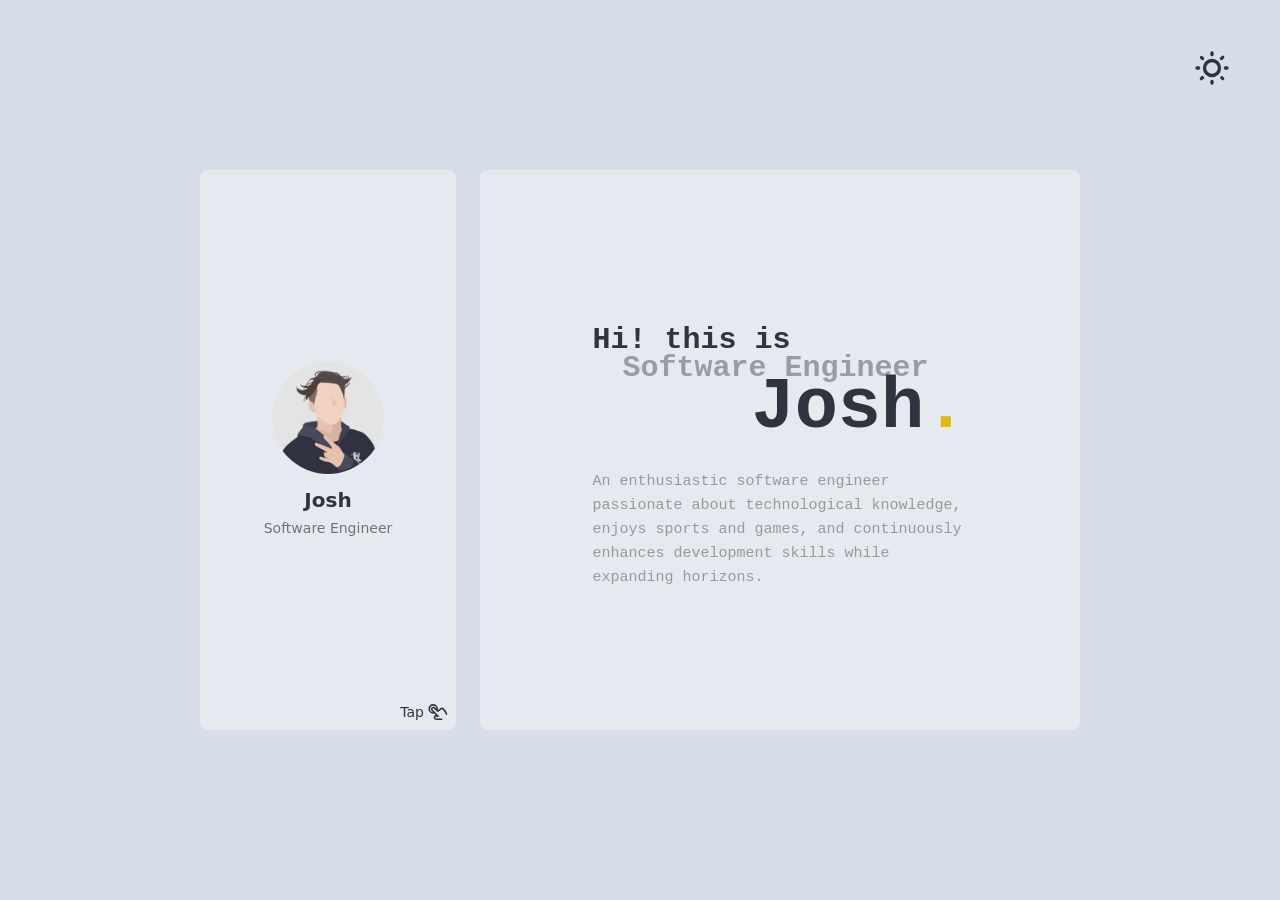
==== commit e5786976: "fix: image tag unoptimized" ====
--- a/index.html
+++ b/index.html
@@ -1 +1 @@
-<!DOCTYPE html><html lang="en" data-theme="nord"><head><meta charSet="utf-8"/><meta name="viewport" content="width=device-width, initial-scale=1"/><link rel="stylesheet" href="/_next/static/css/d52b0a0fb822738d.css" data-precedence="next"/><link rel="preload" as="script" fetchPriority="low" href="/_next/static/chunks/webpack-3d09e998b6221e12.js"/><script src="/_next/static/chunks/4bd1b696-18452535c1c4862d.js" async=""></script><script src="/_next/static/chunks/684-29725e30fd3bc1e8.js" async=""></script><script src="/_next/static/chunks/main-app-04469b8498138977.js" async=""></script><script src="/_next/static/chunks/766-0605ecc53ff97ebb.js" async=""></script><script src="/_next/static/chunks/app/page-ef372a4d7ca389b6.js" async=""></script><title>SE-Josh</title><meta name="description" content="this si SE-Josh&#x27;s personal website"/><link rel="icon" href="/favicon.ico" type="image/x-icon" sizes="256x256"/><script>document.querySelectorAll('body link[rel="icon"], body link[rel="apple-touch-icon"]').forEach(el => document.head.appendChild(el))</script><script src="/_next/static/chunks/polyfills-42372ed130431b0a.js" noModule=""></script></head><body class="bg-base-300 __variable_5cfdac __variable_9a8899 antialiased"><label class="swap swap-rotate fixed right-12 top-12 z-50"><input type="checkbox" class="theme-controller" value="halloween"/><svg class="swap-off h-10 w-10 fill-current" xmlns="http://www.w3.org/2000/svg" viewBox="0 0 24 24"><path d="M5.64,17l-.71.71a1,1,0,0,0,0,1.41,1,1,0,0,0,1.41,0l.71-.71A1,1,0,0,0,5.64,17ZM5,12a1,1,0,0,0-1-1H3a1,1,0,0,0,0,2H4A1,1,0,0,0,5,12Zm7-7a1,1,0,0,0,1-1V3a1,1,0,0,0-2,0V4A1,1,0,0,0,12,5ZM5.64,7.05a1,1,0,0,0,.7.29,1,1,0,0,0,.71-.29,1,1,0,0,0,0-1.41l-.71-.71A1,1,0,0,0,4.93,6.34Zm12,.29a1,1,0,0,0,.7-.29l.71-.71a1,1,0,1,0-1.41-1.41L17,5.64a1,1,0,0,0,0,1.41A1,1,0,0,0,17.66,7.34ZM21,11H20a1,1,0,0,0,0,2h1a1,1,0,0,0,0-2Zm-9,8a1,1,0,0,0-1,1v1a1,1,0,0,0,2,0V20A1,1,0,0,0,12,19ZM18.36,17A1,1,0,0,0,17,18.36l.71.71a1,1,0,0,0,1.41,0,1,1,0,0,0,0-1.41ZM12,6.5A5.5,5.5,0,1,0,17.5,12,5.51,5.51,0,0,0,12,6.5Zm0,9A3.5,3.5,0,1,1,15.5,12,3.5,3.5,0,0,1,12,15.5Z"></path></svg><svg class="swap-on h-10 w-10 fill-current" xmlns="http://www.w3.org/2000/svg" viewBox="0 0 24 24"><path d="M21.64,13a1,1,0,0,0-1.05-.14,8.05,8.05,0,0,1-3.37.73A8.15,8.15,0,0,1,9.08,5.49a8.59,8.59,0,0,1,.25-2A1,1,0,0,0,8,2.36,10.14,10.14,0,1,0,22,14.05,1,1,0,0,0,21.64,13Zm-9.5,6.69A8.14,8.14,0,0,1,7.08,5.22v.27A10.15,10.15,0,0,0,17.22,15.63a9.79,9.79,0,0,0,2.1-.22A8.11,8.11,0,0,1,12.14,19.73Z"></path></svg></label><div class="w-full h-screen flex flex-col items-center justify-center gap-6 md:flex-row md:px-3"><div class="p-10 w-full h-full md:p-0 md:w-64 md:h-140 [perspective:2000px]"><div class="relative h-full w-full transition-transform duration-500 [transform-style:preserve-3d]" style="transform:rotateY(0deg)"><div class="card absolute inset-0 flex flex-col items-center justify-center gap-3 rounded-box bg-base-200 [backface-visibility:hidden] cursor-pointer"><div class="avatar"><div class="w-28 rounded-full"><img alt="me-draw" loading="lazy" width="480" height="480" decoding="async" data-nimg="1" style="color:transparent" srcSet="/_next/image?url=%2F_next%2Fstatic%2Fmedia%2Fdraw.e557b8c3.jpg&amp;w=640&amp;q=75 1x, /_next/image?url=%2F_next%2Fstatic%2Fmedia%2Fdraw.e557b8c3.jpg&amp;w=1080&amp;q=75 2x" src="/_next/image?url=%2F_next%2Fstatic%2Fmedia%2Fdraw.e557b8c3.jpg&amp;w=1080&amp;q=75"/></div></div><div class="flex flex-col items-center gap-1"><span class="text-xl font-bold">Josh</span><span class="text-sm text-neutral-500">Software Engineer</span></div><div class="absolute bottom-2 right-2 flex items-center gap-1 text-sm"><span>Tap</span><svg xmlns="http://www.w3.org/2000/svg" width="20px" height="20px" viewBox="0 0 24 24" fill="currentColor" stroke="currentColor"><path fill="none" stroke="currentColor" stroke-miterlimit="10" stroke-width="1.91" d="M17.07,20.61H9.79a2,2,0,0,1-2-2,2,2,0,0,1,2-2h1.87L5,9.86a2,2,0,0,1-.19-2.65,1.88,1.88,0,0,1,1.47-.68,1.84,1.84,0,0,1,1.35.55l4.06,4.06,4.08-3.06a1.91,1.91,0,0,1,2.5.18h0A17.18,17.18,0,0,1,22.42,15l.06.19"></path><path fill="none" stroke="currentColor" stroke-miterlimit="10" stroke-width="1.91" d="M10.63,10.12A4.73,4.73,0,0,0,11,8.17,4.78,4.78,0,1,0,6.26,13a4.67,4.67,0,0,0,1.55-.26"></path></svg></div></div><div class="absolute inset-0 flex flex-col items-center justify-center gap-4 rounded-box bg-base-200 [backface-visibility:hidden]" style="transform:rotateY(180deg)"><ul class="menu rounded-box bg-base-200 gap-5 hidden md:flex"><li><a class="transition-all duration-300 ease-in-out menu-active"><svg xmlns="http://www.w3.org/2000/svg" class="h-5 w-5" viewBox="0 0 24 24" fill="currentColor" stroke="currentColor"><path d="M8.25 10.3125C8.25 9.79473 8.66973 9.375 9.1875 9.375H12.1875C12.7053 9.375 13.125 9.79473 13.125 10.3125V18.375C13.125 18.8928 12.7053 19.3125 12.1875 19.3125C11.6697 19.3125 11.25 18.8928 11.25 18.375V11.25H9.1875C8.66973 11.25 8.25 10.8303 8.25 10.3125Z"></path><path d="M7.82812 18.5625C7.82812 18.0447 8.24786 17.625 8.76562 17.625H15.2344C15.7521 17.625 16.1719 18.0447 16.1719 18.5625C16.1719 19.0803 15.7521 19.5 15.2344 19.5H8.76562C8.24786 19.5 7.82812 19.0803 7.82812 18.5625Z"></path><path d="M12 7.5C11.7033 7.5 11.4133 7.41203 11.1666 7.24721C10.92 7.08238 10.7277 6.84811 10.6142 6.57403C10.5006 6.29994 10.4709 5.99834 10.5288 5.70737C10.5867 5.41639 10.7296 5.14912 10.9393 4.93934C11.1491 4.72956 11.4164 4.5867 11.7074 4.52882C11.9983 4.47094 12.2999 4.50065 12.574 4.61418C12.8481 4.72771 13.0824 4.91997 13.2472 5.16665C13.412 5.41332 13.5 5.70333 13.5 6C13.5 6.39783 13.342 6.77936 13.0607 7.06066C12.7794 7.34197 12.3978 7.5 12 7.5Z"></path></svg>關於我</a></li><li><a class="transition-all duration-300 ease-in-out "><svg xmlns="http://www.w3.org/2000/svg" class="h-5 w-5" viewBox="0 0 24 24" fill="none" stroke="currentColor"><g clip-path="url(#clip0_53_13510)"><path stroke-linecap="round" stroke-linejoin="round" stroke-width="2" d="M15 18C16.6569 18 18 16.6569 18 15C18 13.3431 16.6569 12 15 12C13.3431 12 12 13.3431 12 15C12 16.6569 13.3431 18 15 18Z"></path><path stroke-linecap="round" stroke-linejoin="round" stroke-width="2" d="M13 17.5V22L15 20.5L17 22V17.5"></path><path stroke-linecap="round" stroke-linejoin="round" stroke-width="2" d="M10 19H5C4.46957 19 3.96086 18.7893 3.58579 18.4142C3.21071 18.0391 3 17.5304 3 17V7C3 5.9 3.9 5 5 5H19C19.5304 5 20.0391 5.21071 20.4142 5.58579C20.7893 5.96086 21 6.46957 21 7V17C20.9996 17.3507 20.9071 17.6952 20.7315 17.9988C20.556 18.3025 20.3037 18.5546 20 18.73"></path><path stroke-linecap="round" stroke-linejoin="round" stroke-width="2" d="M6 9H18"></path><path stroke-linecap="round" stroke-linejoin="round" stroke-width="2" d="M6 12H9"></path><path stroke-linecap="round" stroke-linejoin="round" stroke-width="2" d="M6 15H8"></path></g></svg>證照</a></li><li><a class="transition-all duration-300 ease-in-out "><svg xmlns="http://www.w3.org/2000/svg" class="h-5 w-5" viewBox="0 0 24 24" fill="none" stroke="currentColor"><path stroke-linecap="round" stroke-linejoin="round" stroke-width="2" d="M21 8V7a2 2 0 00-2-2H5a2 2 0 00-2 2v1m18 0l-9 6-9-6m18 0v9a2 2 0 01-2 2H5a2 2 0 01-2-2V8m18 0l-9 6-9-6"></path></svg>聯絡資訊</a></li><li><a class="transition-all duration-300 ease-in-out "><svg xmlns="http://www.w3.org/2000/svg" class="h-5 w-5" viewBox="0 0 24 24" fill="none" stroke="currentColor"><path stroke-linecap="round" stroke-linejoin="round" stroke-width="2" d="M13 10V3L4 14h7v7l9-11h-7z"></path></svg>技能表</a></li></ul><div class="flex flex-col items-start justify-center gap-4 block md:hidden"><main class="flex flex-col items-center justify-center w-full font-mono"><section class="flex flex-col items-start justify-start relative text-left w-full max-w-[220px] md:max-w-[375px] group"><div class="select-none font-bold text-3xl leading-[60px] mb-2 transition-all duration-1500 md:group-hover:pl-[50%] group-hover:text-transparent md:group-hover:pl-[30%]">Hi! this is</div><p class="select-none absolute text-[#29282866] font-extrabold text-3xl leading-[35px] mt-[41px] ml-[30px] transition-colors duration-1000 group-hover:text-primary invisible md:visible">Software Engineer</p><p class="select-none text-7xl leading-[60px] font-bold self-end mb-8 transition-all duration-1500 md:group-hover:pr-[40%] group-hover:text-primary">Josh<span class="text-[#e2b714]">.</span></p><p class="text-[15px] text-[#999999] leading-6 font-light text-left mb-0 transition-all duration-1500 group-hover:scale-110">An enthusiastic software engineer passionate about technological knowledge, enjoys sports and games, and continuously enhances development skills while expanding horizons.</p></section></main></div><div class="dock bg-neutral text-neutral-content rounded-b-box flex md:hidden"><button class=""><svg xmlns="http://www.w3.org/2000/svg" class="h-5 w-5" viewBox="0 0 24 24" fill="none" stroke="currentColor"><g clip-path="url(#clip0_53_13510)"><path stroke-linecap="round" stroke-linejoin="round" stroke-width="2" d="M15 18C16.6569 18 18 16.6569 18 15C18 13.3431 16.6569 12 15 12C13.3431 12 12 13.3431 12 15C12 16.6569 13.3431 18 15 18Z"></path><path stroke-linecap="round" stroke-linejoin="round" stroke-width="2" d="M13 17.5V22L15 20.5L17 22V17.5"></path><path stroke-linecap="round" stroke-linejoin="round" stroke-width="2" d="M10 19H5C4.46957 19 3.96086 18.7893 3.58579 18.4142C3.21071 18.0391 3 17.5304 3 17V7C3 5.9 3.9 5 5 5H19C19.5304 5 20.0391 5.21071 20.4142 5.58579C20.7893 5.96086 21 6.46957 21 7V17C20.9996 17.3507 20.9071 17.6952 20.7315 17.9988C20.556 18.3025 20.3037 18.5546 20 18.73"></path><path stroke-linecap="round" stroke-linejoin="round" stroke-width="2" d="M6 9H18"></path><path stroke-linecap="round" stroke-linejoin="round" stroke-width="2" d="M6 12H9"></path><path stroke-linecap="round" stroke-linejoin="round" stroke-width="2" d="M6 15H8"></path></g></svg><span class="dock-label my-1">Certs</span></button><button class=""><svg xmlns="http://www.w3.org/2000/svg" class="h-5 w-5" viewBox="0 0 24 24" fill="none" stroke="currentColor"><path stroke-linecap="round" stroke-linejoin="round" stroke-width="2" d="M21 8V7a2 2 0 00-2-2H5a2 2 0 00-2 2v1m18 0l-9 6-9-6m18 0v9a2 2 0 01-2 2H5a2 2 0 01-2-2V8m18 0l-9 6-9-6"></path></svg><span class="dock-label my-1">Contact</span></button><button class=""><svg xmlns="http://www.w3.org/2000/svg" class="h-5 w-5" viewBox="0 0 24 24" fill="none" stroke="currentColor"><path stroke-linecap="round" stroke-linejoin="round" stroke-width="2" d="M13 10V3L4 14h7v7l9-11h-7z"></path></svg><span class="dock-label my-1">Skills</span></button><button><svg xmlns="http://www.w3.org/2000/svg" width="20" height="20" fill="currentColor" class="bi bi-arrow-clockwise" viewBox="0 0 16 16"><path fill-rule="evenodd" d="M8 3a5 5 0 1 0 4.546 2.914.5.5 0 0 1 .908-.417A6 6 0 1 1 8 2z"></path><path d="M8 4.466V.534a.25.25 0 0 1 .41-.192l2.36 1.966c.12.1.12.284 0 .384L8.41 4.658A.25.25 0 0 1 8 4.466"></path></svg><span class="dock-label my-1">Back</span></button></div><div class="absolute bottom-2 right-2 flex items-center gap-1 text-sm cursor-pointer"><span>Back</span><span class="text-lg" role="img" aria-label="tap gesture"><svg xmlns="http://www.w3.org/2000/svg" width="20" height="20" fill="currentColor" class="bi bi-arrow-clockwise" viewBox="0 0 16 16"><path fill-rule="evenodd" d="M8 3a5 5 0 1 0 4.546 2.914.5.5 0 0 1 .908-.417A6 6 0 1 1 8 2z"></path><path d="M8 4.466V.534a.25.25 0 0 1 .41-.192l2.36 1.966c.12.1.12.284 0 .384L8.41 4.658A.25.25 0 0 1 8 4.466"></path></svg></span></div></div></div></div><div class="hidden md:block"><div class="w-full md:w-150 h-80 md:h-140 rounded-box bg-base-200 p-4 flex items-center justify-center relative overflow-hidden"><div class="transition-all duration-500 ease-in-out absolute p-4 w-full h-full flex items-center justify-center opacity-100 transform-none"><main class="flex flex-col items-center justify-center w-full font-mono"><section class="flex flex-col items-start justify-start relative text-left w-full max-w-[220px] md:max-w-[375px] group"><div class="select-none font-bold text-3xl leading-[60px] mb-2 transition-all duration-1500 md:group-hover:pl-[50%] group-hover:text-transparent md:group-hover:pl-[30%]">Hi! this is</div><p class="select-none absolute text-[#29282866] font-extrabold text-3xl leading-[35px] mt-[41px] ml-[30px] transition-colors duration-1000 group-hover:text-primary invisible md:visible">Software Engineer</p><p class="select-none text-7xl leading-[60px] font-bold self-end mb-8 transition-all duration-1500 md:group-hover:pr-[40%] group-hover:text-primary">Josh<span class="text-[#e2b714]">.</span></p><p class="text-[15px] text-[#999999] leading-6 font-light text-left mb-0 transition-all duration-1500 group-hover:scale-110">An enthusiastic software engineer passionate about technological knowledge, enjoys sports and games, and continuously enhances development skills while expanding horizons.</p></section></main></div><div class="transition-all duration-500 ease-in-out absolute p-4 w-full h-full flex items-center justify-center opacity-0 transform-translate-y-10 pointer-events-none"><div class="flex flex-col items-center gap-2"><div class="p-5"><div class="carousel w-full"><div id="PC-item1" class="carousel-item w-full"><img alt="Azure Certificate" loading="lazy" width="1582" height="845" decoding="async" data-nimg="1" class="object-contain h-full" style="color:transparent" srcSet="/_next/image?url=%2F_next%2Fstatic%2Fmedia%2FCert-Azure.c41324d3.jpg&amp;w=1920&amp;q=75 1x, /_next/image?url=%2F_next%2Fstatic%2Fmedia%2FCert-Azure.c41324d3.jpg&amp;w=3840&amp;q=75 2x" src="/_next/image?url=%2F_next%2Fstatic%2Fmedia%2FCert-Azure.c41324d3.jpg&amp;w=3840&amp;q=75"/></div><div id="PC-item2" class="carousel-item w-full flex flex-col"><img alt="GitHub Certificate" loading="lazy" width="1280" height="989" decoding="async" data-nimg="1" class="object-contain h-full" style="color:transparent" srcSet="/_next/image?url=%2F_next%2Fstatic%2Fmedia%2FCert-GitHub.7be32c09.jpg&amp;w=1920&amp;q=75 1x, /_next/image?url=%2F_next%2Fstatic%2Fmedia%2FCert-GitHub.7be32c09.jpg&amp;w=3840&amp;q=75 2x" src="/_next/image?url=%2F_next%2Fstatic%2Fmedia%2FCert-GitHub.7be32c09.jpg&amp;w=3840&amp;q=75"/></div><div id="PC-item3" class="carousel-item w-full"><img alt="Docker Certificate" loading="lazy" width="1280" height="989" decoding="async" data-nimg="1" class="object-contain h-full" style="color:transparent" srcSet="/_next/image?url=%2F_next%2Fstatic%2Fmedia%2FCert-Docker.ff42c845.jpg&amp;w=1920&amp;q=75 1x, /_next/image?url=%2F_next%2Fstatic%2Fmedia%2FCert-Docker.ff42c845.jpg&amp;w=3840&amp;q=75 2x" src="/_next/image?url=%2F_next%2Fstatic%2Fmedia%2FCert-Docker.ff42c845.jpg&amp;w=3840&amp;q=75"/></div><div id="PC-item4" class="carousel-item w-full"><img alt="Ubuntu Certificate" loading="lazy" width="1280" height="989" decoding="async" data-nimg="1" class="object-contain h-full" style="color:transparent" srcSet="/_next/image?url=%2F_next%2Fstatic%2Fmedia%2FCert-Ubuntu.10d2c094.jpg&amp;w=1920&amp;q=75 1x, /_next/image?url=%2F_next%2Fstatic%2Fmedia%2FCert-Ubuntu.10d2c094.jpg&amp;w=3840&amp;q=75 2x" src="/_next/image?url=%2F_next%2Fstatic%2Fmedia%2FCert-Ubuntu.10d2c094.jpg&amp;w=3840&amp;q=75"/></div></div><div class="flex w-full justify-center gap-2 py-2"><a href="#PC-item1" class="btn btn-xs">Azure</a><a href="#PC-item2" class="btn btn-xs">GitHub</a><a href="#PC-item3" class="btn btn-xs">Docker</a><a href="#PC-item4" class="btn btn-xs">Ubuntu</a></div></div></div></div><div class="transition-all duration-500 ease-in-out absolute p-4 w-full h-full flex items-center justify-center opacity-0 transform-translate-y-10 pointer-events-none"><ul class="list bg-base-200 rounded-box w-full"><li class="p-4 pb-2 text-xs opacity-60 tracking-wide">歡迎透過以下資訊與我聯繫</li><li class="list-row"><div class="text-4xl font-thin opacity-30 tabular-nums">１</div><div><img alt="linkedin logo" loading="lazy" width="320" height="320" decoding="async" data-nimg="1" class="size-10 rounded-box" style="color:transparent" srcSet="/_next/image?url=%2F_next%2Fstatic%2Fmedia%2Flinkedin.f15aedb4.png&amp;w=384&amp;q=75 1x, /_next/image?url=%2F_next%2Fstatic%2Fmedia%2Flinkedin.f15aedb4.png&amp;w=640&amp;q=75 2x" src="/_next/image?url=%2F_next%2Fstatic%2Fmedia%2Flinkedin.f15aedb4.png&amp;w=640&amp;q=75"/></div><div class="list-col-grow"><div>LinkedIn</div><div class="text-xs uppercase font-semibold opacity-60">Josh Lin</div></div><button class="btn btn-square btn-ghost"><svg class="size-[1.2em]" xmlns="http://www.w3.org/2000/svg" viewBox="0 0 24 24"><g stroke-linejoin="round" stroke-linecap="round" stroke-width="2" fill="none" stroke="currentColor"><path d="M6 3L20 12 6 21 6 3z"></path></g></svg></button></li><li class="list-row"><div class="text-4xl font-thin opacity-30 tabular-nums">２</div><div><img alt="github logo" loading="lazy" width="240" height="240" decoding="async" data-nimg="1" class="size-10 rounded-box" style="color:transparent" srcSet="/_next/image?url=%2F_next%2Fstatic%2Fmedia%2Fgithub.d2317e7d.png&amp;w=256&amp;q=75 1x, /_next/image?url=%2F_next%2Fstatic%2Fmedia%2Fgithub.d2317e7d.png&amp;w=640&amp;q=75 2x" src="/_next/image?url=%2F_next%2Fstatic%2Fmedia%2Fgithub.d2317e7d.png&amp;w=640&amp;q=75"/></div><div class="list-col-grow"><div>GitHub</div><div class="text-xs uppercase font-semibold opacity-60">SE-Josh</div></div><button class="btn btn-square btn-ghost"><svg class="size-[1.2em]" xmlns="http://www.w3.org/2000/svg" viewBox="0 0 24 24"><g stroke-linejoin="round" stroke-linecap="round" stroke-width="2" fill="none" stroke="currentColor"><path d="M6 3L20 12 6 21 6 3z"></path></g></svg></button></li><li class="list-row"><div class="text-4xl font-thin opacity-30 tabular-nums">３</div><div><img alt="hackmd logo" loading="lazy" width="400" height="400" decoding="async" data-nimg="1" class="size-10 rounded-box" style="color:transparent" srcSet="/_next/image?url=%2F_next%2Fstatic%2Fmedia%2Fhackmd.568f43f5.png&amp;w=640&amp;q=75 1x, /_next/image?url=%2F_next%2Fstatic%2Fmedia%2Fhackmd.568f43f5.png&amp;w=828&amp;q=75 2x" src="/_next/image?url=%2F_next%2Fstatic%2Fmedia%2Fhackmd.568f43f5.png&amp;w=828&amp;q=75"/></div><div class="list-col-grow"><div>HackMD</div><div class="text-xs uppercase font-semibold opacity-60">SE-Josh</div></div><button class="btn btn-square btn-ghost"><svg class="size-[1.2em]" xmlns="http://www.w3.org/2000/svg" viewBox="0 0 24 24"><g stroke-linejoin="round" stroke-linecap="round" stroke-width="2" fill="none" stroke="currentColor"><path d="M6 3L20 12 6 21 6 3z"></path></g></svg></button></li><li class="list-row"><div class="text-4xl font-thin opacity-30 tabular-nums">４</div><div><img alt="instagram logo" loading="lazy" width="320" height="320" decoding="async" data-nimg="1" class="size-10 rounded-box" style="color:transparent" srcSet="/_next/image?url=%2F_next%2Fstatic%2Fmedia%2Finstagram.fbb66a7f.png&amp;w=384&amp;q=75 1x, /_next/image?url=%2F_next%2Fstatic%2Fmedia%2Finstagram.fbb66a7f.png&amp;w=640&amp;q=75 2x" src="/_next/image?url=%2F_next%2Fstatic%2Fmedia%2Finstagram.fbb66a7f.png&amp;w=640&amp;q=75"/></div><div class="list-col-grow"><div>Instagram</div><div class="text-xs uppercase font-semibold opacity-60">87osh</div></div><button class="btn btn-square btn-ghost"><svg class="size-[1.2em]" xmlns="http://www.w3.org/2000/svg" viewBox="0 0 24 24"><g stroke-linejoin="round" stroke-linecap="round" stroke-width="2" fill="none" stroke="currentColor"><path d="M6 3L20 12 6 21 6 3z"></path></g></svg></button></li></ul></div><div class="transition-all duration-500 ease-in-out absolute p-4 w-full h-full flex items-center justify-center opacity-0 transform-translate-y-10 pointer-events-none"><section class="flex items-center justify-center w-full h-full"><div class="mockup-code bg-base-100 text-base-content w-full h-full"><div class="hidden md:block"><pre data-prefix="$"><code>const skillSet = {</code></pre><pre data-prefix="&gt;" class="text-info"><code>  cloudPlatforms: [</code></pre><pre data-prefix=" " class="text-info"><code>    &#x27;Azure&#x27;,</code></pre><pre data-prefix=" " class="text-info"><code>    &#x27;Google Cloud Platform&#x27;</code></pre><pre data-prefix="" class="text-info"><code>  ],</code></pre><pre data-prefix="&gt;" class="text-warning"><code>  devOpsAndContainer: [</code></pre><pre data-prefix=" " class="text-warning"><code>    &#x27;Docker Foundations&#x27;,</code></pre><pre data-prefix=" " class="text-warning"><code>    &#x27;Containerization&#x27;,</code></pre><pre data-prefix=" " class="text-warning"><code>    &#x27;GitLab CI/CD&#x27;,</code></pre><pre data-prefix="" class="text-warning"><code>  ],</code></pre><pre data-prefix="&gt;" class="text-success"><code>  linuxAndCli: [</code></pre><pre data-prefix=" " class="text-success"><code>    &#x27;Linux System Administration&#x27;,</code></pre><pre data-prefix=" " class="text-success"><code>    &#x27;CLI&#x27;</code></pre><pre data-prefix="" class="text-success"><code>  ],</code></pre><pre data-prefix="&gt;" class="text-accent"><code>  frontend: [</code></pre><pre data-prefix=" " class="text-accent"><code>    &#x27;React / Next / React Native / Vue&#x27;,</code></pre><pre data-prefix=" " class="text-accent"><code>    &#x27;TypeScript&#x27;,</code></pre><pre data-prefix=" " class="text-accent"><code>    &#x27;GraphQL&#x27;</code></pre><pre data-prefix="" class="text-accent"><code>  ],</code></pre><pre data-prefix="&gt;" class="text-primary"><code>  backend: [&#x27;Node.js&#x27;],</code></pre><pre data-prefix="$"><code>};</code></pre></div><div class="block md:hidden"><pre data-prefix="&gt;" class="text-info"><code>Cloud: Azure / GCP</code></pre><pre data-prefix="&gt;" class="text-warning"><code>DevOps: Docker &amp; CI / CD</code></pre><pre data-prefix="&gt;" class="text-success"><code>Linux: Ubuntu / CLI</code></pre><pre data-prefix="&gt;" class="text-accent"><code>Frontend: React(Native) / Vue</code></pre><pre data-prefix="&gt;" class="text-primary"><code>Backend: Node / GraphQL</code></pre></div></div></section></div></div></div></div><!--$--><!--/$--><!--$--><!--/$--><script src="/_next/static/chunks/webpack-3d09e998b6221e12.js" async=""></script><script>(self.__next_f=self.__next_f||[]).push([0])</script><script>self.__next_f.push([1,"1:\"$Sreact.fragment\"\n2:I[7555,[],\"\"]\n3:I[1295,[],\"\"]\n4:I[894,[],\"ClientPageRoot\"]\n5:I[9699,[\"766\",\"static/chunks/766-0605ecc53ff97ebb.js\",\"974\",\"static/chunks/app/page-ef372a4d7ca389b6.js\"],\"default\"]\n8:I[9665,[],\"MetadataBoundary\"]\na:I[9665,[],\"OutletBoundary\"]\nd:I[4911,[],\"AsyncMetadataOutlet\"]\nf:I[9665,[],\"ViewportBoundary\"]\n11:I[6614,[],\"\"]\n:HL[\"/_next/static/css/d52b0a0fb822738d.css\",\"style\"]\n"])</script><script>self.__next_f.push([1,"0:{\"P\":null,\"b\":\"ySHLVYUMPhEM-E1bsIHVT\",\"p\":\"\",\"c\":[\"\",\"\"],\"i\":false,\"f\":[[[\"\",{\"children\":[\"__PAGE__\",{}]},\"$undefined\",\"$undefined\",true],[\"\",[\"$\",\"$1\",\"c\",{\"children\":[[[\"$\",\"link\",\"0\",{\"rel\":\"stylesheet\",\"href\":\"/_next/static/css/d52b0a0fb822738d.css\",\"precedence\":\"next\",\"crossOrigin\":\"$undefined\",\"nonce\":\"$undefined\"}]],[\"$\",\"html\",null,{\"lang\":\"en\",\"data-theme\":\"nord\",\"children\":[\"$\",\"body\",null,{\"className\":\"bg-base-300 __variable_5cfdac __variable_9a8899 antialiased\",\"children\":[[\"$\",\"label\",null,{\"className\":\"swap swap-rotate fixed right-12 top-12 z-50\",\"children\":[[\"$\",\"input\",null,{\"type\":\"checkbox\",\"className\":\"theme-controller\",\"value\":\"halloween\"}],[\"$\",\"svg\",null,{\"className\":\"swap-off h-10 w-10 fill-current\",\"xmlns\":\"http://www.w3.org/2000/svg\",\"viewBox\":\"0 0 24 24\",\"children\":[\"$\",\"path\",null,{\"d\":\"M5.64,17l-.71.71a1,1,0,0,0,0,1.41,1,1,0,0,0,1.41,0l.71-.71A1,1,0,0,0,5.64,17ZM5,12a1,1,0,0,0-1-1H3a1,1,0,0,0,0,2H4A1,1,0,0,0,5,12Zm7-7a1,1,0,0,0,1-1V3a1,1,0,0,0-2,0V4A1,1,0,0,0,12,5ZM5.64,7.05a1,1,0,0,0,.7.29,1,1,0,0,0,.71-.29,1,1,0,0,0,0-1.41l-.71-.71A1,1,0,0,0,4.93,6.34Zm12,.29a1,1,0,0,0,.7-.29l.71-.71a1,1,0,1,0-1.41-1.41L17,5.64a1,1,0,0,0,0,1.41A1,1,0,0,0,17.66,7.34ZM21,11H20a1,1,0,0,0,0,2h1a1,1,0,0,0,0-2Zm-9,8a1,1,0,0,0-1,1v1a1,1,0,0,0,2,0V20A1,1,0,0,0,12,19ZM18.36,17A1,1,0,0,0,17,18.36l.71.71a1,1,0,0,0,1.41,0,1,1,0,0,0,0-1.41ZM12,6.5A5.5,5.5,0,1,0,17.5,12,5.51,5.51,0,0,0,12,6.5Zm0,9A3.5,3.5,0,1,1,15.5,12,3.5,3.5,0,0,1,12,15.5Z\"}]}],[\"$\",\"svg\",null,{\"className\":\"swap-on h-10 w-10 fill-current\",\"xmlns\":\"http://www.w3.org/2000/svg\",\"viewBox\":\"0 0 24 24\",\"children\":[\"$\",\"path\",null,{\"d\":\"M21.64,13a1,1,0,0,0-1.05-.14,8.05,8.05,0,0,1-3.37.73A8.15,8.15,0,0,1,9.08,5.49a8.59,8.59,0,0,1,.25-2A1,1,0,0,0,8,2.36,10.14,10.14,0,1,0,22,14.05,1,1,0,0,0,21.64,13Zm-9.5,6.69A8.14,8.14,0,0,1,7.08,5.22v.27A10.15,10.15,0,0,0,17.22,15.63a9.79,9.79,0,0,0,2.1-.22A8.11,8.11,0,0,1,12.14,19.73Z\"}]}]]}],[\"$\",\"$L2\",null,{\"parallelRouterKey\":\"children\",\"error\":\"$undefined\",\"errorStyles\":\"$undefined\",\"errorScripts\":\"$undefined\",\"template\":[\"$\",\"$L3\",null,{}],\"templateStyles\":\"$undefined\",\"templateScripts\":\"$undefined\",\"notFound\":[[[\"$\",\"title\",null,{\"children\":\"404: This page could not be found.\"}],[\"$\",\"div\",null,{\"style\":{\"fontFamily\":\"system-ui,\\\"Segoe UI\\\",Roboto,Helvetica,Arial,sans-serif,\\\"Apple Color Emoji\\\",\\\"Segoe UI Emoji\\\"\",\"height\":\"100vh\",\"textAlign\":\"center\",\"display\":\"flex\",\"flexDirection\":\"column\",\"alignItems\":\"center\",\"justifyContent\":\"center\"},\"children\":[\"$\",\"div\",null,{\"children\":[[\"$\",\"style\",null,{\"dangerouslySetInnerHTML\":{\"__html\":\"body{color:#000;background:#fff;margin:0}.next-error-h1{border-right:1px solid rgba(0,0,0,.3)}@media (prefers-color-scheme:dark){body{color:#fff;background:#000}.next-error-h1{border-right:1px solid rgba(255,255,255,.3)}}\"}}],[\"$\",\"h1\",null,{\"className\":\"next-error-h1\",\"style\":{\"display\":\"inline-block\",\"margin\":\"0 20px 0 0\",\"padding\":\"0 23px 0 0\",\"fontSize\":24,\"fontWeight\":500,\"verticalAlign\":\"top\",\"lineHeight\":\"49px\"},\"children\":404}],[\"$\",\"div\",null,{\"style\":{\"display\":\"inline-block\"},\"children\":[\"$\",\"h2\",null,{\"style\":{\"fontSize\":14,\"fontWeight\":400,\"lineHeight\":\"49px\",\"margin\":0},\"children\":\"This page could not be found.\"}]}]]}]}]],[]],\"forbidden\":\"$undefined\",\"unauthorized\":\"$undefined\"}]]}]}]]}],{\"children\":[\"__PAGE__\",[\"$\",\"$1\",\"c\",{\"children\":[[\"$\",\"$L4\",null,{\"Component\":\"$5\",\"searchParams\":{},\"params\":{},\"promises\":[\"$@6\",\"$@7\"]}],[\"$\",\"$L8\",null,{\"children\":\"$L9\"}],null,[\"$\",\"$La\",null,{\"children\":[\"$Lb\",\"$Lc\",[\"$\",\"$Ld\",null,{\"promise\":\"$@e\"}]]}]]}],{},null,false]},null,false],[\"$\",\"$1\",\"h\",{\"children\":[null,[\"$\",\"$1\",\"5cxrgWEYaS1HjTRx0IaU2\",{\"children\":[[\"$\",\"$Lf\",null,{\"children\":\"$L10\"}],null]}],null]}],false]],\"m\":\"$undefined\",\"G\":[\"$11\",\"$undefined\"],\"s\":false,\"S\":true}\n"])</script><script>self.__next_f.push([1,"12:\"$Sreact.suspense\"\n13:I[4911,[],\"AsyncMetadata\"]\n6:{}\n7:{}\n9:[\"$\",\"$12\",null,{\"fallback\":null,\"children\":[\"$\",\"$L13\",null,{\"promise\":\"$@14\"}]}]\n"])</script><script>self.__next_f.push([1,"c:null\n"])</script><script>self.__next_f.push([1,"10:[[\"$\",\"meta\",\"0\",{\"charSet\":\"utf-8\"}],[\"$\",\"meta\",\"1\",{\"name\":\"viewport\",\"content\":\"width=device-width, initial-scale=1\"}]]\nb:null\n"])</script><script>self.__next_f.push([1,"14:{\"metadata\":[[\"$\",\"title\",\"0\",{\"children\":\"SE-Josh\"}],[\"$\",\"meta\",\"1\",{\"name\":\"description\",\"content\":\"this si SE-Josh's personal website\"}],[\"$\",\"link\",\"2\",{\"rel\":\"icon\",\"href\":\"/favicon.ico\",\"type\":\"image/x-icon\",\"sizes\":\"256x256\"}]],\"error\":null,\"digest\":\"$undefined\"}\ne:{\"metadata\":\"$14:metadata\",\"error\":null,\"digest\":\"$undefined\"}\n"])</script></body></html>+<!DOCTYPE html><html lang="en" data-theme="nord"><head><meta charSet="utf-8"/><meta name="viewport" content="width=device-width, initial-scale=1"/><link rel="stylesheet" href="/_next/static/css/d52b0a0fb822738d.css" data-precedence="next"/><link rel="preload" as="script" fetchPriority="low" href="/_next/static/chunks/webpack-3d09e998b6221e12.js"/><script src="/_next/static/chunks/4bd1b696-18452535c1c4862d.js" async=""></script><script src="/_next/static/chunks/684-29725e30fd3bc1e8.js" async=""></script><script src="/_next/static/chunks/main-app-04469b8498138977.js" async=""></script><script src="/_next/static/chunks/766-9857812d1cce3e70.js" async=""></script><script src="/_next/static/chunks/app/page-ef372a4d7ca389b6.js" async=""></script><title>SE-Josh</title><meta name="description" content="this si SE-Josh&#x27;s personal website"/><link rel="icon" href="/favicon.ico" type="image/x-icon" sizes="256x256"/><script>document.querySelectorAll('body link[rel="icon"], body link[rel="apple-touch-icon"]').forEach(el => document.head.appendChild(el))</script><script src="/_next/static/chunks/polyfills-42372ed130431b0a.js" noModule=""></script></head><body class="bg-base-300 __variable_5cfdac __variable_9a8899 antialiased"><label class="swap swap-rotate fixed right-12 top-12 z-50"><input type="checkbox" class="theme-controller" value="halloween"/><svg class="swap-off h-10 w-10 fill-current" xmlns="http://www.w3.org/2000/svg" viewBox="0 0 24 24"><path d="M5.64,17l-.71.71a1,1,0,0,0,0,1.41,1,1,0,0,0,1.41,0l.71-.71A1,1,0,0,0,5.64,17ZM5,12a1,1,0,0,0-1-1H3a1,1,0,0,0,0,2H4A1,1,0,0,0,5,12Zm7-7a1,1,0,0,0,1-1V3a1,1,0,0,0-2,0V4A1,1,0,0,0,12,5ZM5.64,7.05a1,1,0,0,0,.7.29,1,1,0,0,0,.71-.29,1,1,0,0,0,0-1.41l-.71-.71A1,1,0,0,0,4.93,6.34Zm12,.29a1,1,0,0,0,.7-.29l.71-.71a1,1,0,1,0-1.41-1.41L17,5.64a1,1,0,0,0,0,1.41A1,1,0,0,0,17.66,7.34ZM21,11H20a1,1,0,0,0,0,2h1a1,1,0,0,0,0-2Zm-9,8a1,1,0,0,0-1,1v1a1,1,0,0,0,2,0V20A1,1,0,0,0,12,19ZM18.36,17A1,1,0,0,0,17,18.36l.71.71a1,1,0,0,0,1.41,0,1,1,0,0,0,0-1.41ZM12,6.5A5.5,5.5,0,1,0,17.5,12,5.51,5.51,0,0,0,12,6.5Zm0,9A3.5,3.5,0,1,1,15.5,12,3.5,3.5,0,0,1,12,15.5Z"></path></svg><svg class="swap-on h-10 w-10 fill-current" xmlns="http://www.w3.org/2000/svg" viewBox="0 0 24 24"><path d="M21.64,13a1,1,0,0,0-1.05-.14,8.05,8.05,0,0,1-3.37.73A8.15,8.15,0,0,1,9.08,5.49a8.59,8.59,0,0,1,.25-2A1,1,0,0,0,8,2.36,10.14,10.14,0,1,0,22,14.05,1,1,0,0,0,21.64,13Zm-9.5,6.69A8.14,8.14,0,0,1,7.08,5.22v.27A10.15,10.15,0,0,0,17.22,15.63a9.79,9.79,0,0,0,2.1-.22A8.11,8.11,0,0,1,12.14,19.73Z"></path></svg></label><div class="w-full h-screen flex flex-col items-center justify-center gap-6 md:flex-row md:px-3"><div class="p-10 w-full h-full md:p-0 md:w-64 md:h-140 [perspective:2000px]"><div class="relative h-full w-full transition-transform duration-500 [transform-style:preserve-3d]" style="transform:rotateY(0deg)"><div class="card absolute inset-0 flex flex-col items-center justify-center gap-3 rounded-box bg-base-200 [backface-visibility:hidden] cursor-pointer"><div class="avatar"><div class="w-28 rounded-full"><img alt="me-draw" loading="lazy" width="480" height="480" decoding="async" data-nimg="1" style="color:transparent" src="/_next/static/media/draw.e557b8c3.jpg"/></div></div><div class="flex flex-col items-center gap-1"><span class="text-xl font-bold">Josh</span><span class="text-sm text-neutral-500">Software Engineer</span></div><div class="absolute bottom-2 right-2 flex items-center gap-1 text-sm"><span>Tap</span><svg xmlns="http://www.w3.org/2000/svg" width="20px" height="20px" viewBox="0 0 24 24" fill="currentColor" stroke="currentColor"><path fill="none" stroke="currentColor" stroke-miterlimit="10" stroke-width="1.91" d="M17.07,20.61H9.79a2,2,0,0,1-2-2,2,2,0,0,1,2-2h1.87L5,9.86a2,2,0,0,1-.19-2.65,1.88,1.88,0,0,1,1.47-.68,1.84,1.84,0,0,1,1.35.55l4.06,4.06,4.08-3.06a1.91,1.91,0,0,1,2.5.18h0A17.18,17.18,0,0,1,22.42,15l.06.19"></path><path fill="none" stroke="currentColor" stroke-miterlimit="10" stroke-width="1.91" d="M10.63,10.12A4.73,4.73,0,0,0,11,8.17,4.78,4.78,0,1,0,6.26,13a4.67,4.67,0,0,0,1.55-.26"></path></svg></div></div><div class="absolute inset-0 flex flex-col items-center justify-center gap-4 rounded-box bg-base-200 [backface-visibility:hidden]" style="transform:rotateY(180deg)"><ul class="menu rounded-box bg-base-200 gap-5 hidden md:flex"><li><a class="transition-all duration-300 ease-in-out menu-active"><svg xmlns="http://www.w3.org/2000/svg" class="h-5 w-5" viewBox="0 0 24 24" fill="currentColor" stroke="currentColor"><path d="M8.25 10.3125C8.25 9.79473 8.66973 9.375 9.1875 9.375H12.1875C12.7053 9.375 13.125 9.79473 13.125 10.3125V18.375C13.125 18.8928 12.7053 19.3125 12.1875 19.3125C11.6697 19.3125 11.25 18.8928 11.25 18.375V11.25H9.1875C8.66973 11.25 8.25 10.8303 8.25 10.3125Z"></path><path d="M7.82812 18.5625C7.82812 18.0447 8.24786 17.625 8.76562 17.625H15.2344C15.7521 17.625 16.1719 18.0447 16.1719 18.5625C16.1719 19.0803 15.7521 19.5 15.2344 19.5H8.76562C8.24786 19.5 7.82812 19.0803 7.82812 18.5625Z"></path><path d="M12 7.5C11.7033 7.5 11.4133 7.41203 11.1666 7.24721C10.92 7.08238 10.7277 6.84811 10.6142 6.57403C10.5006 6.29994 10.4709 5.99834 10.5288 5.70737C10.5867 5.41639 10.7296 5.14912 10.9393 4.93934C11.1491 4.72956 11.4164 4.5867 11.7074 4.52882C11.9983 4.47094 12.2999 4.50065 12.574 4.61418C12.8481 4.72771 13.0824 4.91997 13.2472 5.16665C13.412 5.41332 13.5 5.70333 13.5 6C13.5 6.39783 13.342 6.77936 13.0607 7.06066C12.7794 7.34197 12.3978 7.5 12 7.5Z"></path></svg>關於我</a></li><li><a class="transition-all duration-300 ease-in-out "><svg xmlns="http://www.w3.org/2000/svg" class="h-5 w-5" viewBox="0 0 24 24" fill="none" stroke="currentColor"><g clip-path="url(#clip0_53_13510)"><path stroke-linecap="round" stroke-linejoin="round" stroke-width="2" d="M15 18C16.6569 18 18 16.6569 18 15C18 13.3431 16.6569 12 15 12C13.3431 12 12 13.3431 12 15C12 16.6569 13.3431 18 15 18Z"></path><path stroke-linecap="round" stroke-linejoin="round" stroke-width="2" d="M13 17.5V22L15 20.5L17 22V17.5"></path><path stroke-linecap="round" stroke-linejoin="round" stroke-width="2" d="M10 19H5C4.46957 19 3.96086 18.7893 3.58579 18.4142C3.21071 18.0391 3 17.5304 3 17V7C3 5.9 3.9 5 5 5H19C19.5304 5 20.0391 5.21071 20.4142 5.58579C20.7893 5.96086 21 6.46957 21 7V17C20.9996 17.3507 20.9071 17.6952 20.7315 17.9988C20.556 18.3025 20.3037 18.5546 20 18.73"></path><path stroke-linecap="round" stroke-linejoin="round" stroke-width="2" d="M6 9H18"></path><path stroke-linecap="round" stroke-linejoin="round" stroke-width="2" d="M6 12H9"></path><path stroke-linecap="round" stroke-linejoin="round" stroke-width="2" d="M6 15H8"></path></g></svg>證照</a></li><li><a class="transition-all duration-300 ease-in-out "><svg xmlns="http://www.w3.org/2000/svg" class="h-5 w-5" viewBox="0 0 24 24" fill="none" stroke="currentColor"><path stroke-linecap="round" stroke-linejoin="round" stroke-width="2" d="M21 8V7a2 2 0 00-2-2H5a2 2 0 00-2 2v1m18 0l-9 6-9-6m18 0v9a2 2 0 01-2 2H5a2 2 0 01-2-2V8m18 0l-9 6-9-6"></path></svg>聯絡資訊</a></li><li><a class="transition-all duration-300 ease-in-out "><svg xmlns="http://www.w3.org/2000/svg" class="h-5 w-5" viewBox="0 0 24 24" fill="none" stroke="currentColor"><path stroke-linecap="round" stroke-linejoin="round" stroke-width="2" d="M13 10V3L4 14h7v7l9-11h-7z"></path></svg>技能表</a></li></ul><div class="flex flex-col items-start justify-center gap-4 block md:hidden"><main class="flex flex-col items-center justify-center w-full font-mono"><section class="flex flex-col items-start justify-start relative text-left w-full max-w-[220px] md:max-w-[375px] group"><div class="select-none font-bold text-3xl leading-[60px] mb-2 transition-all duration-1500 md:group-hover:pl-[50%] group-hover:text-transparent md:group-hover:pl-[30%]">Hi! this is</div><p class="select-none absolute text-[#29282866] font-extrabold text-3xl leading-[35px] mt-[41px] ml-[30px] transition-colors duration-1000 group-hover:text-primary invisible md:visible">Software Engineer</p><p class="select-none text-7xl leading-[60px] font-bold self-end mb-8 transition-all duration-1500 md:group-hover:pr-[40%] group-hover:text-primary">Josh<span class="text-[#e2b714]">.</span></p><p class="text-[15px] text-[#999999] leading-6 font-light text-left mb-0 transition-all duration-1500 group-hover:scale-110">An enthusiastic software engineer passionate about technological knowledge, enjoys sports and games, and continuously enhances development skills while expanding horizons.</p></section></main></div><div class="dock bg-neutral text-neutral-content rounded-b-box flex md:hidden"><button class=""><svg xmlns="http://www.w3.org/2000/svg" class="h-5 w-5" viewBox="0 0 24 24" fill="none" stroke="currentColor"><g clip-path="url(#clip0_53_13510)"><path stroke-linecap="round" stroke-linejoin="round" stroke-width="2" d="M15 18C16.6569 18 18 16.6569 18 15C18 13.3431 16.6569 12 15 12C13.3431 12 12 13.3431 12 15C12 16.6569 13.3431 18 15 18Z"></path><path stroke-linecap="round" stroke-linejoin="round" stroke-width="2" d="M13 17.5V22L15 20.5L17 22V17.5"></path><path stroke-linecap="round" stroke-linejoin="round" stroke-width="2" d="M10 19H5C4.46957 19 3.96086 18.7893 3.58579 18.4142C3.21071 18.0391 3 17.5304 3 17V7C3 5.9 3.9 5 5 5H19C19.5304 5 20.0391 5.21071 20.4142 5.58579C20.7893 5.96086 21 6.46957 21 7V17C20.9996 17.3507 20.9071 17.6952 20.7315 17.9988C20.556 18.3025 20.3037 18.5546 20 18.73"></path><path stroke-linecap="round" stroke-linejoin="round" stroke-width="2" d="M6 9H18"></path><path stroke-linecap="round" stroke-linejoin="round" stroke-width="2" d="M6 12H9"></path><path stroke-linecap="round" stroke-linejoin="round" stroke-width="2" d="M6 15H8"></path></g></svg><span class="dock-label my-1">Certs</span></button><button class=""><svg xmlns="http://www.w3.org/2000/svg" class="h-5 w-5" viewBox="0 0 24 24" fill="none" stroke="currentColor"><path stroke-linecap="round" stroke-linejoin="round" stroke-width="2" d="M21 8V7a2 2 0 00-2-2H5a2 2 0 00-2 2v1m18 0l-9 6-9-6m18 0v9a2 2 0 01-2 2H5a2 2 0 01-2-2V8m18 0l-9 6-9-6"></path></svg><span class="dock-label my-1">Contact</span></button><button class=""><svg xmlns="http://www.w3.org/2000/svg" class="h-5 w-5" viewBox="0 0 24 24" fill="none" stroke="currentColor"><path stroke-linecap="round" stroke-linejoin="round" stroke-width="2" d="M13 10V3L4 14h7v7l9-11h-7z"></path></svg><span class="dock-label my-1">Skills</span></button><button><svg xmlns="http://www.w3.org/2000/svg" width="20" height="20" fill="currentColor" class="bi bi-arrow-clockwise" viewBox="0 0 16 16"><path fill-rule="evenodd" d="M8 3a5 5 0 1 0 4.546 2.914.5.5 0 0 1 .908-.417A6 6 0 1 1 8 2z"></path><path d="M8 4.466V.534a.25.25 0 0 1 .41-.192l2.36 1.966c.12.1.12.284 0 .384L8.41 4.658A.25.25 0 0 1 8 4.466"></path></svg><span class="dock-label my-1">Back</span></button></div><div class="absolute bottom-2 right-2 flex items-center gap-1 text-sm cursor-pointer"><span>Back</span><span class="text-lg" role="img" aria-label="tap gesture"><svg xmlns="http://www.w3.org/2000/svg" width="20" height="20" fill="currentColor" class="bi bi-arrow-clockwise" viewBox="0 0 16 16"><path fill-rule="evenodd" d="M8 3a5 5 0 1 0 4.546 2.914.5.5 0 0 1 .908-.417A6 6 0 1 1 8 2z"></path><path d="M8 4.466V.534a.25.25 0 0 1 .41-.192l2.36 1.966c.12.1.12.284 0 .384L8.41 4.658A.25.25 0 0 1 8 4.466"></path></svg></span></div></div></div></div><div class="hidden md:block"><div class="w-full md:w-150 h-80 md:h-140 rounded-box bg-base-200 p-4 flex items-center justify-center relative overflow-hidden"><div class="transition-all duration-500 ease-in-out absolute p-4 w-full h-full flex items-center justify-center opacity-100 transform-none"><main class="flex flex-col items-center justify-center w-full font-mono"><section class="flex flex-col items-start justify-start relative text-left w-full max-w-[220px] md:max-w-[375px] group"><div class="select-none font-bold text-3xl leading-[60px] mb-2 transition-all duration-1500 md:group-hover:pl-[50%] group-hover:text-transparent md:group-hover:pl-[30%]">Hi! this is</div><p class="select-none absolute text-[#29282866] font-extrabold text-3xl leading-[35px] mt-[41px] ml-[30px] transition-colors duration-1000 group-hover:text-primary invisible md:visible">Software Engineer</p><p class="select-none text-7xl leading-[60px] font-bold self-end mb-8 transition-all duration-1500 md:group-hover:pr-[40%] group-hover:text-primary">Josh<span class="text-[#e2b714]">.</span></p><p class="text-[15px] text-[#999999] leading-6 font-light text-left mb-0 transition-all duration-1500 group-hover:scale-110">An enthusiastic software engineer passionate about technological knowledge, enjoys sports and games, and continuously enhances development skills while expanding horizons.</p></section></main></div><div class="transition-all duration-500 ease-in-out absolute p-4 w-full h-full flex items-center justify-center opacity-0 transform-translate-y-10 pointer-events-none"><div class="flex flex-col items-center gap-2"><div class="p-5"><div class="carousel w-full"><div id="PC-item1" class="carousel-item w-full"><img alt="Azure Certificate" loading="lazy" width="1582" height="845" decoding="async" data-nimg="1" class="object-contain h-full" style="color:transparent" src="/_next/static/media/Cert-Azure.c41324d3.jpg"/></div><div id="PC-item2" class="carousel-item w-full flex flex-col"><img alt="GitHub Certificate" loading="lazy" width="1280" height="989" decoding="async" data-nimg="1" class="object-contain h-full" style="color:transparent" src="/_next/static/media/Cert-GitHub.7be32c09.jpg"/></div><div id="PC-item3" class="carousel-item w-full"><img alt="Docker Certificate" loading="lazy" width="1280" height="989" decoding="async" data-nimg="1" class="object-contain h-full" style="color:transparent" src="/_next/static/media/Cert-Docker.ff42c845.jpg"/></div><div id="PC-item4" class="carousel-item w-full"><img alt="Ubuntu Certificate" loading="lazy" width="1280" height="989" decoding="async" data-nimg="1" class="object-contain h-full" style="color:transparent" src="/_next/static/media/Cert-Ubuntu.10d2c094.jpg"/></div></div><div class="flex w-full justify-center gap-2 py-2"><a href="#PC-item1" class="btn btn-xs">Azure</a><a href="#PC-item2" class="btn btn-xs">GitHub</a><a href="#PC-item3" class="btn btn-xs">Docker</a><a href="#PC-item4" class="btn btn-xs">Ubuntu</a></div></div></div></div><div class="transition-all duration-500 ease-in-out absolute p-4 w-full h-full flex items-center justify-center opacity-0 transform-translate-y-10 pointer-events-none"><ul class="list bg-base-200 rounded-box w-full"><li class="p-4 pb-2 text-xs opacity-60 tracking-wide">歡迎透過以下資訊與我聯繫</li><li class="list-row"><div class="text-4xl font-thin opacity-30 tabular-nums">１</div><div><img alt="linkedin logo" loading="lazy" width="320" height="320" decoding="async" data-nimg="1" class="size-10 rounded-box" style="color:transparent" src="/_next/static/media/linkedin.f15aedb4.png"/></div><div class="list-col-grow"><div>LinkedIn</div><div class="text-xs uppercase font-semibold opacity-60">Josh Lin</div></div><button class="btn btn-square btn-ghost"><svg class="size-[1.2em]" xmlns="http://www.w3.org/2000/svg" viewBox="0 0 24 24"><g stroke-linejoin="round" stroke-linecap="round" stroke-width="2" fill="none" stroke="currentColor"><path d="M6 3L20 12 6 21 6 3z"></path></g></svg></button></li><li class="list-row"><div class="text-4xl font-thin opacity-30 tabular-nums">２</div><div><img alt="github logo" loading="lazy" width="240" height="240" decoding="async" data-nimg="1" class="size-10 rounded-box" style="color:transparent" src="/_next/static/media/github.d2317e7d.png"/></div><div class="list-col-grow"><div>GitHub</div><div class="text-xs uppercase font-semibold opacity-60">SE-Josh</div></div><button class="btn btn-square btn-ghost"><svg class="size-[1.2em]" xmlns="http://www.w3.org/2000/svg" viewBox="0 0 24 24"><g stroke-linejoin="round" stroke-linecap="round" stroke-width="2" fill="none" stroke="currentColor"><path d="M6 3L20 12 6 21 6 3z"></path></g></svg></button></li><li class="list-row"><div class="text-4xl font-thin opacity-30 tabular-nums">３</div><div><img alt="hackmd logo" loading="lazy" width="400" height="400" decoding="async" data-nimg="1" class="size-10 rounded-box" style="color:transparent" src="/_next/static/media/hackmd.568f43f5.png"/></div><div class="list-col-grow"><div>HackMD</div><div class="text-xs uppercase font-semibold opacity-60">SE-Josh</div></div><button class="btn btn-square btn-ghost"><svg class="size-[1.2em]" xmlns="http://www.w3.org/2000/svg" viewBox="0 0 24 24"><g stroke-linejoin="round" stroke-linecap="round" stroke-width="2" fill="none" stroke="currentColor"><path d="M6 3L20 12 6 21 6 3z"></path></g></svg></button></li><li class="list-row"><div class="text-4xl font-thin opacity-30 tabular-nums">４</div><div><img alt="instagram logo" loading="lazy" width="320" height="320" decoding="async" data-nimg="1" class="size-10 rounded-box" style="color:transparent" src="/_next/static/media/instagram.fbb66a7f.png"/></div><div class="list-col-grow"><div>Instagram</div><div class="text-xs uppercase font-semibold opacity-60">87osh</div></div><button class="btn btn-square btn-ghost"><svg class="size-[1.2em]" xmlns="http://www.w3.org/2000/svg" viewBox="0 0 24 24"><g stroke-linejoin="round" stroke-linecap="round" stroke-width="2" fill="none" stroke="currentColor"><path d="M6 3L20 12 6 21 6 3z"></path></g></svg></button></li></ul></div><div class="transition-all duration-500 ease-in-out absolute p-4 w-full h-full flex items-center justify-center opacity-0 transform-translate-y-10 pointer-events-none"><section class="flex items-center justify-center w-full h-full"><div class="mockup-code bg-base-100 text-base-content w-full h-full"><div class="hidden md:block"><pre data-prefix="$"><code>const skillSet = {</code></pre><pre data-prefix="&gt;" class="text-info"><code>  cloudPlatforms: [</code></pre><pre data-prefix=" " class="text-info"><code>    &#x27;Azure&#x27;,</code></pre><pre data-prefix=" " class="text-info"><code>    &#x27;Google Cloud Platform&#x27;</code></pre><pre data-prefix="" class="text-info"><code>  ],</code></pre><pre data-prefix="&gt;" class="text-warning"><code>  devOpsAndContainer: [</code></pre><pre data-prefix=" " class="text-warning"><code>    &#x27;Docker Foundations&#x27;,</code></pre><pre data-prefix=" " class="text-warning"><code>    &#x27;Containerization&#x27;,</code></pre><pre data-prefix=" " class="text-warning"><code>    &#x27;GitLab CI/CD&#x27;,</code></pre><pre data-prefix="" class="text-warning"><code>  ],</code></pre><pre data-prefix="&gt;" class="text-success"><code>  linuxAndCli: [</code></pre><pre data-prefix=" " class="text-success"><code>    &#x27;Linux System Administration&#x27;,</code></pre><pre data-prefix=" " class="text-success"><code>    &#x27;CLI&#x27;</code></pre><pre data-prefix="" class="text-success"><code>  ],</code></pre><pre data-prefix="&gt;" class="text-accent"><code>  frontend: [</code></pre><pre data-prefix=" " class="text-accent"><code>    &#x27;React / Next / React Native / Vue&#x27;,</code></pre><pre data-prefix=" " class="text-accent"><code>    &#x27;TypeScript&#x27;,</code></pre><pre data-prefix=" " class="text-accent"><code>    &#x27;GraphQL&#x27;</code></pre><pre data-prefix="" class="text-accent"><code>  ],</code></pre><pre data-prefix="&gt;" class="text-primary"><code>  backend: [&#x27;Node.js&#x27;],</code></pre><pre data-prefix="$"><code>};</code></pre></div><div class="block md:hidden"><pre data-prefix="&gt;" class="text-info"><code>Cloud: Azure / GCP</code></pre><pre data-prefix="&gt;" class="text-warning"><code>DevOps: Docker &amp; CI / CD</code></pre><pre data-prefix="&gt;" class="text-success"><code>Linux: Ubuntu / CLI</code></pre><pre data-prefix="&gt;" class="text-accent"><code>Frontend: React(Native) / Vue</code></pre><pre data-prefix="&gt;" class="text-primary"><code>Backend: Node / GraphQL</code></pre></div></div></section></div></div></div></div><!--$--><!--/$--><!--$--><!--/$--><script src="/_next/static/chunks/webpack-3d09e998b6221e12.js" async=""></script><script>(self.__next_f=self.__next_f||[]).push([0])</script><script>self.__next_f.push([1,"1:\"$Sreact.fragment\"\n2:I[7555,[],\"\"]\n3:I[1295,[],\"\"]\n4:I[894,[],\"ClientPageRoot\"]\n5:I[9699,[\"766\",\"static/chunks/766-9857812d1cce3e70.js\",\"974\",\"static/chunks/app/page-ef372a4d7ca389b6.js\"],\"default\"]\n8:I[9665,[],\"MetadataBoundary\"]\na:I[9665,[],\"OutletBoundary\"]\nd:I[4911,[],\"AsyncMetadataOutlet\"]\nf:I[9665,[],\"ViewportBoundary\"]\n11:I[6614,[],\"\"]\n:HL[\"/_next/static/css/d52b0a0fb822738d.css\",\"style\"]\n"])</script><script>self.__next_f.push([1,"0:{\"P\":null,\"b\":\"J6qFjZoNdFsJFVBqTqRrc\",\"p\":\"\",\"c\":[\"\",\"\"],\"i\":false,\"f\":[[[\"\",{\"children\":[\"__PAGE__\",{}]},\"$undefined\",\"$undefined\",true],[\"\",[\"$\",\"$1\",\"c\",{\"children\":[[[\"$\",\"link\",\"0\",{\"rel\":\"stylesheet\",\"href\":\"/_next/static/css/d52b0a0fb822738d.css\",\"precedence\":\"next\",\"crossOrigin\":\"$undefined\",\"nonce\":\"$undefined\"}]],[\"$\",\"html\",null,{\"lang\":\"en\",\"data-theme\":\"nord\",\"children\":[\"$\",\"body\",null,{\"className\":\"bg-base-300 __variable_5cfdac __variable_9a8899 antialiased\",\"children\":[[\"$\",\"label\",null,{\"className\":\"swap swap-rotate fixed right-12 top-12 z-50\",\"children\":[[\"$\",\"input\",null,{\"type\":\"checkbox\",\"className\":\"theme-controller\",\"value\":\"halloween\"}],[\"$\",\"svg\",null,{\"className\":\"swap-off h-10 w-10 fill-current\",\"xmlns\":\"http://www.w3.org/2000/svg\",\"viewBox\":\"0 0 24 24\",\"children\":[\"$\",\"path\",null,{\"d\":\"M5.64,17l-.71.71a1,1,0,0,0,0,1.41,1,1,0,0,0,1.41,0l.71-.71A1,1,0,0,0,5.64,17ZM5,12a1,1,0,0,0-1-1H3a1,1,0,0,0,0,2H4A1,1,0,0,0,5,12Zm7-7a1,1,0,0,0,1-1V3a1,1,0,0,0-2,0V4A1,1,0,0,0,12,5ZM5.64,7.05a1,1,0,0,0,.7.29,1,1,0,0,0,.71-.29,1,1,0,0,0,0-1.41l-.71-.71A1,1,0,0,0,4.93,6.34Zm12,.29a1,1,0,0,0,.7-.29l.71-.71a1,1,0,1,0-1.41-1.41L17,5.64a1,1,0,0,0,0,1.41A1,1,0,0,0,17.66,7.34ZM21,11H20a1,1,0,0,0,0,2h1a1,1,0,0,0,0-2Zm-9,8a1,1,0,0,0-1,1v1a1,1,0,0,0,2,0V20A1,1,0,0,0,12,19ZM18.36,17A1,1,0,0,0,17,18.36l.71.71a1,1,0,0,0,1.41,0,1,1,0,0,0,0-1.41ZM12,6.5A5.5,5.5,0,1,0,17.5,12,5.51,5.51,0,0,0,12,6.5Zm0,9A3.5,3.5,0,1,1,15.5,12,3.5,3.5,0,0,1,12,15.5Z\"}]}],[\"$\",\"svg\",null,{\"className\":\"swap-on h-10 w-10 fill-current\",\"xmlns\":\"http://www.w3.org/2000/svg\",\"viewBox\":\"0 0 24 24\",\"children\":[\"$\",\"path\",null,{\"d\":\"M21.64,13a1,1,0,0,0-1.05-.14,8.05,8.05,0,0,1-3.37.73A8.15,8.15,0,0,1,9.08,5.49a8.59,8.59,0,0,1,.25-2A1,1,0,0,0,8,2.36,10.14,10.14,0,1,0,22,14.05,1,1,0,0,0,21.64,13Zm-9.5,6.69A8.14,8.14,0,0,1,7.08,5.22v.27A10.15,10.15,0,0,0,17.22,15.63a9.79,9.79,0,0,0,2.1-.22A8.11,8.11,0,0,1,12.14,19.73Z\"}]}]]}],[\"$\",\"$L2\",null,{\"parallelRouterKey\":\"children\",\"error\":\"$undefined\",\"errorStyles\":\"$undefined\",\"errorScripts\":\"$undefined\",\"template\":[\"$\",\"$L3\",null,{}],\"templateStyles\":\"$undefined\",\"templateScripts\":\"$undefined\",\"notFound\":[[[\"$\",\"title\",null,{\"children\":\"404: This page could not be found.\"}],[\"$\",\"div\",null,{\"style\":{\"fontFamily\":\"system-ui,\\\"Segoe UI\\\",Roboto,Helvetica,Arial,sans-serif,\\\"Apple Color Emoji\\\",\\\"Segoe UI Emoji\\\"\",\"height\":\"100vh\",\"textAlign\":\"center\",\"display\":\"flex\",\"flexDirection\":\"column\",\"alignItems\":\"center\",\"justifyContent\":\"center\"},\"children\":[\"$\",\"div\",null,{\"children\":[[\"$\",\"style\",null,{\"dangerouslySetInnerHTML\":{\"__html\":\"body{color:#000;background:#fff;margin:0}.next-error-h1{border-right:1px solid rgba(0,0,0,.3)}@media (prefers-color-scheme:dark){body{color:#fff;background:#000}.next-error-h1{border-right:1px solid rgba(255,255,255,.3)}}\"}}],[\"$\",\"h1\",null,{\"className\":\"next-error-h1\",\"style\":{\"display\":\"inline-block\",\"margin\":\"0 20px 0 0\",\"padding\":\"0 23px 0 0\",\"fontSize\":24,\"fontWeight\":500,\"verticalAlign\":\"top\",\"lineHeight\":\"49px\"},\"children\":404}],[\"$\",\"div\",null,{\"style\":{\"display\":\"inline-block\"},\"children\":[\"$\",\"h2\",null,{\"style\":{\"fontSize\":14,\"fontWeight\":400,\"lineHeight\":\"49px\",\"margin\":0},\"children\":\"This page could not be found.\"}]}]]}]}]],[]],\"forbidden\":\"$undefined\",\"unauthorized\":\"$undefined\"}]]}]}]]}],{\"children\":[\"__PAGE__\",[\"$\",\"$1\",\"c\",{\"children\":[[\"$\",\"$L4\",null,{\"Component\":\"$5\",\"searchParams\":{},\"params\":{},\"promises\":[\"$@6\",\"$@7\"]}],[\"$\",\"$L8\",null,{\"children\":\"$L9\"}],null,[\"$\",\"$La\",null,{\"children\":[\"$Lb\",\"$Lc\",[\"$\",\"$Ld\",null,{\"promise\":\"$@e\"}]]}]]}],{},null,false]},null,false],[\"$\",\"$1\",\"h\",{\"children\":[null,[\"$\",\"$1\",\"iH330OATYh0ITpxH2V8ot\",{\"children\":[[\"$\",\"$Lf\",null,{\"children\":\"$L10\"}],null]}],null]}],false]],\"m\":\"$undefined\",\"G\":[\"$11\",\"$undefined\"],\"s\":false,\"S\":true}\n"])</script><script>self.__next_f.push([1,"12:\"$Sreact.suspense\"\n13:I[4911,[],\"AsyncMetadata\"]\n6:{}\n7:{}\n9:[\"$\",\"$12\",null,{\"fallback\":null,\"children\":[\"$\",\"$L13\",null,{\"promise\":\"$@14\"}]}]\n"])</script><script>self.__next_f.push([1,"c:null\n"])</script><script>self.__next_f.push([1,"10:[[\"$\",\"meta\",\"0\",{\"charSet\":\"utf-8\"}],[\"$\",\"meta\",\"1\",{\"name\":\"viewport\",\"content\":\"width=device-width, initial-scale=1\"}]]\nb:null\n"])</script><script>self.__next_f.push([1,"14:{\"metadata\":[[\"$\",\"title\",\"0\",{\"children\":\"SE-Josh\"}],[\"$\",\"meta\",\"1\",{\"name\":\"description\",\"content\":\"this si SE-Josh's personal website\"}],[\"$\",\"link\",\"2\",{\"rel\":\"icon\",\"href\":\"/favicon.ico\",\"type\":\"image/x-icon\",\"sizes\":\"256x256\"}]],\"error\":null,\"digest\":\"$undefined\"}\ne:{\"metadata\":\"$14:metadata\",\"error\":null,\"digest\":\"$undefined\"}\n"])</script></body></html>
